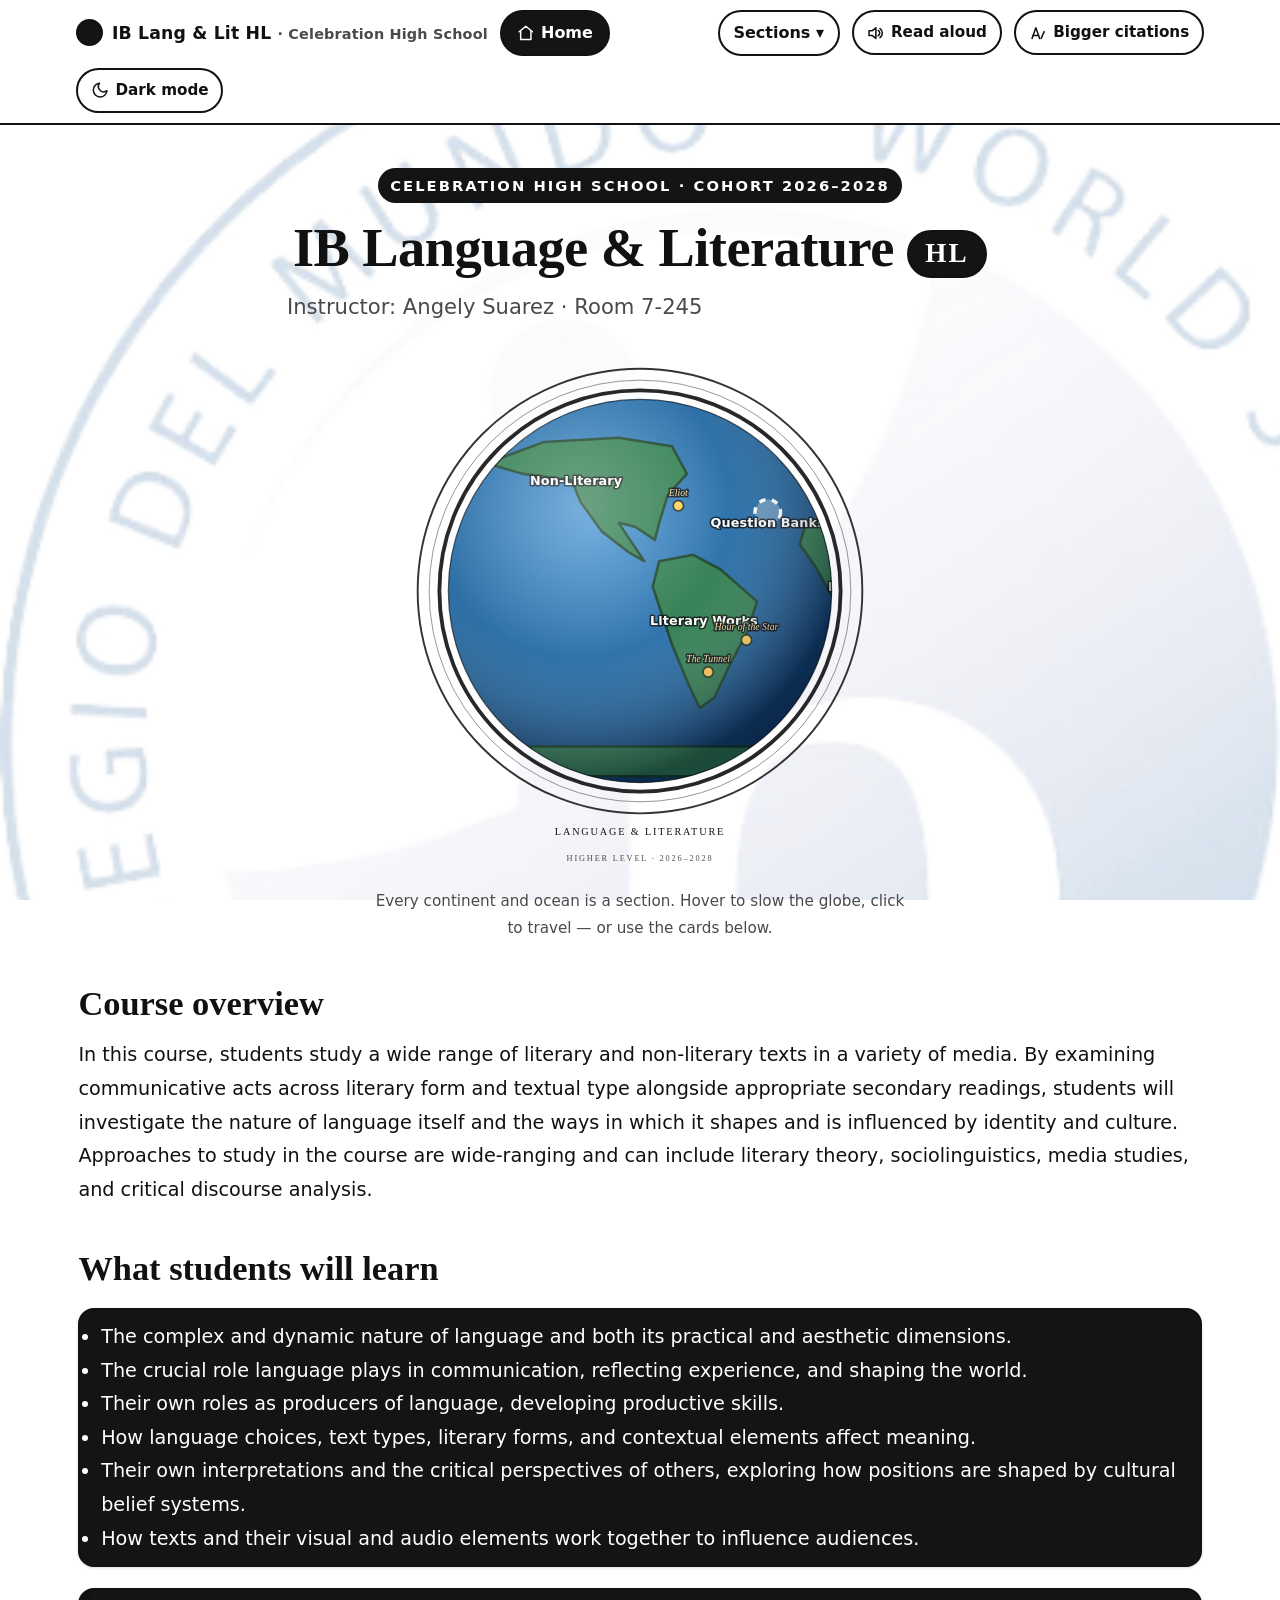
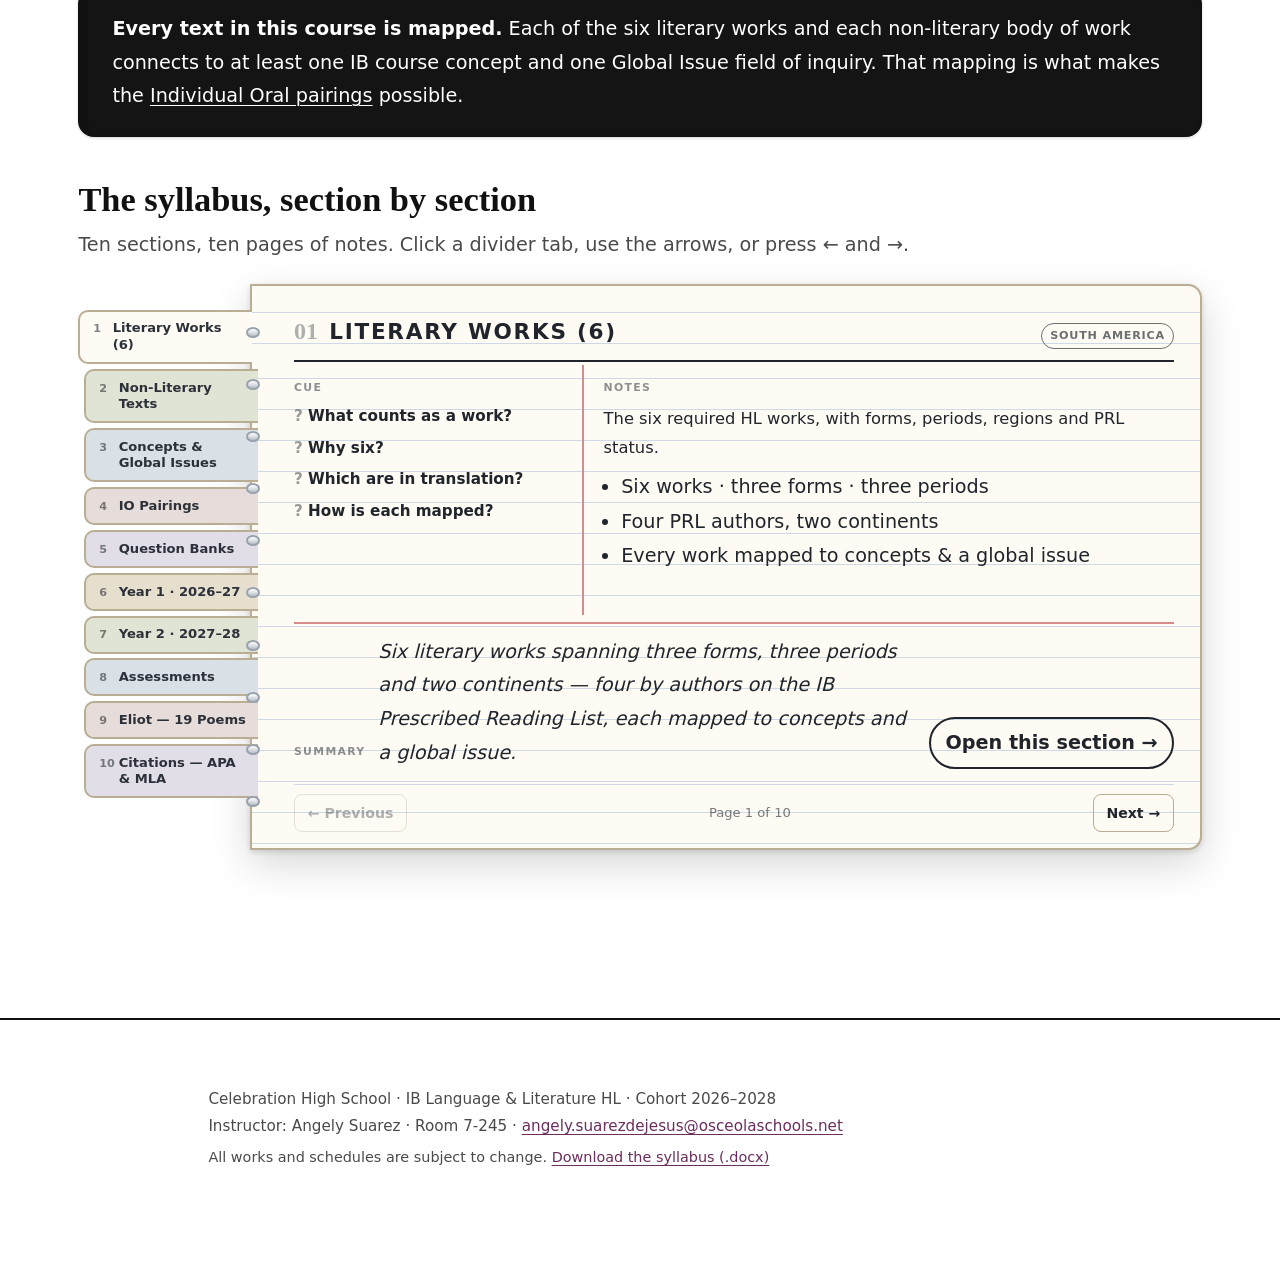
==== index.html @ c245348e "Turn the section cards into a Cornell-notes notebook The homepage card grid is now a spiral notebook" ====
<!DOCTYPE html>
<html lang="en" data-theme="">
<head>
<meta charset="utf-8">
<meta name="viewport" content="width=device-width, initial-scale=1">
<title>IB Language &amp; Literature HL &mdash; Celebration High School</title>
<meta name="description" content="Two-year IB Language and Literature HL course outline, cohort 2026-2028, Celebration High School.">
<link rel="stylesheet" href="assets/style.css?v=chs1">
<link rel="icon" href="data:image/svg+xml,%3Csvg xmlns='http://www.w3.org/2000/svg' viewBox='0 0 100 100'%3E%3Ccircle cx='50' cy='50' r='46' fill='%236b2d5c'/%3E%3Ctext x='50' y='68' font-size='46' text-anchor='middle' fill='%23fff' font-family='Georgia,serif'%3EIB%3C/text%3E%3C/svg%3E">
<script>
  // Set theme before paint to avoid a flash
  (function(){try{var t=localStorage.getItem('chs-ib-theme');if(t==='light'||t==='dark')document.documentElement.setAttribute('data-theme',t);}catch(e){}})();
</script>
</head>
<body>
<a class="skip-link" href="#main">Skip to main content</a>

<div class="bg-emblem" aria-hidden="true">
  <img src="assets/ib-logo.png" alt="" width="447" height="447" decoding="async">
</div>

<div class="sticky-stack">
<header class="topbar">
  <div class="topbar-inner">
    <a class="brand" href="index.html">
      <span class="dot" aria-hidden="true"></span>
      <span>IB Lang &amp; Lit HL <small>&middot; Celebration High School</small></span>
    </a>
    <a class="home-tab" href="index.html"><svg viewBox="0 0 24 24" fill="none" stroke="currentColor" stroke-width="2" stroke-linecap="round" stroke-linejoin="round" aria-hidden="true"><path d="M3 10.5 12 3l9 7.5"/><path d="M5 9.5V21h14V9.5"/></svg><span>Home</span></a>
    <span class="nav-spacer"></span>

    <details class="menu" id="sections-menu">
      <summary aria-label="Jump to a section">Sections &#9662;</summary>
      <div class="menu-panel" role="menu">
        <a href="index.html" aria-current="page"><span class="num">&#8962;</span><span>Syllabus home</span></a>
        <a href="works.html"><span class="num">1</span><span>Literary Works (6)</span></a>
        <a href="nonliterary.html"><span class="num">2</span><span>Non-Literary Texts</span></a>
        <a href="concepts.html"><span class="num">3</span><span>Concepts &amp; Global Issues</span></a>
        <a href="pairings.html"><span class="num">4</span><span>IO Pairings</span></a>
        <a href="questions.html"><span class="num">5</span><span>Question Banks</span></a>
        <a href="year1.html"><span class="num">6</span><span>Year 1 &middot; 2026&ndash;27</span></a>
        <a href="year2.html"><span class="num">7</span><span>Year 2 &middot; 2027&ndash;28</span></a>
        <a href="assessments.html"><span class="num">8</span><span>Assessments</span></a>
        <a href="eliot.html"><span class="num">9</span><span>Eliot &mdash; 19 Poems</span></a>
        <a href="citations.html"><span class="num">10</span><span>Citations &mdash; APA &amp; MLA</span></a>
      </div>
    </details>

    <button class="util-btn" id="read-aloud" type="button" aria-pressed="false"
            title="Read this page aloud">
      <svg viewBox="0 0 24 24" fill="none" stroke="currentColor" stroke-width="2" stroke-linecap="round" stroke-linejoin="round" aria-hidden="true"><path d="M4 9v6h4l5 4V5L8 9H4Z"/><path d="M16 8.5a4 4 0 0 1 0 7"/><path d="M18.5 6a7.5 7.5 0 0 1 0 12"/></svg><span class="label">Read aloud</span>
    </button>

    <button class="util-btn" id="cite-size" type="button" aria-pressed="false"
            title="Citations are set in 6px small print. Enlarge them to read.">
      <svg viewBox="0 0 24 24" fill="none" stroke="currentColor" stroke-width="2" stroke-linecap="round" stroke-linejoin="round" aria-hidden="true"><path d="M4 19 9 5l5 14"/><path d="M5.5 15h7"/><path d="M16 19l4-9 0 0"/></svg><span class="label">Bigger citations</span>
    </button>

    <button class="util-btn" id="theme-toggle" type="button" aria-pressed="false"
            title="Switch colour theme">
      <svg class="icon-sun" viewBox="0 0 24 24" fill="none" stroke="currentColor" stroke-width="2" stroke-linecap="round" stroke-linejoin="round" aria-hidden="true"><circle cx="12" cy="12" r="4"/><path d="M12 2v2M12 20v2M4.9 4.9l1.4 1.4M17.7 17.7l1.4 1.4M2 12h2M20 12h2M4.9 19.1l1.4-1.4M17.7 6.3l1.4-1.4"/></svg><svg class="icon-moon" viewBox="0 0 24 24" fill="none" stroke="currentColor" stroke-width="2" stroke-linecap="round" stroke-linejoin="round" aria-hidden="true"><path d="M21 12.8A9 9 0 1 1 11.2 3a7 7 0 0 0 9.8 9.8Z"/></svg><span class="label">Dark mode</span>
    </button>
  </div>
</header>

<div class="reader-bar" id="reader-bar" role="region" aria-label="Read aloud controls">
  <div class="reader-inner">
    <strong>&#128266; Reading aloud</strong>
    <button class="rbtn" id="reader-playpause" type="button">&#9208; Pause</button>
    <button class="rbtn" id="reader-restart" type="button">&#8635; Restart</button>
    <button class="rbtn" id="reader-stop" type="button">&#9632; Stop</button>
    <label>Voice
      <select id="reader-voice" aria-label="Choose a voice"></select>
    </label>
    <label>Speed
      <select id="reader-rate" aria-label="Reading speed">
        <option value="0.75">0.75&times;</option>
        <option value="0.9">0.9&times;</option>
        <option value="1" selected>1&times;</option>
        <option value="1.15">1.15&times;</option>
        <option value="1.35">1.35&times;</option>
      </select>
    </label>
    <span class="reader-status" id="reader-status" aria-live="polite"></span>
  </div>
</div>
</div>
<main id="main" tabindex="-1">
  <div class="wrap wide">
    <div class="page-head centered">
      <span class="eyebrow">Celebration High School &middot; Cohort 2026&ndash;2028</span>
      <h1>IB Language &amp; Literature <span class="hl-tag">HL</span></h1>
      <p class="lede">Instructor: Angely Suarez &middot; Room 7-245</p>
    </div>

    <div class="globe-stage">
      <svg class="globe-svg" viewBox="0 0 720 810" role="img"
           aria-labelledby="globe-title globe-desc">
        <title id="globe-title">IB Language and Literature HL &mdash; course navigator</title>
        <desc id="globe-desc">A rotating globe. Each continent and major ocean is labelled with a
        section of the syllabus, and the six literary works are pinned to the countries they come
        from. The same links are listed as cards below the globe.</desc>
        <defs>
          <clipPath id="sphere-clip"><circle cx="360" cy="360" r="300"/></clipPath>
          <radialGradient id="sea" cx="38%" cy="32%" r="78%">
            <stop offset="0" stop-color="#3f8fd0"/>
            <stop offset="0.65" stop-color="#1d5f96"/>
            <stop offset="1" stop-color="#0d3a5f"/>
          </radialGradient>
          <radialGradient id="sheen" cx="34%" cy="28%" r="72%">
            <stop offset="0" stop-color="#ffffff" stop-opacity="0.30"/>
            <stop offset="0.55" stop-color="#ffffff" stop-opacity="0.04"/>
            <stop offset="1" stop-color="#000018" stop-opacity="0.40"/>
          </radialGradient>
        </defs>

        <circle cx="360" cy="360" r="348" class="emblem-ring emblem-outer"/>
        <circle cx="360" cy="360" r="330" class="emblem-ring emblem-inner"/>
        <circle cx="360" cy="360" r="314" class="emblem-rim"/>

        <circle cx="360" cy="360" r="300" fill="url(#sea)"/>
        <g clip-path="url(#sphere-clip)">
          <g class="spin" transform="translate(60,60) scale(3.3333)">
            <g class="spin-inner">
      <g transform="translate(0,0)">
        <a href="nonliterary.html" class="region" aria-label="North America &mdash; Non-Literary Texts"><path d="M18,30 L45,20 L80,18 L105,22 L112,35 L103,45 L99,58 L97,66 L88,60 L80,58 L92,76 L85,72 L72,62 L62,48 L58,38 L35,35 Z" class="land land-north-america"/><text x="60" y="40" class="region-label">Non-Literary</text><title>North America &mdash; Non-Literary Texts</title></a>
        <a href="works.html" class="region" aria-label="South America &mdash; Literary Works"><path d="M99,76 L115,73 L128,80 L145,95 L140,110 L132,125 L125,140 L118,145 L112,132 L105,115 L100,100 L96,88 Z" class="land land-south-america"/><text x="120" y="106" class="region-label">Literary Works</text><title>South America &mdash; Literary Works</title></a>
        <a href="concepts.html" class="region" aria-label="Europe &mdash; Concepts &amp; Global Issues"><path d="M172,42 L180,30 L195,22 L215,20 L220,32 L210,42 L200,50 L188,52 L178,48 Z" class="land land-europe"/><text x="196" y="33" class="region-label">Concepts</text><title>Europe &mdash; Concepts &amp; Global Issues</title></a>
        <a href="pairings.html" class="region" aria-label="Africa &mdash; IO Pairings"><path d="M168,58 L190,55 L212,58 L222,62 L232,80 L222,95 L215,110 L205,122 L195,118 L188,105 L180,92 L172,78 L165,68 Z" class="land land-africa"/><text x="197" y="90" class="region-label">IO Pairings</text><title>Africa &mdash; IO Pairings</title></a>
        <a href="year1.html" class="region" aria-label="Asia &mdash; Year 1 &middot; 2026&ndash;27"><path d="M220,20 L260,12 L300,15 L330,22 L345,35 L335,48 L320,58 L300,70 L285,78 L270,72 L255,62 L240,52 L228,40 L222,28 Z" class="land land-asia"/><text x="283" y="38" class="region-label">Year 1</text><title>Asia &mdash; Year 1 &middot; 2026&ndash;27</title></a>
        <a href="year2.html" class="region" aria-label="Oceania &mdash; Year 2 &middot; 2027&ndash;28"><path d="M295,105 L315,101 L330,108 L332,120 L320,128 L305,124 L296,115 Z" class="land land-oceania"/><text x="313" y="113" class="region-label">Year 2</text><title>Oceania &mdash; Year 2 &middot; 2027&ndash;28</title></a>
        <a href="assessments.html" class="region" aria-label="Antarctica &mdash; Assessments"><path d="M12,163 L348,163 L348,177 L12,177 Z" class="land land-antarctica"/><text x="180" y="171" class="region-label">Assessments</text><title>Antarctica &mdash; Assessments</title></a>
        <a href="eliot.html" class="region" aria-label="Pacific Ocean &mdash; Eliot &mdash; 19 Poems"><circle cx="330" cy="88" r="6" class="ocean-dot"/><text x="330" y="95" class="region-label">Eliot Poems</text><title>Pacific Ocean &mdash; Eliot &mdash; 19 Poems</title></a>
        <a href="questions.html" class="region" aria-label="Atlantic Ocean &mdash; Question Banks"><circle cx="150" cy="53" r="6" class="ocean-dot"/><text x="150" y="60" class="region-label">Question Banks</text><title>Atlantic Ocean &mdash; Question Banks</title></a>
        <a href="citations.html" class="region" aria-label="Indian Ocean &mdash; Citations &mdash; APA &amp; MLA"><circle cx="256" cy="113" r="6" class="ocean-dot"/><text x="256" y="120" class="region-label">Citations</text><title>Indian Ocean &mdash; Citations &mdash; APA &amp; MLA</title></a>
        <a href="works.html" class="work-pin" aria-label="The Tunnel &mdash; Argentina"><circle cx="122" cy="128" r="2.4" class="pin-dot"/><text x="122" y="123.5" class="work-label">The Tunnel</text><title>The Tunnel &mdash; Argentina</title></a>
        <a href="works.html" class="work-pin" aria-label="Hour of the Star &mdash; Brazil"><circle cx="140" cy="113" r="2.4" class="pin-dot"/><text x="140" y="108.5" class="work-label">Hour of the Star</text><title>Hour of the Star &mdash; Brazil</title></a>
        <a href="works.html" class="work-pin" aria-label="Othello &mdash; England"><circle cx="181" cy="30" r="2.4" class="pin-dot"/><text x="181" y="25.5" class="work-label">Othello</text><title>Othello &mdash; England</title></a>
        <a href="works.html" class="work-pin" aria-label="Eliot &mdash; U.S. / U.K."><circle cx="108" cy="50" r="2.4" class="pin-dot"/><text x="108" y="45.5" class="work-label">Eliot</text><title>Eliot &mdash; U.S. / U.K.</title></a>
        <a href="works.html" class="work-pin" aria-label="Woman in the Dunes &mdash; Japan"><circle cx="320" cy="57" r="2.4" class="pin-dot"/><text x="320" y="52.5" class="work-label">Woman in the Dunes</text><title>Woman in the Dunes &mdash; Japan</title></a>
        <a href="works.html" class="work-pin" aria-label="Mansfield &mdash; New Zealand"><circle cx="350" cy="134" r="2.4" class="pin-dot"/><text x="350" y="129.5" class="work-label">Mansfield</text><title>Mansfield &mdash; New Zealand</title></a>
      </g>
      <g transform="translate(360,0)">
        <a href="nonliterary.html" class="region" aria-label="North America &mdash; Non-Literary Texts"><path d="M18,30 L45,20 L80,18 L105,22 L112,35 L103,45 L99,58 L97,66 L88,60 L80,58 L92,76 L85,72 L72,62 L62,48 L58,38 L35,35 Z" class="land land-north-america"/><text x="60" y="40" class="region-label">Non-Literary</text><title>North America &mdash; Non-Literary Texts</title></a>
        <a href="works.html" class="region" aria-label="South America &mdash; Literary Works"><path d="M99,76 L115,73 L128,80 L145,95 L140,110 L132,125 L125,140 L118,145 L112,132 L105,115 L100,100 L96,88 Z" class="land land-south-america"/><text x="120" y="106" class="region-label">Literary Works</text><title>South America &mdash; Literary Works</title></a>
        <a href="concepts.html" class="region" aria-label="Europe &mdash; Concepts &amp; Global Issues"><path d="M172,42 L180,30 L195,22 L215,20 L220,32 L210,42 L200,50 L188,52 L178,48 Z" class="land land-europe"/><text x="196" y="33" class="region-label">Concepts</text><title>Europe &mdash; Concepts &amp; Global Issues</title></a>
        <a href="pairings.html" class="region" aria-label="Africa &mdash; IO Pairings"><path d="M168,58 L190,55 L212,58 L222,62 L232,80 L222,95 L215,110 L205,122 L195,118 L188,105 L180,92 L172,78 L165,68 Z" class="land land-africa"/><text x="197" y="90" class="region-label">IO Pairings</text><title>Africa &mdash; IO Pairings</title></a>
        <a href="year1.html" class="region" aria-label="Asia &mdash; Year 1 &middot; 2026&ndash;27"><path d="M220,20 L260,12 L300,15 L330,22 L345,35 L335,48 L320,58 L300,70 L285,78 L270,72 L255,62 L240,52 L228,40 L222,28 Z" class="land land-asia"/><text x="283" y="38" class="region-label">Year 1</text><title>Asia &mdash; Year 1 &middot; 2026&ndash;27</title></a>
        <a href="year2.html" class="region" aria-label="Oceania &mdash; Year 2 &middot; 2027&ndash;28"><path d="M295,105 L315,101 L330,108 L332,120 L320,128 L305,124 L296,115 Z" class="land land-oceania"/><text x="313" y="113" class="region-label">Year 2</text><title>Oceania &mdash; Year 2 &middot; 2027&ndash;28</title></a>
        <a href="assessments.html" class="region" aria-label="Antarctica &mdash; Assessments"><path d="M12,163 L348,163 L348,177 L12,177 Z" class="land land-antarctica"/><text x="180" y="171" class="region-label">Assessments</text><title>Antarctica &mdash; Assessments</title></a>
        <a href="eliot.html" class="region" aria-label="Pacific Ocean &mdash; Eliot &mdash; 19 Poems"><circle cx="330" cy="88" r="6" class="ocean-dot"/><text x="330" y="95" class="region-label">Eliot Poems</text><title>Pacific Ocean &mdash; Eliot &mdash; 19 Poems</title></a>
        <a href="questions.html" class="region" aria-label="Atlantic Ocean &mdash; Question Banks"><circle cx="150" cy="53" r="6" class="ocean-dot"/><text x="150" y="60" class="region-label">Question Banks</text><title>Atlantic Ocean &mdash; Question Banks</title></a>
        <a href="citations.html" class="region" aria-label="Indian Ocean &mdash; Citations &mdash; APA &amp; MLA"><circle cx="256" cy="113" r="6" class="ocean-dot"/><text x="256" y="120" class="region-label">Citations</text><title>Indian Ocean &mdash; Citations &mdash; APA &amp; MLA</title></a>
        <a href="works.html" class="work-pin" aria-label="The Tunnel &mdash; Argentina"><circle cx="122" cy="128" r="2.4" class="pin-dot"/><text x="122" y="123.5" class="work-label">The Tunnel</text><title>The Tunnel &mdash; Argentina</title></a>
        <a href="works.html" class="work-pin" aria-label="Hour of the Star &mdash; Brazil"><circle cx="140" cy="113" r="2.4" class="pin-dot"/><text x="140" y="108.5" class="work-label">Hour of the Star</text><title>Hour of the Star &mdash; Brazil</title></a>
        <a href="works.html" class="work-pin" aria-label="Othello &mdash; England"><circle cx="181" cy="30" r="2.4" class="pin-dot"/><text x="181" y="25.5" class="work-label">Othello</text><title>Othello &mdash; England</title></a>
        <a href="works.html" class="work-pin" aria-label="Eliot &mdash; U.S. / U.K."><circle cx="108" cy="50" r="2.4" class="pin-dot"/><text x="108" y="45.5" class="work-label">Eliot</text><title>Eliot &mdash; U.S. / U.K.</title></a>
        <a href="works.html" class="work-pin" aria-label="Woman in the Dunes &mdash; Japan"><circle cx="320" cy="57" r="2.4" class="pin-dot"/><text x="320" y="52.5" class="work-label">Woman in the Dunes</text><title>Woman in the Dunes &mdash; Japan</title></a>
        <a href="works.html" class="work-pin" aria-label="Mansfield &mdash; New Zealand"><circle cx="350" cy="134" r="2.4" class="pin-dot"/><text x="350" y="129.5" class="work-label">Mansfield</text><title>Mansfield &mdash; New Zealand</title></a>
      </g>
            </g>
          </g>
        </g>
        <circle cx="360" cy="360" r="300" fill="url(#sheen)" class="sheen"/>
        <circle cx="360" cy="360" r="300" class="globe-edge"/>

        <text x="360" y="742" class="emblem-word">LANGUAGE &amp; LITERATURE</text>
        <text x="360" y="782" class="emblem-word emblem-sub">HIGHER LEVEL &middot; 2026&ndash;2028</text>
      </svg>
      <p class="globe-hint">Every continent and ocean is a section. Hover to slow the globe,
      click to travel &mdash; or use the cards below.</p>
    </div>

    <h2 id="overview">Course overview</h2>
    <p>In this course, students study a wide range of literary and non-literary texts in a
    variety of media. By examining communicative acts across literary form and textual type
    alongside appropriate secondary readings, students will investigate the nature of language
    itself and the ways in which it shapes and is influenced by identity and culture.
    Approaches to study in the course are wide-ranging and can include literary theory,
    sociolinguistics, media studies, and critical discourse analysis.</p>

    <h2 id="learn">What students will learn</h2>
    <ul class="info-list">
      <li>The complex and dynamic nature of language and both its practical and aesthetic dimensions.</li>
      <li>The crucial role language plays in communication, reflecting experience, and shaping the world.</li>
      <li>Their own roles as producers of language, developing productive skills.</li>
      <li>How language choices, text types, literary forms, and contextual elements affect meaning.</li>
      <li>Their own interpretations and the critical perspectives of others, exploring how positions
      are shaped by cultural belief systems.</li>
      <li>How texts and their visual and audio elements work together to influence audiences.</li>
    </ul>

    <div class="callout">
      <p><strong>Every text in this course is mapped.</strong> Each of the six literary works and
      each non-literary body of work connects to at least one IB course concept and one Global
      Issue field of inquiry. That mapping is what makes the
      <a href="pairings.html">Individual Oral pairings</a> possible.</p>
    </div>

    <h2 id="at-a-glance">The syllabus, section by section</h2>
    <p class="nb-intro">Ten sections, ten pages of notes. Click a divider tab, use the arrows,
    or press &larr; and &rarr;.</p>
    <div class="notebook">
      <div class="nb-spiral" aria-hidden="true">
        <span></span><span></span><span></span><span></span><span></span>
        <span></span><span></span><span></span><span></span><span></span>
      </div>
      <div class="nb-tabs" role="tablist" aria-label="Syllabus sections" aria-orientation="vertical">
        <button role="tab" id="tab-works" aria-controls="pg-works" aria-selected="true" tabindex="0" class="nb-tab is-active"><span class="nb-tab-num">1</span><span class="nb-tab-label">Literary Works (6)</span></button>
        <button role="tab" id="tab-nonliterary" aria-controls="pg-nonliterary" aria-selected="false" tabindex="-1" class="nb-tab"><span class="nb-tab-num">2</span><span class="nb-tab-label">Non-Literary Texts</span></button>
        <button role="tab" id="tab-concepts" aria-controls="pg-concepts" aria-selected="false" tabindex="-1" class="nb-tab"><span class="nb-tab-num">3</span><span class="nb-tab-label">Concepts &amp; Global Issues</span></button>
        <button role="tab" id="tab-pairings" aria-controls="pg-pairings" aria-selected="false" tabindex="-1" class="nb-tab"><span class="nb-tab-num">4</span><span class="nb-tab-label">IO Pairings</span></button>
        <button role="tab" id="tab-questions" aria-controls="pg-questions" aria-selected="false" tabindex="-1" class="nb-tab"><span class="nb-tab-num">5</span><span class="nb-tab-label">Question Banks</span></button>
        <button role="tab" id="tab-year1" aria-controls="pg-year1" aria-selected="false" tabindex="-1" class="nb-tab"><span class="nb-tab-num">6</span><span class="nb-tab-label">Year 1 &middot; 2026&ndash;27</span></button>
        <button role="tab" id="tab-year2" aria-controls="pg-year2" aria-selected="false" tabindex="-1" class="nb-tab"><span class="nb-tab-num">7</span><span class="nb-tab-label">Year 2 &middot; 2027&ndash;28</span></button>
        <button role="tab" id="tab-assessments" aria-controls="pg-assessments" aria-selected="false" tabindex="-1" class="nb-tab"><span class="nb-tab-num">8</span><span class="nb-tab-label">Assessments</span></button>
        <button role="tab" id="tab-eliot" aria-controls="pg-eliot" aria-selected="false" tabindex="-1" class="nb-tab"><span class="nb-tab-num">9</span><span class="nb-tab-label">Eliot &mdash; 19 Poems</span></button>
        <button role="tab" id="tab-citations" aria-controls="pg-citations" aria-selected="false" tabindex="-1" class="nb-tab"><span class="nb-tab-num">10</span><span class="nb-tab-label">Citations &mdash; APA &amp; MLA</span></button>
      </div>
      <div class="nb-book">
        <section role="tabpanel" id="pg-works" aria-labelledby="tab-works"
                 class="nb-page is-active">
          <header class="nb-head">
            <span class="nb-folio">01</span>
            <h3>Literary Works (6)</h3>
            <span class="nb-geo">South America</span>
          </header>
          <div class="nb-cornell">
            <div class="nb-cue">
              <h4>Cue</h4>
              <ul><li>What counts as a work?</li><li>Why six?</li><li>Which are in translation?</li><li>How is each mapped?</li></ul>
            </div>
            <div class="nb-notes">
              <h4>Notes</h4>
              <p class="nb-blurb">The six required HL works, with forms, periods, regions and PRL status.</p>
              <ul class="nb-points"><li>Six works &middot; three forms &middot; three periods</li><li>Four PRL authors, two continents</li><li>Every work mapped to concepts &amp; a global issue</li></ul>
            </div>
          </div>
          <div class="nb-summary">
            <h4>Summary</h4>
            <p>Six literary works spanning three forms, three periods and two continents &mdash; four by authors on the IB Prescribed Reading List, each mapped to concepts and a global issue.</p>
            <a class="nb-open" href="works.html">Open this section <span aria-hidden="true">&rarr;</span></a>
          </div>
        </section>
        <section role="tabpanel" id="pg-nonliterary" aria-labelledby="tab-nonliterary"
                 class="nb-page" hidden>
          <header class="nb-head">
            <span class="nb-folio">02</span>
            <h3>Non-Literary Texts</h3>
            <span class="nb-geo">North America</span>
          </header>
          <div class="nb-cornell">
            <div class="nb-cue">
              <h4>Cue</h4>
              <ul><li>What is a body of work?</li><li>Which are new?</li><li>What may I use for the IO?</li><li>Where are the images from?</li></ul>
            </div>
            <div class="nb-notes">
              <h4>Notes</h4>
              <p class="nb-blurb">Every body of work &mdash; music, photography, film, art, advertising, infographics, satire, speeches, cartoons and websites.</p>
              <ul class="nb-points"><li>Ten bodies of work</li><li>Music, photography, film, art, advertising, infographics</li><li>Satire, speeches, cartoons, websites</li><li>Public-domain images from the Library of Congress</li></ul>
            </div>
          </div>
          <div class="nb-summary">
            <h4>Summary</h4>
            <p>Ten bodies of work, from Depression photography to climate websites. Any of them can be the non-literary half of your Individual Oral.</p>
            <a class="nb-open" href="nonliterary.html">Open this section <span aria-hidden="true">&rarr;</span></a>
          </div>
        </section>
        <section role="tabpanel" id="pg-concepts" aria-labelledby="tab-concepts"
                 class="nb-page" hidden>
          <header class="nb-head">
            <span class="nb-folio">03</span>
            <h3>Concepts &amp; Global Issues</h3>
            <span class="nb-geo">Europe</span>
          </header>
          <div class="nb-cornell">
            <div class="nb-cue">
              <h4>Cue</h4>
              <ul><li>What are the 7 concepts?</li><li>What are the 5 fields?</li><li>Which works carry each?</li><li>How do they connect?</li></ul>
            </div>
            <div class="nb-notes">
              <h4>Notes</h4>
              <p class="nb-blurb">The seven course concepts and five fields of inquiry, with the works that carry each.</p>
              <ul class="nb-points"><li>The seven course concepts</li><li>The five fields of inquiry</li><li>Which works carry each, and how they connect</li></ul>
            </div>
          </div>
          <div class="nb-summary">
            <h4>Summary</h4>
            <p>The seven concepts and five fields are the vocabulary of the course. This page shows which texts carry each, and the through-lines that link them.</p>
            <a class="nb-open" href="concepts.html">Open this section <span aria-hidden="true">&rarr;</span></a>
          </div>
        </section>
        <section role="tabpanel" id="pg-pairings" aria-labelledby="tab-pairings"
                 class="nb-page" hidden>
          <header class="nb-head">
            <span class="nb-folio">04</span>
            <h3>IO Pairings</h3>
            <span class="nb-geo">Africa</span>
          </header>
          <div class="nb-cornell">
            <div class="nb-cue">
              <h4>Cue</h4>
              <ul><li>What does the IO need?</li><li>Which pairs are ready?</li><li>Can I invent my own?</li><li>Is every field covered?</li></ul>
            </div>
            <div class="nb-notes">
              <h4>Notes</h4>
              <p class="nb-blurb">Ready-made non-literary + literary pairings for the Individual Oral.</p>
              <ul class="nb-points"><li>25 Individual Oral pairings</li><li>Non-literary + literary, sharing a global issue</li><li>Filterable by field of inquiry</li></ul>
            </div>
          </div>
          <div class="nb-summary">
            <h4>Summary</h4>
            <p>Twenty-five worked pairings, each sharing a genuine global issue. Start here, then argue for a better pair if you find one.</p>
            <a class="nb-open" href="pairings.html">Open this section <span aria-hidden="true">&rarr;</span></a>
          </div>
        </section>
        <section role="tabpanel" id="pg-questions" aria-labelledby="tab-questions"
                 class="nb-page" hidden>
          <header class="nb-head">
            <span class="nb-folio">05</span>
            <h3>Question Banks</h3>
            <span class="nb-geo">Atlantic Ocean</span>
          </header>
          <div class="nb-cornell">
            <div class="nb-cue">
              <h4>Cue</h4>
              <ul><li>How do I find a global issue?</li><li>What is the ladder?</li><li>Which question fits my text?</li><li>What does each task reward?</li></ul>
            </div>
            <div class="nb-notes">
              <h4>Notes</h4>
              <p class="nb-blurb">Inquiry questions for every concept, global issue and body of work.</p>
              <ul class="nb-points"><li>92 inquiry questions</li><li>A ladder from text to global issue statement</li><li>Banks by concept, field, text type and assessment</li></ul>
            </div>
          </div>
          <div class="nb-summary">
            <h4>Summary</h4>
            <p>Ninety-two questions that teach the moves rather than the answers. Climb the ladder before you name your issue.</p>
            <a class="nb-open" href="questions.html">Open this section <span aria-hidden="true">&rarr;</span></a>
          </div>
        </section>
        <section role="tabpanel" id="pg-year1" aria-labelledby="tab-year1"
                 class="nb-page" hidden>
          <header class="nb-head">
            <span class="nb-folio">06</span>
            <h3>Year 1 &middot; 2026&ndash;27</h3>
            <span class="nb-geo">Asia</span>
          </header>
          <div class="nb-cornell">
            <div class="nb-cue">
              <h4>Cue</h4>
              <ul><li>What do I read first?</li><li>When is the IO?</li><li>How long per work?</li><li>When does the HL Essay start?</li></ul>
            </div>
            <div class="nb-notes">
              <h4>Notes</h4>
              <p class="nb-blurb">Junior year, quarter by quarter, ending in the Individual Oral.</p>
              <ul class="nb-points"><li>Four of the six works</li><li>The Tunnel &middot; Hour of the Star &middot; Dunes &middot; Mansfield</li><li>Individual Oral, spring 2027</li></ul>
            </div>
          </div>
          <div class="nb-summary">
            <h4>Summary</h4>
            <p>Junior year carries four of the six works and ends in the Individual Oral, so you meet most of the course before your first assessed task.</p>
            <a class="nb-open" href="year1.html">Open this section <span aria-hidden="true">&rarr;</span></a>
          </div>
        </section>
        <section role="tabpanel" id="pg-year2" aria-labelledby="tab-year2"
                 class="nb-page" hidden>
          <header class="nb-head">
            <span class="nb-folio">07</span>
            <h3>Year 2 &middot; 2027&ndash;28</h3>
            <span class="nb-geo">Oceania</span>
          </header>
          <div class="nb-cornell">
            <div class="nb-cue">
              <h4>Cue</h4>
              <ul><li>Why only two works?</li><li>When is the HL Essay due?</li><li>When are the exams?</li><li>What is left to revise?</li></ul>
            </div>
            <div class="nb-notes">
              <h4>Notes</h4>
              <p class="nb-blurb">Senior year, quarter by quarter, ending in Paper 1 and Paper 2.</p>
              <ul class="nb-points"><li>Othello and T. S. Eliot</li><li>HL Essay due before Winter Break 2027</li><li>Papers 1 &amp; 2, May 2028</li></ul>
            </div>
          </div>
          <div class="nb-summary">
            <h4>Summary</h4>
            <p>Senior year adds Othello and Eliot, then turns to the HL Essay and the May 2028 exams.</p>
            <a class="nb-open" href="year2.html">Open this section <span aria-hidden="true">&rarr;</span></a>
          </div>
        </section>
        <section role="tabpanel" id="pg-assessments" aria-labelledby="tab-assessments"
                 class="nb-page" hidden>
          <header class="nb-head">
            <span class="nb-folio">08</span>
            <h3>Assessments</h3>
            <span class="nb-geo">Antarctica</span>
          </header>
          <div class="nb-cornell">
            <div class="nb-cue">
              <h4>Cue</h4>
              <ul><li>What is Paper 1?</li><li>What is Paper 2?</li><li>What is the IO?</li><li>What is the HL Essay?</li></ul>
            </div>
            <div class="nb-notes">
              <h4>Notes</h4>
              <p class="nb-blurb">Paper 1, Paper 2, the Individual Oral and the HL Essay, with dates.</p>
              <ul class="nb-points"><li>Paper 1 &mdash; guided textual analysis</li><li>Paper 2 &mdash; comparative essay</li><li>Individual Oral &middot; HL Essay</li><li>All four with dates</li></ul>
            </div>
          </div>
          <div class="nb-summary">
            <h4>Summary</h4>
            <p>Two external papers, one internal oral, one essay. Three of the four are written under timed conditions; the HL Essay is the one you build slowly.</p>
            <a class="nb-open" href="assessments.html">Open this section <span aria-hidden="true">&rarr;</span></a>
          </div>
        </section>
        <section role="tabpanel" id="pg-eliot" aria-labelledby="tab-eliot"
                 class="nb-page" hidden>
          <header class="nb-head">
            <span class="nb-folio">09</span>
            <h3>Eliot &mdash; 19 Poems</h3>
            <span class="nb-geo">Pacific Ocean</span>
          </header>
          <div class="nb-cornell">
            <div class="nb-cue">
              <h4>Cue</h4>
              <ul><li>How many poems?</li><li>Where do I read them?</li><li>Which global issue?</li><li>When do we study them?</li></ul>
            </div>
            <div class="nb-notes">
              <h4>Notes</h4>
              <p class="nb-blurb">All nineteen poems with a working link to each.</p>
              <ul class="nb-points"><li>Nineteen poems, 1911&ndash;1930</li><li>Every one with a working link</li><li>Author background &amp; context</li></ul>
            </div>
          </div>
          <div class="nb-summary">
            <h4>Summary</h4>
            <p>Nineteen poems studied over roughly two weeks, all freely readable online, carrying beliefs, values and education.</p>
            <a class="nb-open" href="eliot.html">Open this section <span aria-hidden="true">&rarr;</span></a>
          </div>
        </section>
        <section role="tabpanel" id="pg-citations" aria-labelledby="tab-citations"
                 class="nb-page" hidden>
          <header class="nb-head">
            <span class="nb-folio">10</span>
            <h3>Citations &mdash; APA &amp; MLA</h3>
            <span class="nb-geo">Indian Ocean</span>
          </header>
          <div class="nb-cornell">
            <div class="nb-cue">
              <h4>Cue</h4>
              <ul><li>Which styles?</li><li>Where do I find one?</li><li>How do I copy it?</li><li>What about hanging indents?</li></ul>
            </div>
            <div class="nb-notes">
              <h4>Notes</h4>
              <p class="nb-blurb">Every source in APA 7th and MLA 9th, ready to copy.</p>
              <ul class="nb-points"><li>Thirty-eight sources</li><li>APA 7th and MLA 9th for each</li><li>One click to copy</li></ul>
            </div>
          </div>
          <div class="nb-summary">
            <h4>Summary</h4>
            <p>Thirty-eight sources in both required styles, each with a copy button. Cite as you go, not the night before.</p>
            <a class="nb-open" href="citations.html">Open this section <span aria-hidden="true">&rarr;</span></a>
          </div>
        </section>
        <div class="nb-nav">
          <button class="nb-arrow" id="nb-prev" type="button" aria-label="Previous page">&larr; Previous</button>
          <span class="nb-count" id="nb-count" aria-live="polite">Page 1 of 10</span>
          <button class="nb-arrow" id="nb-next" type="button" aria-label="Next page">Next &rarr;</button>
        </div>
      </div>
    </div>
  </div>
</main>

<footer class="site-foot">
  <div class="wrap">
    <p>Celebration High School &middot; IB Language &amp; Literature HL &middot; Cohort 2026&ndash;2028<br>
    Instructor: Angely Suarez &middot; Room 7-245 &middot;
    <a href="mailto:angely.suarezdejesus@osceolaschools.net">angely.suarezdejesus@osceolaschools.net</a></p>
    <p class="foot-note">All works and schedules are subject to change.
    <a href="IB-HL%20Lang%20and%20Lit%20Syllabus.docx">Download the syllabus (.docx)</a></p>
  </div>
</footer>
<script src="assets/app.js?v=chs1"></script>
</body>
</html>
---- assets/style.css ----
/* ================================================================
   ENG1237 — Intersectional Machines
   Interactive syllabus — shared stylesheet
   Monochrome, high-contrast, inverted-container design.
   Light mode : white page, black containers with white text.
   Dark  mode : dark page, white containers with black text.
   ================================================================ */

:root {
  --font-sans: "Segoe UI", system-ui, -apple-system, Roboto, Helvetica, Arial, sans-serif;
  --font-serif: "Iowan Old Style", "Palatino Linotype", Palatino, Georgia, "Times New Roman", serif;

  /* ---- Light theme (default): white page, black containers ---- */
  --bg: #ffffff;
  --text: #111111;          /* text directly on the page */
  --text-soft: #4a4a4a;
  --line: #111111;          /* hairlines on the page */

  --card: #141414;          /* container background */
  --card-text: #ffffff;     /* container text */
  --card-soft: #cfcfcf;     /* muted text on containers */
  --card-line: #3a3a3a;     /* dividers inside containers */
  --card-chip-bg: #ffffff;  /* inverted chip inside a container */
  --card-chip-text: #111111;

  --focus: #1a73e8;
  --shadow: 0 2px 6px rgba(0,0,0,.14), 0 14px 40px rgba(0,0,0,.16);
  --shadow-sm: 0 1px 3px rgba(0,0,0,.16);
  --ok-bg: #ffffff;
  --ok-text: #0b6b3a;
  --radius: 16px;
  --maxw: 900px;
  --link: #6b2d5c;        /* brand plum; 9.74:1 on the page */
  --card-link: #d9a6cc;   /* light plum; 9.02:1 inside a container */
}

:root[data-theme="dark"] {
  --bg: #0e0e11;
  --text: #f4f4f5;
  --text-soft: #b6b6ba;
  --line: #f4f4f5;

  --card: #ffffff;
  --card-text: #111111;
  --card-soft: #565660;
  --card-line: #d8d8de;
  --card-chip-bg: #111111;
  --card-chip-text: #ffffff;

  --focus: #7db1ff;
  --shadow: 0 2px 6px rgba(0,0,0,.5), 0 16px 44px rgba(0,0,0,.55);
  --shadow-sm: 0 1px 3px rgba(0,0,0,.5);
  --ok-bg: #ffffff;
  --ok-text: #0b6b3a;
  --link: #d9a6cc;        /* the pair swaps with the theme */
  --card-link: #6b2d5c;
}

@media (prefers-color-scheme: dark) {
  :root:not([data-theme="light"]) {
    --bg: #0e0e11;
    --text: #f4f4f5;
    --text-soft: #b6b6ba;
    --line: #f4f4f5;
    --card: #ffffff;
    --card-text: #111111;
    --card-soft: #565660;
    --card-line: #d8d8de;
    --card-chip-bg: #111111;
    --card-chip-text: #ffffff;
    --focus: #7db1ff;
    --shadow: 0 2px 6px rgba(0,0,0,.5), 0 16px 44px rgba(0,0,0,.55);
    --shadow-sm: 0 1px 3px rgba(0,0,0,.5);
    --link: #d9a6cc;        /* the pair swaps with the theme */
    --card-link: #6b2d5c;
  }
}

* { box-sizing: border-box; }

html { scroll-behavior: smooth; }
@media (prefers-reduced-motion: reduce) {
  html { scroll-behavior: auto; }
  * { animation-duration: .001ms !important; transition-duration: .001ms !important; }
}

body {
  margin: 0;
  background: var(--bg);
  color: var(--text);
  font-family: var(--font-sans);
  font-size: 1.2rem;           /* larger base type */
  line-height: 1.75;
  -webkit-font-smoothing: antialiased;
  text-rendering: optimizeLegibility;
}

/* ---- Skip link ---- */
.skip-link {
  position: absolute;
  left: -999px;
  top: 0;
  z-index: 200;
  background: var(--card);
  color: var(--card-text);
  padding: .7rem 1.1rem;
  border-radius: 0 0 var(--radius) 0;
  font-weight: 700;
}
.skip-link:focus { left: 0; }

/* ---- Focus visibility ---- */
a:focus-visible,
button:focus-visible,
summary:focus-visible,
[tabindex]:focus-visible {
  outline: 3px solid var(--focus);
  outline-offset: 2px;
  border-radius: 4px;
}

/* ================= Top navigation ================= */
.sticky-stack { position: sticky; top: 0; z-index: 100; }
.topbar {
  background: var(--bg);
  border-bottom: 2px solid var(--line);
}
.topbar-inner {
  max-width: 1160px;
  margin: 0 auto;
  padding: .6rem 1rem;
  display: flex;
  align-items: center;
  gap: .75rem;
  flex-wrap: wrap;
}
.brand {
  display: inline-flex;
  align-items: center;
  gap: .55rem;
  font-weight: 800;
  color: var(--text);
  text-decoration: none;
  letter-spacing: .01em;
  font-size: 1.08rem;
}
.brand .dot {
  width: 1.7rem; height: 1.7rem;
  border-radius: 50%;
  background: var(--card);
  border: 2px solid var(--line);
  display: inline-block;
  flex: none;
}
.brand small { color: var(--text-soft); font-weight: 600; }

.home-tab {
  display: inline-flex;
  align-items: center;
  gap: .4rem;
  text-decoration: none;
  font-weight: 800;
  color: var(--card-text);
  background: var(--card);
  padding: .45rem .95rem;
  border-radius: 999px;
  font-size: 1rem;
  border: 2px solid var(--line);
}
.home-tab:hover { filter: contrast(1.1); }
.home-tab:visited { color: var(--card-text); }
.home-tab svg { width: 1.1em; height: 1.1em; }

.nav-spacer { flex: 1 1 auto; }

/* Sections dropdown */
.menu { position: relative; }
.menu > summary {
  list-style: none;
  cursor: pointer;
  display: inline-flex;
  align-items: center;
  gap: .35rem;
  padding: .45rem .85rem;
  border: 2px solid var(--line);
  border-radius: 999px;
  background: var(--bg);
  color: var(--text);
  font-weight: 700;
  font-size: 1rem;
}
.menu > summary::-webkit-details-marker { display: none; }
.menu[open] > summary { background: var(--card); color: var(--card-text); }
.menu-panel {
  position: absolute;
  right: 0;
  margin-top: .5rem;
  width: min(360px, 88vw);
  background: var(--card);
  color: var(--card-text);
  border: 2px solid var(--line);
  border-radius: var(--radius);
  box-shadow: var(--shadow);
  padding: .4rem;
  z-index: 120;
}
.menu-panel a {
  display: flex;
  gap: .6rem;
  align-items: center;
  padding: .55rem .65rem;
  border-radius: 10px;
  text-decoration: none;
  color: var(--card-text);
}
.menu-panel a:visited { color: var(--card-text); }
.menu-panel a:hover { background: color-mix(in srgb, var(--card-text) 14%, transparent); }
.menu-panel a[aria-current="page"] { background: color-mix(in srgb, var(--card-text) 18%, transparent); font-weight: 800; }
.menu-panel .num {
  flex: none;
  width: 1.8rem; height: 1.8rem;
  display: inline-grid; place-items: center;
  background: var(--card-chip-bg);
  color: var(--card-chip-text);
  border-radius: 7px;
  font-weight: 800;
  font-size: .9rem;
}

/* Utility buttons (theme + read aloud) */
.util-btn {
  display: inline-flex;
  align-items: center;
  gap: .4rem;
  padding: .45rem .8rem;
  border: 2px solid var(--line);
  border-radius: 999px;
  background: var(--bg);
  color: var(--text);
  font: inherit;
  font-size: .95rem;
  font-weight: 700;
  cursor: pointer;
}
.util-btn:hover { background: var(--card); color: var(--card-text); }
.util-btn svg { width: 1.2em; height: 1.2em; flex: none; }
.util-btn .label { white-space: nowrap; }
@media (max-width: 620px) {
  .util-btn .label { display: none; }
}

/* ================= Read-aloud control bar ================= */
.reader-bar { display: none; background: var(--card); color: var(--card-text); border-bottom: 2px solid var(--line); }
.reader-bar.active { display: block; }
.reader-inner {
  max-width: 1160px;
  margin: 0 auto;
  padding: .55rem 1rem;
  display: flex;
  align-items: center;
  gap: .6rem;
  flex-wrap: wrap;
}
.reader-inner strong { font-size: 1rem; }
.reader-inner .rbtn {
  background: transparent;
  border: 2px solid var(--card-text);
  color: var(--card-text);
  border-radius: 999px;
  padding: .3rem .85rem;
  font: inherit;
  font-weight: 700;
  font-size: .95rem;
  cursor: pointer;
}
.reader-inner .rbtn:hover { background: var(--card-text); color: var(--card); }
.reader-inner label { font-size: .92rem; display: inline-flex; align-items: center; gap: .35rem; }
.reader-inner select {
  background: var(--card);
  color: var(--card-text);
  border: 2px solid var(--card-text);
  border-radius: 8px;
  padding: .2rem .4rem;
  font: inherit;
  font-size: .92rem;
}
.reader-status { margin-left: auto; font-size: .9rem; }

/* text-to-speech reading highlight */
.tts-reading {
  outline: 3px solid var(--focus);
  outline-offset: 3px;
  border-radius: 4px;
}

/* ================= Layout ================= */
.wrap { max-width: var(--maxw); margin: 0 auto; padding: 2.2rem 1.15rem 4.5rem; }
.wrap.wide { max-width: 1160px; }
main:focus { outline: none; }

/* keep anchored targets clear of the sticky header */
:target, [id] { scroll-margin-top: 96px; }

/* ---- Page header ---- */
.page-head { margin: .5rem 0 2.2rem; }
.eyebrow {
  display: inline-block;
  font-size: .92rem;
  letter-spacing: .14em;
  text-transform: uppercase;
  font-weight: 800;
  color: var(--card-text);
  background: var(--card);
  padding: .3rem .75rem;
  border-radius: 999px;
  margin-bottom: 1rem;
}
h1 {
  font-family: var(--font-serif);
  font-size: clamp(2.3rem, 5vw, 3.4rem);
  line-height: 1.1;
  margin: 0 0 .6rem;
  letter-spacing: -.01em;
}
.lede { font-size: 1.32rem; color: var(--text-soft); margin: .4rem 0 0; max-width: 62ch; }

h2 {
  font-family: var(--font-serif);
  font-size: clamp(1.7rem, 3.4vw, 2.15rem);
  margin: 2.6rem 0 .9rem;
  line-height: 1.2;
}
h3 {
  font-size: 1.18rem;
  text-transform: uppercase;
  letter-spacing: .08em;
  margin: 2rem 0 .7rem;
}
p { margin: 0 0 1.15rem; }

a { color: var(--link); text-underline-offset: 3px; text-decoration-thickness: 1px; }
a:visited { color: var(--link); }
/* Containers invert the page, so a page-coloured link inside one lands at
   1.02:1 -- black on black. Links in a container take the container's pair. */
table a, table a:visited, .card a, .card a:visited { color: var(--card-link); }

/* cross-reference "see section" links */
.xref {
  font-weight: 800;
  white-space: nowrap;
  background: var(--card);
  color: var(--card-text);
  padding: .05em .45em;
  border-radius: 6px;
  text-decoration: none;
}
.xref::after { content: " \2197"; font-size: .82em; }
.xref:hover { filter: contrast(1.15); }
.xref:visited { color: var(--card-text); }

/* ================= Lotus fold book (home hero) ================= */
/* A concentric, blooming lotus. The whole flower lives inside an 820px
   coordinate box that is scaled to fit any viewport, so radii and petal
   sizes never need media queries. Centre = 410,410. */
.lotus-intro { text-align: center; max-width: 66ch; margin: 0 auto 1.2rem; }

.lotus-stage { position: relative; width: 100%; margin: 1rem auto 1.5rem; }
/* --U is the flower's diameter; every radius, size and font scales from it,
   so the whole lotus stays proportional with no media queries. */
.lotus-fit {
  --U: min(1000px, calc(100vw - 8rem), calc(100vh - 15rem));
  position: relative;
  width: var(--U);
  aspect-ratio: 1 / 1;
  margin: 0 auto;
  overflow: visible;   /* let the vines + identity markers sit past the petals */
}
/* home page = just the big flower, centred */
.home-flower { display: grid; place-items: center; }
.home-flower .lotus-stage { margin: 0 auto; }
.lotus { position: absolute; inset: 0; }

/* Two layers of teardrop petals, each anchored by its base at the flower
   centre and radiating outward (2D). They overlap near the middle -> the
   lotus look -> but their tips fan apart, where the labels sit upright and
   legible. Inner petals are shorter; outer petals longer. */
.ring { display: contents; }
.ring0 { --ph: calc(.32 * var(--U)); --pw: calc(.225 * var(--U)); --z: 22; }
.ring1 { --ph: calc(.47 * var(--U)); --pw: calc(.205 * var(--U)); --z: 14; }
/* Section 10 petal: identical in size to the outer ring, seated just behind
   it (z below .ring1) so it sits cleanly in the notch between sections 9 and 4. */
.ring-back { --ph: calc(.47 * var(--U)); --pw: calc(.205 * var(--U)); --z: 13; }

/* central seed pod (the heart of the flower / the closed bud's cover) */
.lotus-center {
  position: absolute;
  left: 50%; top: 50%;
  transform: translate(-50%, -50%);
  width: calc(.17 * var(--U));
  height: calc(.17 * var(--U));
  border-radius: 50%;
  background: var(--card);
  color: var(--card-text);
  border: 3px solid var(--line);
  display: grid;
  place-items: center;
  text-align: center;
  padding: calc(.012 * var(--U));
  z-index: 60;
  box-shadow: var(--shadow);
  cursor: pointer;
  font: inherit;
}
.lotus-center .lc-course { font-size: calc(.012 * var(--U)); letter-spacing: .08em; text-transform: uppercase; font-weight: 800; }
.lotus-center .lc-title { font-family: var(--font-serif); font-size: calc(.018 * var(--U)); line-height: 1.0; margin: calc(.004 * var(--U)) 0; }
.lotus-center .lc-hint { font-size: calc(.011 * var(--U)); color: var(--card-soft); }
.lotus-center:hover { filter: contrast(1.08); }

/* petals — a teardrop whose base (bottom) sits at the flower centre and
   whose rounded tip points outward at angle --ang. */
.petal {
  position: absolute;
  left: 50%; top: 50%;
  width: var(--pw); height: var(--ph);
  margin-left: calc(var(--pw) / -2);
  margin-top: calc(var(--ph) * -1);
  transform-origin: 50% 100%;
  display: flex;
  align-items: flex-start;      /* label rides the outer bulb, clear of centre */
  justify-content: center;
  padding: calc(.055 * var(--U)) calc(.03 * var(--U)) 0;
  font-size: calc(.0185 * var(--U));
  text-align: center;
  text-decoration: none;
  background: var(--pc, var(--card));
  color: #23161f;               /* dark ink reads on every pastel + both themes */
  border: 2px solid rgba(20,10,16,.20);
  /* teardrop: wide rounded tip, tapering to the base at the centre */
  border-radius: 50% 50% 50% 50% / 40% 40% 62% 62%;
  box-shadow: var(--shadow-sm);
  /* closed bud: petals collapsed into the centre (a clenched fist) */
  transform: rotateZ(var(--ang)) scale(.05);
  opacity: 0;
  pointer-events: none;
  z-index: var(--z);
  transition: transform .85s cubic-bezier(.22,1,.36,1), opacity .5s ease, box-shadow .2s ease;
}
.petal:visited { color: #23161f; }
/* label counter-rotated so it stays upright, and width-capped so long
   titles wrap *inside* the petal instead of spilling past its edges */
.petal .p-inner {
  display: flex; flex-direction: column; align-items: center; gap: .3em;
  max-width: 84%;
  transform: rotateZ(calc(-1 * var(--ang)));
}
.petal .p-num {
  font-family: var(--font-serif); font-weight: 800; font-size: 1.2em; line-height: 1;
  width: 1.7em; height: 1.7em; display: grid; place-items: center;
  border-radius: 50%; background: rgba(255,255,255,.92); color: #23161f;
  box-shadow: 0 1px 2px rgba(0,0,0,.18);
}
.petal .p-title {
  font-weight: 800; font-size: .92em; line-height: 1.16;
  overflow-wrap: break-word; hyphens: auto;
  text-shadow: 0 1px 0 rgba(255,255,255,.45);
}

/* bloomed state — the flower opens; petals grow out from the centre to
   full size, like fingers unclenching from a fist */
.lotus-stage[data-open] .petal {
  opacity: 1;
  pointer-events: auto;
  transform: rotateZ(var(--ang)) scale(1);
}
.lotus-stage[data-open] .petal:hover {
  z-index: 45; box-shadow: var(--shadow);
  transform: rotateZ(var(--ang)) scale(1.04);
}
/* bloom petal by petal */
.petal:nth-of-type(2) { transition-delay: .05s; }
.petal:nth-of-type(3) { transition-delay: .10s; }
.petal:nth-of-type(4) { transition-delay: .15s; }
.petal:nth-of-type(5) { transition-delay: .20s; }
.petal:nth-of-type(6) { transition-delay: .25s; }

/* ---- decorative veined leaves (behind the petals, never covering titles) ---- */
.leaves { position: absolute; inset: 0; }
.leaf {
  position: absolute;
  left: 50%; top: 50%;
  --lw: calc(.115 * var(--U));
  --lh: calc(.5 * var(--U));
  width: var(--lw); height: var(--lh);
  margin-left: calc(var(--lw) / -2);
  margin-top: calc(var(--lh) * -1);
  transform-origin: 50% 100%;
  z-index: 3;                    /* below every petal (petals are z 14-22) */
  opacity: 0;
  pointer-events: none;
  transform: rotateZ(var(--ang)) scale(.05);
  transition: transform .95s cubic-bezier(.22,1,.36,1), opacity .55s ease;
  filter: drop-shadow(0 2px 3px rgba(0,0,0,.18));
}
.leaf-svg { width: 100%; height: 100%; display: block; }
.lotus-stage[data-open] .leaf {
  opacity: 1;
  transform: rotateZ(var(--ang)) scale(1);
}

/* ---- vines: identity markers that grow from the core into the gaps ---- */
.vines {
  position: absolute; inset: 0;
  width: 100%; height: 100%;
  overflow: visible;
  z-index: 5;                    /* above leaves, below petals */
  color: #4f9a5b;               /* leaflet fill via currentColor */
  opacity: 0;
  transform: scale(.15);
  transform-origin: 50% 50%;
  transition: transform 1s cubic-bezier(.22,1,.36,1), opacity .6s ease;
  pointer-events: none;
}
.vine-stem, .vine-curl {
  stroke: #4f9a5b; stroke-width: 1.1; fill: none;
  stroke-linecap: round;
}
.vine-curl { stroke-width: .9; }
.vine-leaflet { fill: #5da65f; }
.vine-bud { fill: #e6c3ef; stroke: #4f9a5b; stroke-width: .5; }
.lotus-stage[data-open] .vines { opacity: 1; transform: scale(1); }

/* identity-marker word tags, riding the tips of the vines just past the petals */
.id-markers { position: absolute; inset: 0; }
.id-marker {
  position: absolute;
  left: 50%; top: 50%;
  --imh: calc(.56 * var(--U));
  width: calc(.2 * var(--U)); height: var(--imh);
  margin-left: calc(.1 * var(--U) * -1);
  margin-top: calc(var(--imh) * -1);
  transform-origin: 50% 100%;
  display: flex; align-items: flex-start; justify-content: center;
  z-index: 40;                   /* above petals so the words stay readable */
  opacity: 0;
  pointer-events: none;
  transform: rotateZ(var(--ang)) scale(.05);
  transition: transform 1s cubic-bezier(.22,1,.36,1), opacity .6s ease;
}
.id-marker .idm-inner {
  transform: rotateZ(calc(-1 * var(--ang)));
  font-family: var(--font-sans);
  font-weight: 800;
  font-size: calc(.016 * var(--U));
  letter-spacing: .04em;
  text-transform: lowercase;
  color: var(--card-text);
  background: var(--card);
  border: 1.5px solid var(--line);
  border-radius: 999px;
  padding: calc(.006 * var(--U)) calc(.014 * var(--U));
  white-space: nowrap;
  box-shadow: var(--shadow-sm);
}
.lotus-stage[data-open] .id-marker {
  opacity: 1;
  transform: rotateZ(var(--ang)) scale(1);
}

/* ======= Home = just the flower, on the plain page background ======= */
.home-flower .lotus-fit { --U: min(880px, calc(100vw - 4rem), calc(100vh - 12rem)); }

/* ======= Concept leaves (veined, clickable; terms ride the tip) ======= */
.pads { position: absolute; inset: 0; z-index: 8; }  /* behind the petals */
.pad {
  position: absolute;
  left: 50%; top: 50%;
  --rad: calc(.52 * var(--U));
  height: var(--rad); width: calc(.26 * var(--U));
  margin-left: calc(.13 * var(--U) * -1);
  margin-top: calc(var(--rad) * -1);
  transform-origin: 50% 100%;
  transform: rotateZ(var(--ang));
  background: none; border: 0; padding: 0; cursor: pointer; font: inherit;
}
.pad-leaf { position: absolute; inset: 0; filter: drop-shadow(0 2px 3px rgba(0,0,0,.22)); }
.pad-leaf svg { width: 100%; height: 100%; display: block; }
/* the term sits just past the leaf tip, upright */
.pad-label {
  position: absolute; left: 50%; top: calc(-.03 * var(--U));
  transform: translateX(-50%);
}
.pad-label-in {
  display: inline-block;
  transform: rotateZ(calc(-1 * var(--ang)));
  font-family: var(--font-sans); font-weight: 800;
  font-size: calc(.0155 * var(--U));
  letter-spacing: .01em; text-transform: lowercase;
  white-space: nowrap;
  color: var(--card-text);
  background: var(--card);
  border: 1.5px solid var(--line);
  border-radius: 999px;
  padding: calc(.006 * var(--U)) calc(.014 * var(--U));
  box-shadow: var(--shadow-sm);
  transition: filter .15s ease, transform .15s ease;
}
.pad:hover .pad-label-in { transform: rotateZ(calc(-1 * var(--ang))) scale(1.06); }
.pad:focus-visible { outline: none; }
.pad:focus-visible .pad-label-in { outline: 3px solid var(--focus); outline-offset: 2px; }
.pad[aria-expanded="true"] .pad-label-in {
  background: var(--card-text); color: var(--card);
}

/* ======= Popup bubble (theories & authors) ======= */
.bubble-sources { display: none; }
.concept-bubble {
  position: fixed; z-index: 200;
  width: max-content;
  max-width: min(17rem, calc(100vw - 20px));
  background: var(--card);
  color: var(--card-text);
  border: 2px solid var(--line);
  border-radius: 12px;
  padding: .6rem .75rem .65rem;
  box-shadow: var(--shadow);
  animation: bubble-in .14s ease-out;
}
.concept-bubble[hidden] { display: none; }
@keyframes bubble-in { from { opacity: 0; transform: translateY(4px) scale(.98); } to { opacity: 1; transform: none; } }
.bubble-close {
  position: absolute; top: .35rem; right: .4rem;
  width: 1.4rem; height: 1.4rem; line-height: 1;
  border-radius: 50%; cursor: pointer;
  background: transparent; color: var(--card-text);
  border: 1.5px solid var(--card-text); font: inherit; font-size: .9rem; font-weight: 800;
}
.bubble-close:hover { background: var(--card-text); color: var(--card); }
.bubble-body h3 {
  margin: 0 1.3rem .25rem 0; font-size: .98rem; text-transform: capitalize;
  color: var(--card-text); letter-spacing: 0;
}
.bubble-body .take { margin: .2rem 0 .35rem; font-weight: 700; font-size: .86rem; line-height: 1.35; }
.bubble-body .fits { margin: 0; font-size: .82rem; line-height: 1.35; color: var(--card-soft); }
.bubble-body .fits-h { font-weight: 800; color: var(--card-text); }

/* ---- Drill-down panels (petals 4/5/9) ---- */
.drill-panel {
  max-width: 720px;
  margin: 1rem auto 0;
  background: var(--card);
  color: var(--card-text);
  border: 2px solid var(--line);
  border-radius: var(--radius);
  padding: 1.1rem 1.3rem 1.3rem;
  box-shadow: var(--shadow);
  scroll-margin-top: 96px;
}
.drill-panel[hidden] { display: none; }
.drill-head { display: flex; align-items: flex-start; gap: 1rem; }
.drill-head h3 { margin: 0; color: var(--card-text); text-transform: none; letter-spacing: 0; font-size: 1.15rem; }
.drill-close {
  margin-left: auto; flex: none;
  width: 2rem; height: 2rem; line-height: 1;
  border-radius: 50%; cursor: pointer;
  background: transparent; color: var(--card-text);
  border: 2px solid var(--card-text); font: inherit; font-size: 1.2rem; font-weight: 800;
}
.drill-close:hover { background: var(--card-text); color: var(--card); }
.drill-links {
  display: grid;
  grid-template-columns: repeat(auto-fill, minmax(180px, 1fr));
  gap: .5rem;
  margin: .9rem 0 1rem;
}
.drill-link {
  display: block;
  text-decoration: none;
  font-weight: 700;
  color: var(--card-text);
  border: 1.5px solid var(--card-line);
  border-radius: 10px;
  padding: .55rem .7rem;
  background: color-mix(in srgb, var(--card-text) 6%, transparent);
}
.drill-link:hover { border-color: var(--card-text); }
.drill-link:visited { color: var(--card-text); }
.drill-open {
  display: inline-block; font-weight: 800; text-decoration: underline;
  color: var(--card-text);
}
.drill-open:visited { color: var(--card-text); }

/* bloomed state — the ring's layer is open; petals settle on their ring */
.ring.open .petal {
  opacity: 1;
  pointer-events: auto;
  transform: translate(
      calc(-50% + (var(--R) * var(--cx))),
      calc(-50% + (var(--R) * var(--cy)))
    ) scale(1);
}
.ring.open .petal:hover {
  box-shadow: var(--shadow);
  z-index: 50;
  transform: translate(
      calc(-50% + (var(--R) * var(--cx))),
      calc(-50% + (var(--R) * var(--cy)))
    ) scale(1.06);
}
/* stagger petals within a ring so the layer unfurls petal by petal */
.petal:nth-of-type(2) { transition-delay: .06s; }
.petal:nth-of-type(3) { transition-delay: .12s; }
.petal:nth-of-type(4) { transition-delay: .18s; }

/* ---- unfold controls + layer stepper ---- */
.lotus-note { text-align: center; margin-top: .4rem; display: flex; gap: .6rem; justify-content: center; flex-wrap: wrap; }
.lotus-status { text-align: center; color: var(--text-soft); font-size: .95rem; margin: .5rem 0 .2rem; }
.btn[disabled] { opacity: .4; cursor: default; filter: none; }

.lotus-legend {
  list-style: none; padding: 0;
  display: flex; flex-wrap: wrap; gap: .5rem; justify-content: center;
  margin: .5rem auto 0; max-width: 70ch;
}
.lotus-step {
  display: inline-flex; align-items: center; gap: .5rem;
  border: 2px solid var(--line); border-radius: 999px;
  padding: .3rem .8rem; cursor: pointer;
  background: var(--bg); color: var(--text); font: inherit; font-size: .95rem;
}
.lotus-step .dot {
  width: 1.5rem; height: 1.5rem; flex: none; border-radius: 50%;
  display: inline-grid; place-items: center; font-weight: 800; font-size: .85rem;
  background: var(--bg); color: var(--text); border: 2px solid var(--line);
}
.lotus-step.reached { background: var(--card); color: var(--card-text); border-color: var(--line); }
.lotus-step.reached .dot { background: var(--card-chip-bg); color: var(--card-chip-text); border-color: transparent; }
.lotus-step[aria-current="step"] { outline: 3px solid var(--focus); outline-offset: 2px; }

/* Big call-to-action button */
.btn {
  display: inline-flex;
  align-items: center;
  gap: .5rem;
  font: inherit;
  font-weight: 800;
  font-size: 1.05rem;
  cursor: pointer;
  background: var(--card);
  color: var(--card-text);
  border: 2px solid var(--line);
  padding: .6rem 1.2rem;
  border-radius: 999px;
}
.btn:hover { filter: contrast(1.1); }

/* ---- Cards grid (used on home fallback + elsewhere) ---- */
.card-grid {
  display: grid;
  grid-template-columns: repeat(auto-fill, minmax(260px, 1fr));
  gap: 1rem;
  margin: 1.5rem 0;
}
.card {
  display: flex;
  flex-direction: column;
  gap: .5rem;
  padding: 1.3rem 1.35rem 1.4rem;
  background: var(--card);
  color: var(--card-text);
  border: 2px solid var(--line);
  border-radius: var(--radius);
  text-decoration: none;
  box-shadow: var(--shadow-sm);
  transition: transform .18s ease, box-shadow .18s ease;
}
.card:hover { transform: translateY(-3px); box-shadow: var(--shadow); }
.card:visited { color: var(--card-text); }
.card .num {
  width: 2.3rem; height: 2.3rem;
  display: grid; place-items: center;
  background: var(--card-chip-bg);
  color: var(--card-chip-text);
  font-weight: 800;
  border-radius: 10px;
  font-family: var(--font-serif);
}
.card h3 { color: var(--card-text); text-transform: none; letter-spacing: 0; font-size: 1.2rem; margin: .1rem 0 0; }
.card p { color: var(--card-soft); font-size: 1.02rem; margin: 0; }
.card .go { color: var(--card-text); font-weight: 800; font-size: .98rem; margin-top: auto; }

/* ---- Content blocks ---- */
.block, .callout {
  background: var(--card);
  color: var(--card-text);
  border: 2px solid var(--line);
  border-radius: var(--radius);
  padding: 1.4rem 1.5rem;
  margin: 1.3rem 0;
  box-shadow: var(--shadow-sm);
}
.callout { border-left-width: 10px; }
.callout p:last-child, .block p:last-child { margin-bottom: 0; }
.block a, .callout a { color: var(--card-text); }
.block a:visited, .callout a:visited { color: var(--card-text); }

ul.clean, ol.clean { padding-left: 1.4rem; margin: 0 0 1.2rem; }
ul.clean li, ol.clean li { margin-bottom: .6rem; }

/* ---- Info list (instructor details) ---- */
.info-list {
  display: block;
  margin: 1.2rem 0;
  background: var(--card);
  color: var(--card-text);
  border: 2px solid var(--line);
  border-radius: var(--radius);
  padding: .6rem 1.3rem;
  box-shadow: var(--shadow-sm);
}
.info-list .row {
  display: grid;
  grid-template-columns: 240px 1fr;
  gap: 1rem;
  padding: .95rem 0;
  border-bottom: 1px solid var(--card-line);
}
.info-list .row:last-child { border-bottom: none; }
.info-list dt { font-weight: 800; }
.info-list dd { margin: 0; }
.info-list a, .info-list a:visited { color: var(--card-text); }
@media (max-width: 560px) {
  .info-list .row { grid-template-columns: 1fr; gap: .2rem; }
}

/* ---- Reading list ---- */
.reading-group { margin: 1.8rem 0; }
.reading-group > h3 { margin-top: 0; }
.reading {
  display: block;
  padding: 1.15rem 1.25rem;
  border: 2px solid var(--line);
  border-radius: 14px;
  margin: .8rem 0;
  background: var(--card);
  color: var(--card-text);
  box-shadow: var(--shadow-sm);
}
.reading .cite { display: block; margin-bottom: .6rem; }
.reading .cite .title { font-weight: 800; }
.reading em { color: var(--card-text); }
.reading .actions { display: flex; flex-wrap: wrap; gap: .5rem; align-items: center; }
.reading .open {
  display: inline-flex;
  align-items: center;
  gap: .35rem;
  text-decoration: none;
  font-weight: 800;
  font-size: 1rem;
  color: var(--card);
  background: var(--card-text);
  border: 2px solid var(--card-text);
  padding: .35rem .85rem;
  border-radius: 999px;
}
.reading .open:hover { filter: contrast(1.1); }
.reading .open:visited { color: var(--card); }
.reading .note { font-size: .92rem; color: var(--card-soft); }

.badge {
  display: inline-block;
  font-size: .78rem;
  font-weight: 800;
  letter-spacing: .05em;
  text-transform: uppercase;
  padding: .22rem .55rem;
  border-radius: 999px;
  background: var(--card-chip-bg);
  color: var(--card-chip-text);
  margin-left: .4rem;
  vertical-align: middle;
}

/* ---- Tables ---- */
.table-scroll { overflow-x: auto; margin: 1.3rem 0; border-radius: var(--radius); border: 2px solid var(--line); }
table { width: 100%; border-collapse: collapse; min-width: 480px; background: var(--card); color: var(--card-text); }
caption { text-align: left; color: var(--text-soft); font-size: 1rem; padding: .7rem .9rem; }
th, td { padding: .8rem .95rem; text-align: left; border-bottom: 1px solid var(--card-line); vertical-align: top; }
thead th { background: var(--card-chip-bg); color: var(--card-chip-text); font-size: .92rem; text-transform: uppercase; letter-spacing: .04em; }
tbody tr:hover { background: color-mix(in srgb, var(--card-text) 8%, transparent); }
tr.subtotal { font-weight: 800; background: color-mix(in srgb, var(--card-text) 10%, transparent); }

/* ---- Section 10 examples table ---- */
.examples-table th[scope="row"] { font-weight: 800; white-space: nowrap; vertical-align: top; }
.examples-table td strong { font-weight: 800; }
.examples-table a { color: var(--card-text); font-weight: 700; text-decoration: underline; }
.examples-table a:visited { color: var(--card-text); }
.disclosure { margin-top: 1.3rem; color: var(--text-soft); }

/* ---- Class-by-class schedule chart (Section 9) ---- */
.sched-legend {
  list-style: none; padding: 0; margin: 1rem 0 .4rem;
  display: flex; flex-wrap: wrap; gap: .4rem 1.1rem;
  font-size: .92rem; color: var(--text-soft); font-weight: 600;
}
.sched-legend li { display: inline-flex; align-items: center; gap: .45rem; }
.sched-legend .sw { width: 1.05rem; height: 1.05rem; border-radius: 4px; border: 1px solid rgba(0,0,0,.25); }
.sw.red { background: #EE0000; } .sw.grey { background: #D9D9D9; }
.sw.green { background: #D9F2D0; } .sw.blue { background: #DAE9F7; }

table.schedule {
  table-layout: fixed;
  min-width: 940px;
  border-collapse: collapse;
  font-size: .86rem;
}
table.schedule col { }
table.schedule th, table.schedule td {
  border: 1px solid var(--card-line);   /* every cell is its own container */
  padding: .6rem .7rem;
  vertical-align: top;
  line-height: 1.4;
}
table.schedule thead th {
  text-transform: none; letter-spacing: 0;
  background: var(--card-chip-bg); color: var(--card-chip-text);
  position: sticky; top: 0; z-index: 2;
}
table.schedule .wk-col { width: 6.4rem; text-align: center; }
table.schedule thead th.wk-col { font-size: .82rem; }
table.schedule col.c-day { width: 24%; }
.schedule .col-t { display: block; font-size: 1rem; font-weight: 800; }
.schedule .col-s { display: block; font-size: .78rem; font-weight: 500; opacity: .85; margin-top: .15rem; text-transform: none; letter-spacing: 0; }
.schedule tbody tr:hover { background: transparent; }
.schedule .wk-badge {
  display: inline-grid; place-items: center;
  width: 2rem; height: 2rem; margin: .1rem auto;
  background: var(--card-chip-bg); color: var(--card-chip-text);
  border-radius: 8px; font-family: var(--font-serif); font-weight: 800; font-size: 1.05rem;
}
.schedule .dh { margin: 0 0 .35rem; font-weight: 800; color: var(--card-text); }
.schedule .rd {
  margin: 0 0 .45rem; font-family: var(--font-serif);
  font-weight: 700; color: var(--card-text);
}
.schedule .nr { margin: .5rem 0 0; font-size: .82rem; color: var(--card-soft); }
.schedule td > p { margin: 0 0 .4rem; }
.schedule td > p:last-child { margin-bottom: 0; }
.schedule ul.fq { margin: .2rem 0 0; padding-left: 1.05rem; }
.schedule ul.fq li { margin: .25rem 0; }
.schedule .clean.sm { margin: .2rem 0 .3rem; padding-left: 1.1rem; }
.schedule .clean.sm li { margin: .18rem 0; }
.schedule ol.clean.sm { list-style: decimal; }
.schedule ul.clean.sm { list-style: disc; }

/* "Examples to look at" boxes — the instructor's own demo projects */
.schedule .examples {
  margin: .55rem 0 .2rem;
  padding: .5rem .6rem .55rem;
  border: 1px dashed var(--card-line);
  border-radius: 10px;
  background: color-mix(in srgb, var(--card-text) 6%, transparent);
}
.schedule .examples .ex-h {
  margin: 0 0 .3rem; font-weight: 800; font-size: .82rem;
  text-transform: uppercase; letter-spacing: .04em; color: var(--card-soft);
}
.schedule .examples ul.clean.sm { margin: 0; padding-left: 1.05rem; }
.schedule .examples a { font-weight: 700; color: var(--card-text); text-decoration: underline; }
.schedule .examples a:visited { color: var(--card-text); }
/* keep the boxes readable inside coloured cells */
.schedule td.grey .examples, .schedule td.green .examples, .schedule td.blue .examples {
  border-color: rgba(0,0,0,.28); background: rgba(255,255,255,.45);
}
.schedule td.grey .examples a, .schedule td.green .examples a, .schedule td.blue .examples a,
.schedule td.grey .examples .ex-h, .schedule td.green .examples .ex-h, .schedule td.blue .examples .ex-h {
  color: #18120f;
}

/* the instructor's cell colours — fixed in both themes */
.schedule td.red  { background: #EE0000; color: #fff; }
.schedule td.red .dh, .schedule td.red strong { color: #fff; }
.schedule td.grey  { background: #D9D9D9; }
.schedule td.green { background: #D9F2D0; }
.schedule td.blue  { background: #DAE9F7; }
.schedule td.grey, .schedule td.grey .dh, .schedule td.grey strong,
.schedule td.green, .schedule td.green .dh, .schedule td.green strong,
.schedule td.blue, .schedule td.blue .dh, .schedule td.blue strong { color: #18120f; }
.schedule td.blue .due, .schedule td.green .due, .schedule td.grey .due {
  color: #18120f; border-color: #18120f;
}

/* ---- Schedule (weeks) ---- */
.week {
  border: 2px solid var(--line);
  border-radius: var(--radius);
  margin: 1.1rem 0;
  overflow: hidden;
  background: var(--card);
  color: var(--card-text);
  box-shadow: var(--shadow-sm);
}
.week > summary {
  list-style: none;
  cursor: pointer;
  display: flex;
  align-items: center;
  gap: .85rem;
  padding: 1.1rem 1.3rem;
  font-weight: 700;
}
.week > summary::-webkit-details-marker { display: none; }
.week > summary::after { content: "\25BE"; margin-left: auto; transition: transform .2s ease; }
.week[open] > summary::after { transform: rotate(180deg); }
.week > summary:hover { background: color-mix(in srgb, var(--card-text) 8%, transparent); }
.week .wk-num {
  flex: none;
  width: 2.7rem; height: 2.7rem;
  display: grid; place-items: center;
  background: var(--card-chip-bg);
  color: var(--card-chip-text);
  border-radius: 10px;
  font-family: var(--font-serif);
  font-weight: 800;
  font-size: 1.15rem;
}
.week .wk-title { display: flex; flex-direction: column; }
.week .wk-title .dates { font-size: .9rem; color: var(--card-soft); font-weight: 600; }
.week-body { padding: 0 1.3rem 1.3rem; display: grid; gap: 1rem; }
.day { border-top: 1px solid var(--card-line); padding-top: 1rem; }
.day h4 { margin: 0 0 .35rem; font-size: 1.05rem; }
.day .meta { font-size: .95rem; color: var(--card-soft); }
.due {
  display: inline-block;
  margin-top: .5rem;
  font-size: .98rem;
  font-weight: 800;
  color: var(--card-text);
  border: 2px solid var(--card-text);
  padding: .3rem .7rem;
  border-radius: 8px;
}
.unit-band {
  margin: 2rem 0 .5rem;
  padding: 1rem 1.3rem;
  background: var(--card);
  color: var(--card-text);
  border: 3px solid var(--line);
  border-radius: var(--radius);
}
.unit-band .u-label { font-size: .85rem; letter-spacing: .16em; text-transform: uppercase; font-weight: 800; color: var(--card-soft); }
.unit-band h2 { margin: .2rem 0 .3rem; color: var(--card-text); }
.unit-band p { margin: 0; color: var(--card-soft); }

/* ---- Prev / next ---- */
.pager { display: flex; gap: 1rem; margin-top: 3rem; border-top: 2px solid var(--line); padding-top: 1.6rem; }
.pager a {
  flex: 1;
  text-decoration: none;
  color: var(--card-text);
  background: var(--card);
  border: 2px solid var(--line);
  border-radius: var(--radius);
  padding: 1rem 1.2rem;
}
.pager a:visited { color: var(--card-text); }
.pager a:hover { filter: contrast(1.08); }
.pager a.next { text-align: right; }
.pager a span { display: block; }
.pager a .dir { font-size: .85rem; text-transform: uppercase; letter-spacing: .08em; font-weight: 800; }
.pager a .ttl { font-weight: 700; margin-top: .15rem; }
.pager a.disabled { opacity: .4; pointer-events: none; }

/* ---- Footer ---- */
footer.site { border-top: 2px solid var(--line); background: var(--bg); color: var(--text-soft); font-size: 1rem; }
footer.site .foot-inner {
  max-width: 1160px;
  margin: 0 auto;
  padding: 1.8rem 1.15rem;
  display: flex;
  flex-wrap: wrap;
  gap: 1rem;
  justify-content: space-between;
  align-items: center;
}
footer.site a, footer.site a:visited { color: var(--text); font-weight: 700; }

.visually-hidden {
  position: absolute !important;
  width: 1px; height: 1px;
  padding: 0; margin: -1px;
  overflow: hidden; clip: rect(0 0 0 0);
  white-space: nowrap; border: 0;
}

/* unit label, shown once at the week a unit begins. The week column is narrow,
   so this has to wrap inside it rather than spill across the schedule. */
/* Named wk-unit, not unit-band: the stylesheet already defines .unit-band as
   a bordered card component used on section 2, and reusing the name gave every
   schedule label a border and padding it should not have. */
.schedule .wk-unit { display: block; margin: .5rem auto 0; max-width: 5.6rem;
  font-family: var(--font-sans); font-size: .58rem; font-weight: 700;
  letter-spacing: .05em; text-transform: uppercase; line-height: 1.3;
  color: var(--card-soft); hyphens: none; }

/* ================================================================
   CHS IB Lang & Lit HL additions
   ================================================================ */

/* ---- Page furniture ------------------------------------------------ */
.hl-tag {
  display: inline-block;
  font-size: .5em;
  font-weight: 800;
  letter-spacing: .08em;
  vertical-align: middle;
  padding: .25em .6em;
  border-radius: 999px;
  background: var(--card);
  color: var(--card-text);
  border: 2px solid var(--line);
}
.site-foot {
  margin-top: 3.5rem;
  border-top: 2px solid var(--line);
  padding: 1.6rem 0 2.5rem;
  font-size: .95rem;
  color: var(--text-soft);
}
.site-foot p { margin: .35rem 0; }
.foot-note { font-size: .9rem; }

/* ---- Global-issue badges ------------------------------------------- */
.gi {
  display: inline-block;
  font-size: .8rem;
  font-weight: 800;
  letter-spacing: .02em;
  padding: .25rem .6rem;
  border-radius: 999px;
  border: 2px solid currentColor;
  margin: 0 .35rem .3rem 0;
  white-space: normal;
}
.gi-culture  { color: #7a2f6a; }
.gi-beliefs  { color: #1f5f3f; }
.gi-politics { color: #9a3b12; }
.gi-art      { color: #1d4f8b; }
.gi-science  { color: #4a4a12; }
:root[data-theme="dark"] .gi-culture  { color: #eaa8db; }
:root[data-theme="dark"] .gi-beliefs  { color: #86dcae; }
:root[data-theme="dark"] .gi-politics { color: #ffab7d; }
:root[data-theme="dark"] .gi-art      { color: #9dc6ff; }
:root[data-theme="dark"] .gi-science  { color: #dcdc72; }
/* Inside an inverted container the badge sits on --card, so re-light it. */
.card .gi, .callout .gi, .info-list .gi, .unit-band .gi, .field-card .gi { filter: none; }

/* ---- Tables --------------------------------------------------------- */
.works-table, .map-table, .pair-table, .assess-table, .poem-table {
  width: 100%;
  border-collapse: collapse;
  background: var(--card);
  color: var(--card-text);
  min-width: 640px;
}
.poem-table { min-width: 460px; }
.works-table th, .works-table td,
.map-table th, .map-table td,
.pair-table th, .pair-table td,
.assess-table th, .assess-table td,
.poem-table th, .poem-table td {
  border-bottom: 1px solid var(--card-line);
  padding: .85rem 1rem;
  text-align: left;
  vertical-align: top;
}
.works-table thead th, .map-table thead th, .pair-table thead th,
.assess-table thead th, .poem-table thead th {
  background: var(--card-chip-bg);
  color: var(--card-chip-text);
  font-size: .82rem;
  text-transform: uppercase;
  letter-spacing: .05em;
  position: sticky;
  top: 0;
}
.works-table tbody th, .map-table tbody th, .assess-table tbody th {
  font-weight: 800;
  width: 22%;
  min-width: 190px;
}
.byline, .meta, .also, .when {
  display: block;
  font-size: .92rem;
  font-weight: 400;
  color: var(--card-soft);
  margin-top: .2rem;
}
.also { margin-top: .5rem; font-style: italic; }
.prl {
  font-size: .78rem;
  font-weight: 800;
  padding: .1rem .45rem;
  border-radius: 999px;
  background: var(--card-chip-bg);
  color: var(--card-chip-text);
}
.concept-list { margin: 0; padding-left: 1.1rem; }
.concept-list li { margin-bottom: .45rem; }
.map-table td p, .assess-table td p { margin: .4rem 0 0; }
.map-table td p:first-of-type { margin-top: .3rem; }

/* ---- Concepts page -------------------------------------------------- */
.concept-grid {
  display: grid;
  grid-template-columns: repeat(auto-fill, minmax(230px, 1fr));
  gap: 1rem;
  margin: 1.4rem 0 2rem;
}
.concept-card {
  background: var(--card);
  color: var(--card-text);
  border: 2px solid var(--line);
  border-radius: var(--radius);
  padding: 1rem 1.2rem;
  box-shadow: var(--shadow-sm);
}
.concept-card h3 { margin: 0 0 .4rem; font-size: 1.1rem; }
.concept-card p { margin: 0; color: var(--card-soft); font-size: .98rem; }
.field-card {
  background: var(--card);
  color: var(--card-text);
  border: 2px solid var(--line);
  border-radius: var(--radius);
  padding: 1.1rem 1.3rem;
  margin: 1rem 0;
  box-shadow: var(--shadow-sm);
}
.field-card h3 { margin: 0 0 .5rem; }
.field-card p { color: var(--card-soft); }
.field-card .cover { color: var(--card-text); }
.field-card summary { cursor: pointer; font-weight: 700; padding: .3rem 0; }
.field-card .none { font-style: italic; color: var(--card-soft); }

/* ---- Pairings filter ------------------------------------------------ */
.filters { display: flex; flex-wrap: wrap; gap: .5rem; margin: 1.2rem 0 .6rem; }
.filter-btn {
  font: inherit;
  font-size: .92rem;
  font-weight: 700;
  padding: .45rem .9rem;
  border-radius: 999px;
  border: 2px solid var(--line);
  background: var(--bg);
  color: var(--text);
  cursor: pointer;
}
.filter-btn:hover { background: var(--card); color: var(--card-text); }
.filter-btn.is-active { background: var(--card); color: var(--card-text); }
.filter-status { font-size: .92rem; color: var(--text-soft); margin: 0 0 .4rem; }

/* ---- Year pages ----------------------------------------------------- */
.q-cols { display: grid; grid-template-columns: 1.6fr 1fr; gap: 1.2rem; }
.q-cols h3 {
  font-size: .82rem;
  text-transform: uppercase;
  letter-spacing: .05em;
  color: var(--card-soft);
  margin: 0 0 .5rem;
}
.unit-band .u-label {
  font-size: .8rem;
  font-weight: 800;
  letter-spacing: .08em;
  color: var(--card-soft);
}
@media (max-width: 620px) { .q-cols { grid-template-columns: 1fr; } }

/* ---- Bodies of work ------------------------------------------------- */
.bow {
  background: var(--card);
  color: var(--card-text);
  border: 2px solid var(--line);
  border-radius: var(--radius);
  padding: 1.3rem 1.5rem;
  margin: 1.4rem 0;
  box-shadow: var(--shadow-sm);
}
.bow h2 { margin: 0 0 .5rem; color: var(--card-text); }
.bow-meta { display: flex; flex-wrap: wrap; gap: .4rem 1rem; margin: 0 0 .6rem; }
.bow-meta .when, .bow-meta .concepts {
  display: inline-block;
  margin: 0;
  font-size: .88rem;
  font-weight: 700;
  color: var(--card-soft);
}
.bow-gi { margin: 0 0 .8rem; }
.bow-intro { color: var(--card-soft); }
.src-list { list-style: none; margin: 1rem 0 0; padding: 0; }
.src-list > li {
  border-top: 1px solid var(--card-line);
  padding: .9rem 0 .2rem;
}
.src-list > li.is-new { border-left: 4px solid var(--card-link); padding-left: .9rem; }
.src-head { margin: 0 0 .35rem; font-weight: 700; }
.src-list p { margin: 0 0 .5rem; color: var(--card-soft); }
.tag-new {
  display: inline-block;
  font-size: .7rem;
  font-weight: 800;
  letter-spacing: .06em;
  text-transform: uppercase;
  padding: .15rem .5rem;
  border-radius: 999px;
  background: var(--card-chip-bg);
  color: var(--card-chip-text);
  margin-left: .5rem;
  vertical-align: middle;
}
.legend { font-size: .95rem; color: var(--text-soft); }
.legend .tag-new { background: var(--card); color: var(--card-text); border: 1px solid var(--line); }
.callout.small { padding: .9rem 1.1rem; font-size: .96rem; margin: 1rem 0 0; }
.callout.small p { margin: 0; }
.bow .callout.small {
  background: var(--bg);
  color: var(--text);
  border: 2px solid var(--card-line);
}
.bow .callout.small a { color: var(--link); }

@media (max-width: 560px) {
  .bow { padding: 1.1rem 1rem; }
  .src-list > li.is-new { padding-left: .7rem; }
}

/* ---- Globe homepage ------------------------------------------------- */
.page-head.centered { text-align: center; }
.globe-stage { display: grid; place-items: center; margin: .5rem 0 2.5rem; }
.globe-svg { width: min(100%, 460px); height: auto; overflow: visible; }

@keyframes globe-spin {
  from { transform: translateX(0); }
  to   { transform: translateX(-360px); }
}
.spin-inner { animation: globe-spin 72s linear infinite; }
.globe-svg:hover .spin-inner,
.globe-svg:focus-within .spin-inner { animation-duration: 300s; }
@media (prefers-reduced-motion: reduce) { .spin-inner { animation: none; } }

/* Emblem rings — an original mark, not the IB roundel. */
.emblem-ring { fill: none; stroke: var(--text); }
.emblem-outer { stroke-width: 3; opacity: .85; }
.emblem-inner { stroke-width: 1.5; opacity: .45; }
.emblem-rim { fill: none; stroke: var(--text); stroke-width: 6; opacity: .9; }
.globe-edge { fill: none; stroke: rgba(0,0,0,.55); stroke-width: 2; }
.sheen { pointer-events: none; }

.land {
  fill: #2f7d4f;
  stroke: #17422a;
  stroke-width: 1.2;
  stroke-linejoin: round;
  transition: fill .18s ease;
}
.region:hover .land,
.region:focus .land { fill: #8ddc9f; }
.region:focus-visible .land { outline: none; stroke: #fff; stroke-width: 3; }
.ocean-dot {
  fill: rgba(255,255,255,.28);
  stroke: #ffffff;
  stroke-width: 1.6;
  stroke-dasharray: 3 3;
  transition: fill .18s ease;
}
.region:hover .ocean-dot,
.region:focus .ocean-dot { fill: rgba(255,255,255,.75); stroke-dasharray: none; }
.region { cursor: pointer; }

.emblem-word {
  text-anchor: middle;
  font-family: var(--font-serif);
  font-size: 16px;
  letter-spacing: .18em;
  fill: var(--text);
}
.globe-hint {
  margin: .6rem 0 0;
  font-size: .95rem;
  color: var(--text-soft);
  text-align: center;
  max-width: 34rem;
}
.card-geo {
  display: inline-block;
  font-size: .74rem;
  font-weight: 800;
  letter-spacing: .07em;
  text-transform: uppercase;
  padding: .15rem .5rem;
  border-radius: 999px;
  background: var(--card-chip-bg);
  color: var(--card-chip-text);
  margin: .1rem 0 .35rem;
}
@media (max-width: 480px) {
  .globe-svg { width: 100%; }
  .emblem-word { font-size: 19px; letter-spacing: .1em; }
}

/* ---- Source media --------------------------------------------------- */
.src-fig { margin: 0 0 .8rem; }
.src-fig img {
  display: block;
  width: 100%;
  max-width: 340px;
  height: auto;
  border: 2px solid var(--card-line);
  border-radius: 10px;
  background: #ddd;
}
.src-fig figcaption {
  font-size: .78rem;
  letter-spacing: .04em;
  text-transform: uppercase;
  color: var(--card-soft);
  margin-top: .35rem;
}
.src-tile {
  display: flex;
  flex-direction: column;
  gap: .2rem;
  max-width: 340px;
  padding: 1rem 1.1rem;
  margin-bottom: .8rem;
  border: 2px dashed var(--card-line);
  border-radius: 10px;
  text-decoration: none;
}
.src-tile:hover { border-style: solid; }
.tile-mark { font-size: 1.4rem; line-height: 1; opacity: .5; }
.tile-label { font-weight: 700; }
.tile-note { font-size: .8rem; color: var(--card-soft); }

/* ---- Concepts, expanded --------------------------------------------- */
.concept-stack { display: grid; gap: 1rem; margin: 1.3rem 0 2rem; }
.wide-card { padding: 1.3rem 1.5rem; }
.wide-card h4 {
  font-size: .8rem;
  text-transform: uppercase;
  letter-spacing: .06em;
  color: var(--card-soft);
  margin: 1rem 0 .4rem;
}
.concept-def { font-style: italic; }
.concept-works { margin: 0; }
.concept-works li { margin-bottom: .3rem; }
.nl-list { list-style: none; display: flex; flex-wrap: wrap; gap: .4rem; margin: 0; padding: 0; }
.nl-chip {
  display: inline-block;
  font-size: .85rem;
  padding: .2rem .6rem;
  border-radius: 999px;
  border: 1px solid var(--card-line);
  color: var(--card-text);
}
.concept-connect {
  margin-top: 1rem;
  padding-top: .8rem;
  border-top: 1px solid var(--card-line);
  color: var(--card-text);
}

/* ---- Question banks -------------------------------------------------- */
.qbank {
  background: var(--card);
  color: var(--card-text);
  border: 2px solid var(--line);
  border-radius: var(--radius);
  padding: 1.3rem 1.5rem;
  margin: 1.4rem 0;
  box-shadow: var(--shadow-sm);
}
.qbank h2 { margin: 0 0 .3rem; color: var(--card-text); }
.qnote { color: var(--card-soft); margin: 0 0 1rem; }
.qgroup { border-top: 1px solid var(--card-line); padding-top: .9rem; margin-top: .9rem; }
.qgroup h3 { margin: 0 0 .5rem; font-size: 1.08rem; display: flex; flex-wrap: wrap; gap: .5rem; align-items: center; }
.qlist { margin: 0; padding-left: 1.3rem; }
.qlist li { margin-bottom: .45rem; }
.qlevel {
  font-size: .68rem;
  font-weight: 800;
  letter-spacing: .07em;
  text-transform: uppercase;
  padding: .12rem .5rem;
  border-radius: 999px;
  border: 1px solid currentColor;
}
.qlevel-comprehend { color: #1d4f8b; }
.qlevel-analyse    { color: #7a2f6a; }
.qlevel-evaluate   { color: #9a3b12; }
.qlevel-create     { color: #1f5f3f; }
:root[data-theme="dark"] .qlevel-comprehend { color: #2a5f9e; }
:root[data-theme="dark"] .qlevel-analyse    { color: #8a3f7a; }
:root[data-theme="dark"] .qlevel-evaluate   { color: #a94b22; }
:root[data-theme="dark"] .qlevel-create     { color: #2f6f4f; }

/* ---- Citations ------------------------------------------------------- */
.cite-group { margin: 2rem 0; }
.cite {
  background: var(--card);
  color: var(--card-text);
  border: 2px solid var(--line);
  border-radius: var(--radius);
  padding: 1rem 1.2rem;
  margin: .9rem 0;
  box-shadow: var(--shadow-sm);
}
.cite h3 { margin: 0 0 .6rem; font-size: 1.05rem; }
.cite-row {
  display: grid;
  grid-template-columns: 4.2rem 1fr auto;
  gap: .7rem;
  align-items: start;
  padding: .55rem 0;
  border-top: 1px solid var(--card-line);
}
.cite-style {
  font-size: .72rem;
  font-weight: 800;
  letter-spacing: .06em;
  padding: .2rem .45rem;
  border-radius: 6px;
  background: var(--card-chip-bg);
  color: var(--card-chip-text);
  text-align: center;
}
.cite-text { margin: 0; font-size: .96rem; line-height: 1.5; word-break: break-word; }
.copy-btn {
  font: inherit;
  font-size: .8rem;
  font-weight: 700;
  padding: .3rem .7rem;
  border-radius: 8px;
  border: 1px solid var(--card-line);
  background: transparent;
  color: var(--card-text);
  cursor: pointer;
}
.copy-btn:hover { background: var(--card-chip-bg); color: var(--card-chip-text); }
.copy-btn.copied { background: var(--card-chip-bg); color: var(--card-chip-text); }
@media (max-width: 560px) {
  .cite-row { grid-template-columns: 1fr; }
  .cite-style { justify-self: start; }
}

/* ---- Background emblem watermark ------------------------------------ */
.bg-emblem {
  position: fixed;
  inset: 0;
  z-index: -1;
  display: grid;
  place-items: center;
  pointer-events: none;
  overflow: hidden;
}
/* The official IB World School mark, supplied by the school. */
.bg-emblem img {
  width: min(165vh, 165vw);
  height: auto;
  opacity: .17;
}
:root[data-theme="dark"] .bg-emblem img {
  opacity: .26;
  filter: brightness(1.7) saturate(1.25);
}

/* Keep content legible above the watermark. */
.wrap { position: relative; }

/* ---- Globe labels ---------------------------------------------------- */
.region-label {
  text-anchor: middle;
  font-family: var(--font-sans);
  font-size: 6px;
  font-weight: 800;
  letter-spacing: .06px;
  fill: #ffffff;
  paint-order: stroke fill;
  stroke: rgba(0,0,0,.72);
  stroke-width: 1.5px;
  stroke-linejoin: round;
  pointer-events: none;
}
.region:hover .region-label,
.region:focus .region-label { fill: #fff8c4; }
.work-label {
  text-anchor: middle;
  font-family: var(--font-serif);
  font-style: italic;
  font-size: 4.6px;
  fill: #ffe9a8;
  paint-order: stroke fill;
  stroke: rgba(0,0,0,.8);
  stroke-width: 1.3px;
  stroke-linejoin: round;
  pointer-events: none;
}
.pin-dot { fill: #ffd257; stroke: rgba(0,0,0,.7); stroke-width: .8; }
.work-pin:hover .work-label { fill: #fff; }
.work-pin:hover .pin-dot { fill: #fff; }
.emblem-sub { font-size: 13px; letter-spacing: .22em; opacity: .75; }

/* ---- Works-this-year strip ------------------------------------------- */
.wgrid {
  display: grid;
  grid-template-columns: repeat(auto-fit, minmax(255px, 1fr));
  gap: 1rem;
  margin: 1.2rem 0 2rem;
}
.wcard {
  background: var(--card);
  color: var(--card-text);
  border: 2px solid var(--line);
  border-radius: var(--radius);
  padding: 1rem 1.2rem;
  box-shadow: var(--shadow-sm);
}
.wq {
  display: inline-block;
  font-size: .72rem;
  font-weight: 800;
  letter-spacing: .08em;
  padding: .15rem .55rem;
  border-radius: 999px;
  background: var(--card-chip-bg);
  color: var(--card-chip-text);
}
.wcard h3 { margin: .5rem 0 .3rem; font-size: 1.12rem; }
.wmeta { margin: 0; color: var(--card-soft); font-size: .95rem; }
.wtime { margin: .25rem 0 0; color: var(--card-soft); font-size: .88rem; font-weight: 700; }

/* ---- Inline mini citations (small print, under each source) ---------- */
.mini-cites {
  margin: .55rem 0 .2rem;
  padding-top: .45rem;
  border-top: 1px dotted var(--card-line);
}
.mini-row {
  display: grid;
  grid-template-columns: 2.1em 1fr auto;
  gap: .5em;
  align-items: baseline;
  margin-bottom: .25em;
}
.mini-style {
  font-size: 6px;
  font-weight: 800;
  letter-spacing: .05em;
  color: var(--card-soft);
}
.mini-text {
  font-size: 6px;
  line-height: 1.55;
  color: var(--card-soft);
  word-break: break-word;
}
.mini-copy {
  font-size: 6px;
  padding: .25em .6em;
  border-radius: 5px;
  line-height: 1.3;
}
/* Readable-size override, toggled by the button in the top bar. */
:root[data-cites="large"] .mini-style,
:root[data-cites="large"] .mini-text,
:root[data-cites="large"] .mini-copy { font-size: .9rem; }
:root[data-cites="large"] .mini-row { grid-template-columns: 3em 1fr auto; }

/* ---- Cornell notebook ------------------------------------------------ */
:root {
  --nb-paper: #fdfbf4;
  --nb-ink: #21252b;
  --nb-rule: #cfd9e6;
  --nb-margin: #d98a8a;
  --nb-edge: #b9ae94;
}
:root[data-theme="dark"] {
  --nb-paper: #f7f4ea;   /* paper stays paper in dark mode */
  --nb-ink: #1b1e23;
  --nb-rule: #c3cede;
  --nb-margin: #cf7f7f;
  --nb-edge: #6d6552;
}

.nb-intro { color: var(--text-soft); margin-top: -.4rem; }

.notebook {
  display: grid;
  grid-template-columns: 172px minmax(0, 1fr);
  gap: 0;
  margin: 1.4rem 0 2.5rem;
  position: relative;
}

/* Divider tabs down the left edge */
.nb-tabs {
  display: flex;
  flex-direction: column;
  gap: .3rem;
  padding-top: 1.6rem;
  z-index: 2;
}
.nb-tab {
  font: inherit;
  font-size: .82rem;
  font-weight: 700;
  text-align: left;
  line-height: 1.25;
  padding: .55rem .7rem .55rem .8rem;
  border: 2px solid var(--nb-edge);
  border-right: none;
  border-radius: 10px 0 0 10px;
  background: #e8e2d2;
  color: #2c3038;
  cursor: pointer;
  display: flex;
  align-items: baseline;
  gap: .45rem;
  margin-right: -2px;
  transform: translateX(6px);
  transition: transform .16s ease, background .16s ease;
}
.nb-tab:nth-child(5n+1) { background: #e6dfcd; }
.nb-tab:nth-child(5n+2) { background: #dfe4d4; }
.nb-tab:nth-child(5n+3) { background: #d9e0e6; }
.nb-tab:nth-child(5n+4) { background: #e6dcd9; }
.nb-tab:nth-child(5n+5) { background: #e2dee8; }
.nb-tab:hover { transform: translateX(0); }
.nb-tab.is-active {
  transform: translateX(0);
  background: var(--nb-paper);
  box-shadow: -2px 0 0 var(--nb-paper);
  z-index: 3;
}
.nb-tab-num {
  font-size: .7rem;
  font-weight: 800;
  opacity: .6;
  min-width: 1.1em;
}
.nb-tab:focus-visible { outline: 3px solid var(--focus); outline-offset: 2px; }

/* The book block */
.nb-book {
  position: relative;
  background: var(--nb-paper);
  color: var(--nb-ink);
  border: 2px solid var(--nb-edge);
  border-radius: 0 14px 14px 0;
  box-shadow: var(--shadow);
  min-height: 430px;
  padding: 1.5rem 1.6rem 1rem 2.6rem;
  /* ruled paper */
  background-image: repeating-linear-gradient(
    to bottom, transparent 0 30px, var(--nb-rule) 30px 31px);
  background-position: 0 62px;
}
/* spiral binding */
.nb-spiral {
  position: absolute;
  left: 168px;
  top: 1.4rem;
  bottom: 1.4rem;
  width: 14px;
  display: flex;
  flex-direction: column;
  justify-content: space-around;
  z-index: 4;
  pointer-events: none;
}
.nb-spiral span {
  display: block;
  height: 11px;
  border: 2px solid #9aa2ad;
  border-radius: 50%;
  background: linear-gradient(180deg, #fff, #b9c0c9);
}

.nb-page { animation: nb-flip .28s ease; }
.nb-page[hidden] { display: none; }
@keyframes nb-flip {
  from { opacity: 0; transform: perspective(1200px) rotateY(-9deg); transform-origin: left center; }
  to   { opacity: 1; transform: none; }
}
@media (prefers-reduced-motion: reduce) { .nb-page { animation: none; } }

.nb-head {
  display: flex;
  align-items: baseline;
  gap: .7rem;
  flex-wrap: wrap;
  border-bottom: 2px solid var(--nb-ink);
  padding-bottom: .5rem;
  margin-bottom: .2rem;
}
.nb-head h3 { margin: 0; font-size: 1.35rem; color: var(--nb-ink); }
.nb-folio {
  font-family: var(--font-serif);
  font-size: 1.5rem;
  font-weight: 700;
  opacity: .35;
}
.nb-geo {
  font-size: .7rem;
  font-weight: 800;
  letter-spacing: .07em;
  text-transform: uppercase;
  padding: .15rem .5rem;
  border-radius: 999px;
  border: 1px solid var(--nb-ink);
  opacity: .65;
  margin-left: auto;
}

/* Cornell split: cue column | notes */
.nb-cornell {
  display: grid;
  grid-template-columns: 33% minmax(0, 1fr);
  gap: 0;
  min-height: 250px;
}
.nb-cue {
  border-right: 2px solid var(--nb-margin);
  padding: .8rem 1rem .8rem 0;
}
.nb-notes { padding: .8rem 0 .8rem 1.2rem; }
.nb-cue h4, .nb-notes h4, .nb-summary h4 {
  font-size: .68rem;
  font-weight: 800;
  letter-spacing: .12em;
  text-transform: uppercase;
  opacity: .5;
  margin: 0 0 .5rem;
  color: var(--nb-ink);
}
.nb-cue ul { list-style: none; margin: 0; padding: 0; }
.nb-cue li {
  font-weight: 700;
  font-size: .95rem;
  line-height: 1.45;
  margin-bottom: .6rem;
}
.nb-cue li::before { content: "? "; opacity: .45; }
.nb-blurb { margin: 0 0 .7rem; font-size: 1.02rem; }
.nb-points { margin: 0; padding-left: 1.1rem; }
.nb-points li { margin-bottom: .35rem; line-height: 1.5; }

.nb-summary {
  border-top: 2px solid var(--nb-margin);
  margin-top: .4rem;
  padding-top: .7rem;
  display: flex;
  flex-wrap: wrap;
  align-items: flex-end;
  gap: .8rem;
}
.nb-summary p { margin: 0; flex: 1 1 18rem; font-style: italic; }
.nb-open {
  font-weight: 800;
  text-decoration: none;
  padding: .45rem .9rem;
  border: 2px solid var(--nb-ink);
  border-radius: 999px;
  color: var(--nb-ink);
  white-space: nowrap;
}
.nb-open:hover, .nb-open:visited { color: var(--nb-ink); background: #ecebe2; }

.nb-nav {
  display: flex;
  align-items: center;
  justify-content: space-between;
  gap: 1rem;
  border-top: 1px solid var(--nb-rule);
  margin-top: .9rem;
  padding-top: .6rem;
}
.nb-arrow {
  font: inherit;
  font-size: .88rem;
  font-weight: 700;
  padding: .35rem .8rem;
  border: 1px solid var(--nb-edge);
  border-radius: 8px;
  background: transparent;
  color: var(--nb-ink);
  cursor: pointer;
}
.nb-arrow:hover:not(:disabled) { background: #ecebe2; }
.nb-arrow:disabled { opacity: .35; cursor: default; }
.nb-count { font-size: .82rem; opacity: .6; }

@media (max-width: 720px) {
  .notebook { grid-template-columns: 1fr; }
  .nb-tabs {
    flex-direction: row;
    flex-wrap: wrap;
    gap: .35rem;
    padding: 0 0 .6rem;
  }
  .nb-tab {
    transform: none;
    margin: 0;
    border-right: 2px solid var(--nb-edge);
    border-radius: 10px 10px 0 0;
    font-size: .76rem;
    padding: .4rem .6rem;
  }
  .nb-tab.is-active { box-shadow: none; }
  .nb-tab-label { display: none; }
  .nb-tab-num { opacity: 1; font-size: .85rem; }
  .nb-spiral { display: none; }
  .nb-book { border-radius: 0 0 14px 14px; padding: 1.2rem 1.1rem 1rem; }
  .nb-cornell { grid-template-columns: 1fr; }
  .nb-cue { border-right: none; border-bottom: 2px solid var(--nb-margin); padding: .6rem 0; }
  .nb-notes { padding: .8rem 0 0; }
}
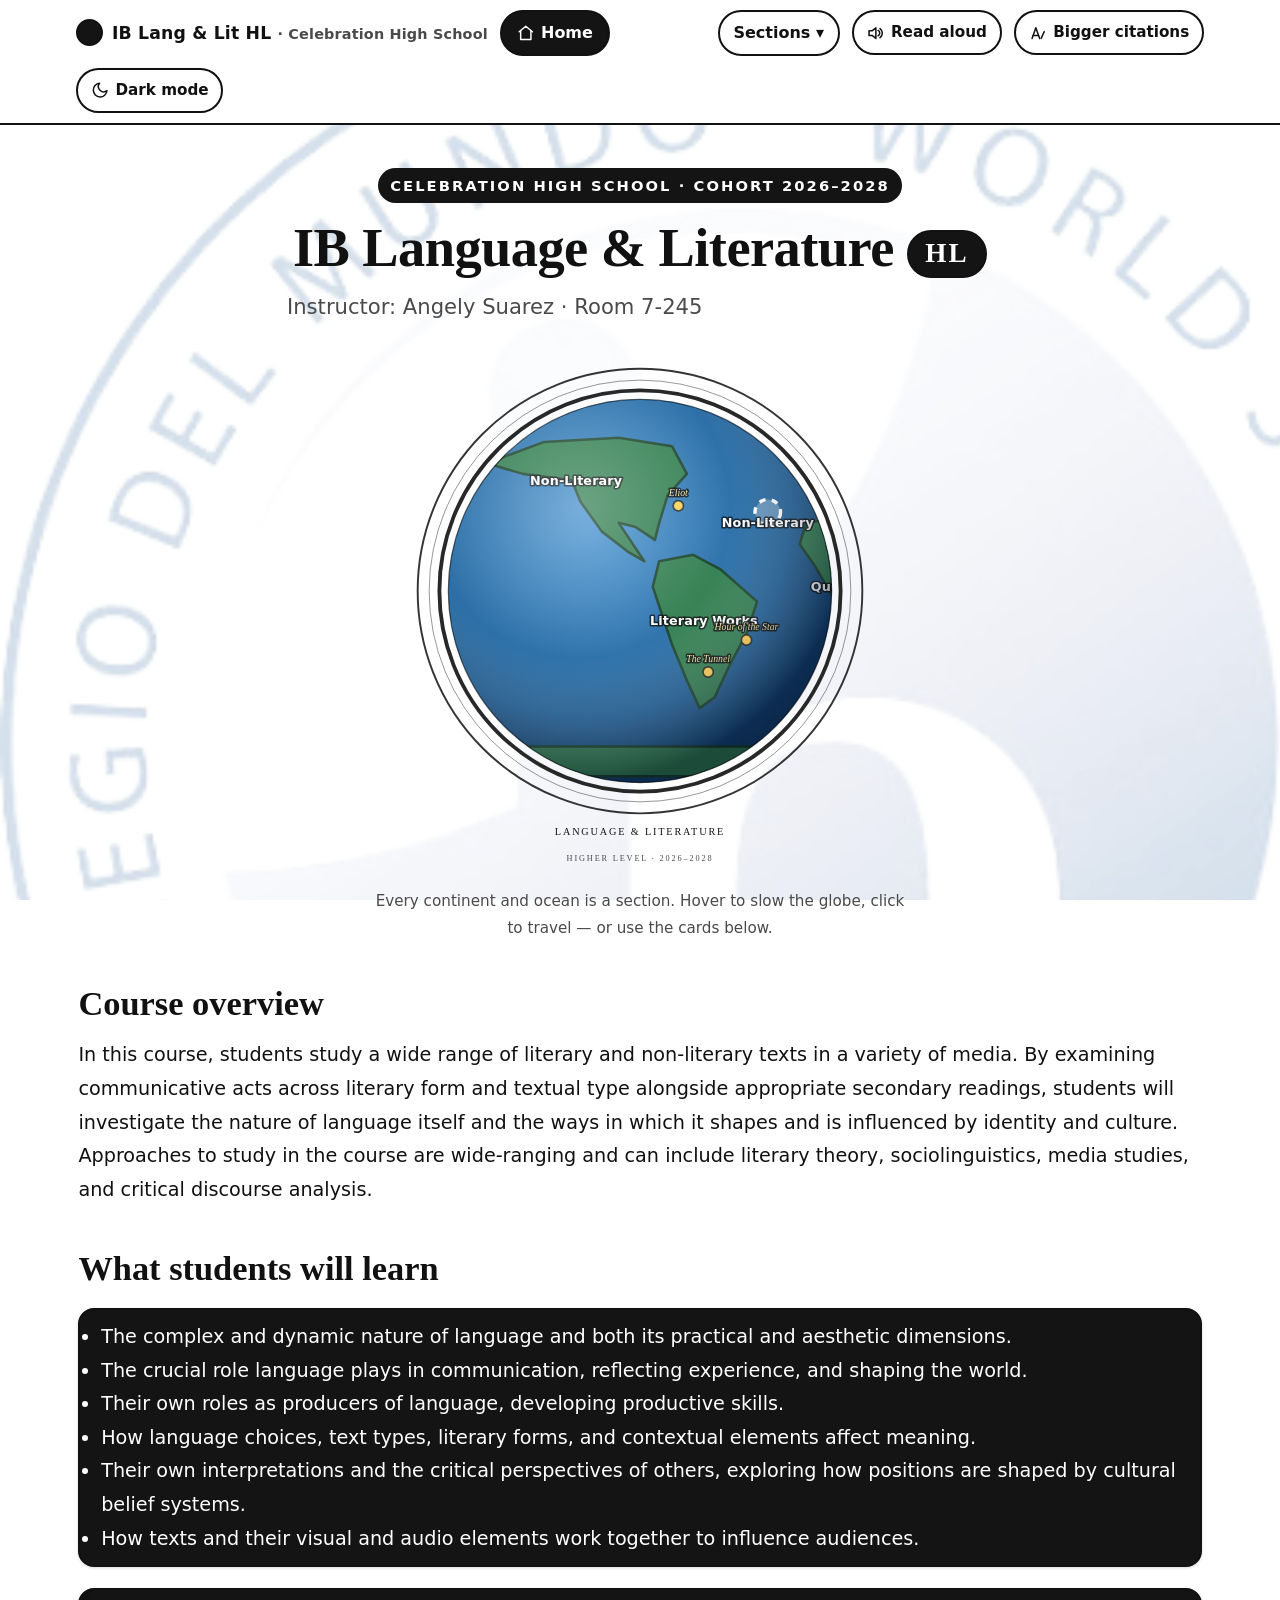
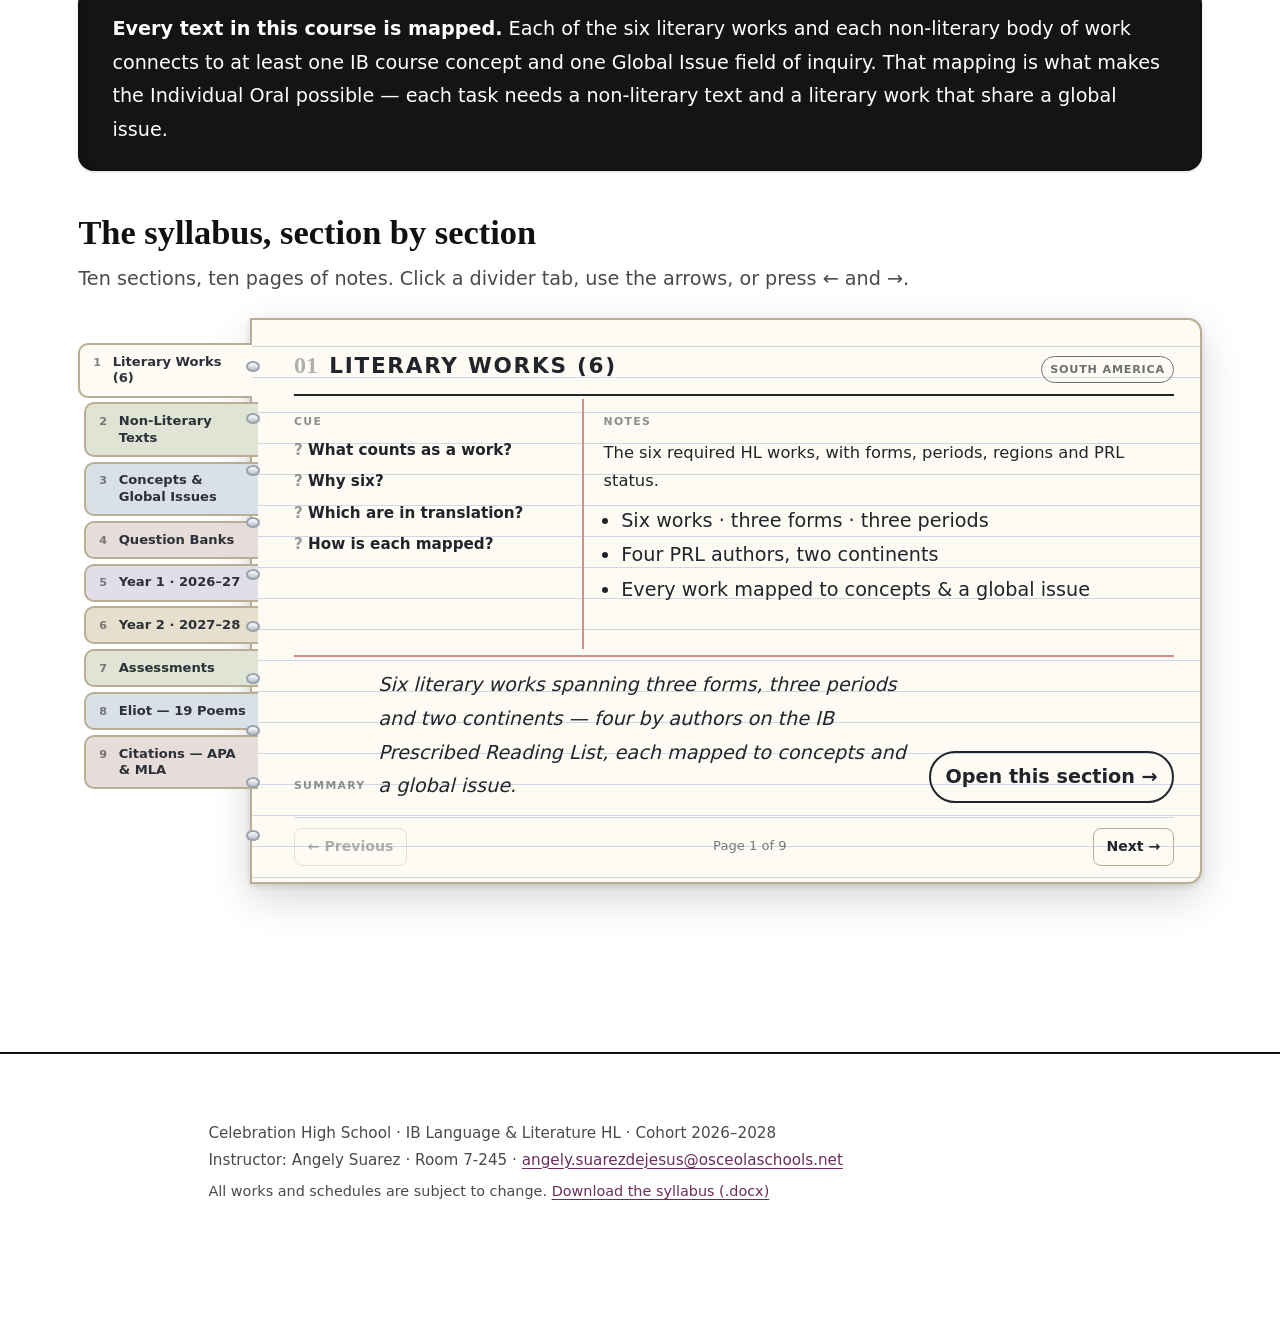
==== commit bff3364c: "Remove IO pairings, keep Interstellar only, add book covers Removed the Individual Oral pairings pag" ====
--- a/index.html
+++ b/index.html
@@ -36,13 +36,12 @@
         <a href="works.html"><span class="num">1</span><span>Literary Works (6)</span></a>
         <a href="nonliterary.html"><span class="num">2</span><span>Non-Literary Texts</span></a>
         <a href="concepts.html"><span class="num">3</span><span>Concepts &amp; Global Issues</span></a>
-        <a href="pairings.html"><span class="num">4</span><span>IO Pairings</span></a>
-        <a href="questions.html"><span class="num">5</span><span>Question Banks</span></a>
-        <a href="year1.html"><span class="num">6</span><span>Year 1 &middot; 2026&ndash;27</span></a>
-        <a href="year2.html"><span class="num">7</span><span>Year 2 &middot; 2027&ndash;28</span></a>
-        <a href="assessments.html"><span class="num">8</span><span>Assessments</span></a>
-        <a href="eliot.html"><span class="num">9</span><span>Eliot &mdash; 19 Poems</span></a>
-        <a href="citations.html"><span class="num">10</span><span>Citations &mdash; APA &amp; MLA</span></a>
+        <a href="questions.html"><span class="num">4</span><span>Question Banks</span></a>
+        <a href="year1.html"><span class="num">5</span><span>Year 1 &middot; 2026&ndash;27</span></a>
+        <a href="year2.html"><span class="num">6</span><span>Year 2 &middot; 2027&ndash;28</span></a>
+        <a href="assessments.html"><span class="num">7</span><span>Assessments</span></a>
+        <a href="eliot.html"><span class="num">8</span><span>Eliot &mdash; 19 Poems</span></a>
+        <a href="citations.html"><span class="num">9</span><span>Citations &mdash; APA &amp; MLA</span></a>
       </div>
     </details>
 
@@ -126,12 +125,12 @@
         <a href="nonliterary.html" class="region" aria-label="North America &mdash; Non-Literary Texts"><path d="M18,30 L45,20 L80,18 L105,22 L112,35 L103,45 L99,58 L97,66 L88,60 L80,58 L92,76 L85,72 L72,62 L62,48 L58,38 L35,35 Z" class="land land-north-america"/><text x="60" y="40" class="region-label">Non-Literary</text><title>North America &mdash; Non-Literary Texts</title></a>
         <a href="works.html" class="region" aria-label="South America &mdash; Literary Works"><path d="M99,76 L115,73 L128,80 L145,95 L140,110 L132,125 L125,140 L118,145 L112,132 L105,115 L100,100 L96,88 Z" class="land land-south-america"/><text x="120" y="106" class="region-label">Literary Works</text><title>South America &mdash; Literary Works</title></a>
         <a href="concepts.html" class="region" aria-label="Europe &mdash; Concepts &amp; Global Issues"><path d="M172,42 L180,30 L195,22 L215,20 L220,32 L210,42 L200,50 L188,52 L178,48 Z" class="land land-europe"/><text x="196" y="33" class="region-label">Concepts</text><title>Europe &mdash; Concepts &amp; Global Issues</title></a>
-        <a href="pairings.html" class="region" aria-label="Africa &mdash; IO Pairings"><path d="M168,58 L190,55 L212,58 L222,62 L232,80 L222,95 L215,110 L205,122 L195,118 L188,105 L180,92 L172,78 L165,68 Z" class="land land-africa"/><text x="197" y="90" class="region-label">IO Pairings</text><title>Africa &mdash; IO Pairings</title></a>
+        <a href="questions.html" class="region" aria-label="Africa &mdash; Question Banks"><path d="M168,58 L190,55 L212,58 L222,62 L232,80 L222,95 L215,110 L205,122 L195,118 L188,105 L180,92 L172,78 L165,68 Z" class="land land-africa"/><text x="197" y="90" class="region-label">Question Banks</text><title>Africa &mdash; Question Banks</title></a>
         <a href="year1.html" class="region" aria-label="Asia &mdash; Year 1 &middot; 2026&ndash;27"><path d="M220,20 L260,12 L300,15 L330,22 L345,35 L335,48 L320,58 L300,70 L285,78 L270,72 L255,62 L240,52 L228,40 L222,28 Z" class="land land-asia"/><text x="283" y="38" class="region-label">Year 1</text><title>Asia &mdash; Year 1 &middot; 2026&ndash;27</title></a>
         <a href="year2.html" class="region" aria-label="Oceania &mdash; Year 2 &middot; 2027&ndash;28"><path d="M295,105 L315,101 L330,108 L332,120 L320,128 L305,124 L296,115 Z" class="land land-oceania"/><text x="313" y="113" class="region-label">Year 2</text><title>Oceania &mdash; Year 2 &middot; 2027&ndash;28</title></a>
         <a href="assessments.html" class="region" aria-label="Antarctica &mdash; Assessments"><path d="M12,163 L348,163 L348,177 L12,177 Z" class="land land-antarctica"/><text x="180" y="171" class="region-label">Assessments</text><title>Antarctica &mdash; Assessments</title></a>
         <a href="eliot.html" class="region" aria-label="Pacific Ocean &mdash; Eliot &mdash; 19 Poems"><circle cx="330" cy="88" r="6" class="ocean-dot"/><text x="330" y="95" class="region-label">Eliot Poems</text><title>Pacific Ocean &mdash; Eliot &mdash; 19 Poems</title></a>
-        <a href="questions.html" class="region" aria-label="Atlantic Ocean &mdash; Question Banks"><circle cx="150" cy="53" r="6" class="ocean-dot"/><text x="150" y="60" class="region-label">Question Banks</text><title>Atlantic Ocean &mdash; Question Banks</title></a>
+        <a href="nonliterary.html" class="region" aria-label="Atlantic Ocean &mdash; Non-Literary Texts"><circle cx="150" cy="53" r="6" class="ocean-dot"/><text x="150" y="60" class="region-label">Non-Literary</text><title>Atlantic Ocean &mdash; Non-Literary Texts</title></a>
         <a href="citations.html" class="region" aria-label="Indian Ocean &mdash; Citations &mdash; APA &amp; MLA"><circle cx="256" cy="113" r="6" class="ocean-dot"/><text x="256" y="120" class="region-label">Citations</text><title>Indian Ocean &mdash; Citations &mdash; APA &amp; MLA</title></a>
         <a href="works.html" class="work-pin" aria-label="The Tunnel &mdash; Argentina"><circle cx="122" cy="128" r="2.4" class="pin-dot"/><text x="122" y="123.5" class="work-label">The Tunnel</text><title>The Tunnel &mdash; Argentina</title></a>
         <a href="works.html" class="work-pin" aria-label="Hour of the Star &mdash; Brazil"><circle cx="140" cy="113" r="2.4" class="pin-dot"/><text x="140" y="108.5" class="work-label">Hour of the Star</text><title>Hour of the Star &mdash; Brazil</title></a>
@@ -144,12 +143,12 @@
         <a href="nonliterary.html" class="region" aria-label="North America &mdash; Non-Literary Texts"><path d="M18,30 L45,20 L80,18 L105,22 L112,35 L103,45 L99,58 L97,66 L88,60 L80,58 L92,76 L85,72 L72,62 L62,48 L58,38 L35,35 Z" class="land land-north-america"/><text x="60" y="40" class="region-label">Non-Literary</text><title>North America &mdash; Non-Literary Texts</title></a>
         <a href="works.html" class="region" aria-label="South America &mdash; Literary Works"><path d="M99,76 L115,73 L128,80 L145,95 L140,110 L132,125 L125,140 L118,145 L112,132 L105,115 L100,100 L96,88 Z" class="land land-south-america"/><text x="120" y="106" class="region-label">Literary Works</text><title>South America &mdash; Literary Works</title></a>
         <a href="concepts.html" class="region" aria-label="Europe &mdash; Concepts &amp; Global Issues"><path d="M172,42 L180,30 L195,22 L215,20 L220,32 L210,42 L200,50 L188,52 L178,48 Z" class="land land-europe"/><text x="196" y="33" class="region-label">Concepts</text><title>Europe &mdash; Concepts &amp; Global Issues</title></a>
-        <a href="pairings.html" class="region" aria-label="Africa &mdash; IO Pairings"><path d="M168,58 L190,55 L212,58 L222,62 L232,80 L222,95 L215,110 L205,122 L195,118 L188,105 L180,92 L172,78 L165,68 Z" class="land land-africa"/><text x="197" y="90" class="region-label">IO Pairings</text><title>Africa &mdash; IO Pairings</title></a>
+        <a href="questions.html" class="region" aria-label="Africa &mdash; Question Banks"><path d="M168,58 L190,55 L212,58 L222,62 L232,80 L222,95 L215,110 L205,122 L195,118 L188,105 L180,92 L172,78 L165,68 Z" class="land land-africa"/><text x="197" y="90" class="region-label">Question Banks</text><title>Africa &mdash; Question Banks</title></a>
         <a href="year1.html" class="region" aria-label="Asia &mdash; Year 1 &middot; 2026&ndash;27"><path d="M220,20 L260,12 L300,15 L330,22 L345,35 L335,48 L320,58 L300,70 L285,78 L270,72 L255,62 L240,52 L228,40 L222,28 Z" class="land land-asia"/><text x="283" y="38" class="region-label">Year 1</text><title>Asia &mdash; Year 1 &middot; 2026&ndash;27</title></a>
         <a href="year2.html" class="region" aria-label="Oceania &mdash; Year 2 &middot; 2027&ndash;28"><path d="M295,105 L315,101 L330,108 L332,120 L320,128 L305,124 L296,115 Z" class="land land-oceania"/><text x="313" y="113" class="region-label">Year 2</text><title>Oceania &mdash; Year 2 &middot; 2027&ndash;28</title></a>
         <a href="assessments.html" class="region" aria-label="Antarctica &mdash; Assessments"><path d="M12,163 L348,163 L348,177 L12,177 Z" class="land land-antarctica"/><text x="180" y="171" class="region-label">Assessments</text><title>Antarctica &mdash; Assessments</title></a>
         <a href="eliot.html" class="region" aria-label="Pacific Ocean &mdash; Eliot &mdash; 19 Poems"><circle cx="330" cy="88" r="6" class="ocean-dot"/><text x="330" y="95" class="region-label">Eliot Poems</text><title>Pacific Ocean &mdash; Eliot &mdash; 19 Poems</title></a>
-        <a href="questions.html" class="region" aria-label="Atlantic Ocean &mdash; Question Banks"><circle cx="150" cy="53" r="6" class="ocean-dot"/><text x="150" y="60" class="region-label">Question Banks</text><title>Atlantic Ocean &mdash; Question Banks</title></a>
+        <a href="nonliterary.html" class="region" aria-label="Atlantic Ocean &mdash; Non-Literary Texts"><circle cx="150" cy="53" r="6" class="ocean-dot"/><text x="150" y="60" class="region-label">Non-Literary</text><title>Atlantic Ocean &mdash; Non-Literary Texts</title></a>
         <a href="citations.html" class="region" aria-label="Indian Ocean &mdash; Citations &mdash; APA &amp; MLA"><circle cx="256" cy="113" r="6" class="ocean-dot"/><text x="256" y="120" class="region-label">Citations</text><title>Indian Ocean &mdash; Citations &mdash; APA &amp; MLA</title></a>
         <a href="works.html" class="work-pin" aria-label="The Tunnel &mdash; Argentina"><circle cx="122" cy="128" r="2.4" class="pin-dot"/><text x="122" y="123.5" class="work-label">The Tunnel</text><title>The Tunnel &mdash; Argentina</title></a>
         <a href="works.html" class="work-pin" aria-label="Hour of the Star &mdash; Brazil"><circle cx="140" cy="113" r="2.4" class="pin-dot"/><text x="140" y="108.5" class="work-label">Hour of the Star</text><title>Hour of the Star &mdash; Brazil</title></a>
@@ -194,7 +193,8 @@
       <p><strong>Every text in this course is mapped.</strong> Each of the six literary works and
       each non-literary body of work connects to at least one IB course concept and one Global
       Issue field of inquiry. That mapping is what makes the
-      <a href="pairings.html">Individual Oral pairings</a> possible.</p>
+      Individual Oral possible &mdash; each task needs a non-literary text and a literary
+      work that share a global issue.</p>
     </div>
 
     <h2 id="at-a-glance">The syllabus, section by section</h2>
@@ -209,13 +209,12 @@
         <button role="tab" id="tab-works" aria-controls="pg-works" aria-selected="true" tabindex="0" class="nb-tab is-active"><span class="nb-tab-num">1</span><span class="nb-tab-label">Literary Works (6)</span></button>
         <button role="tab" id="tab-nonliterary" aria-controls="pg-nonliterary" aria-selected="false" tabindex="-1" class="nb-tab"><span class="nb-tab-num">2</span><span class="nb-tab-label">Non-Literary Texts</span></button>
         <button role="tab" id="tab-concepts" aria-controls="pg-concepts" aria-selected="false" tabindex="-1" class="nb-tab"><span class="nb-tab-num">3</span><span class="nb-tab-label">Concepts &amp; Global Issues</span></button>
-        <button role="tab" id="tab-pairings" aria-controls="pg-pairings" aria-selected="false" tabindex="-1" class="nb-tab"><span class="nb-tab-num">4</span><span class="nb-tab-label">IO Pairings</span></button>
-        <button role="tab" id="tab-questions" aria-controls="pg-questions" aria-selected="false" tabindex="-1" class="nb-tab"><span class="nb-tab-num">5</span><span class="nb-tab-label">Question Banks</span></button>
-        <button role="tab" id="tab-year1" aria-controls="pg-year1" aria-selected="false" tabindex="-1" class="nb-tab"><span class="nb-tab-num">6</span><span class="nb-tab-label">Year 1 &middot; 2026&ndash;27</span></button>
-        <button role="tab" id="tab-year2" aria-controls="pg-year2" aria-selected="false" tabindex="-1" class="nb-tab"><span class="nb-tab-num">7</span><span class="nb-tab-label">Year 2 &middot; 2027&ndash;28</span></button>
-        <button role="tab" id="tab-assessments" aria-controls="pg-assessments" aria-selected="false" tabindex="-1" class="nb-tab"><span class="nb-tab-num">8</span><span class="nb-tab-label">Assessments</span></button>
-        <button role="tab" id="tab-eliot" aria-controls="pg-eliot" aria-selected="false" tabindex="-1" class="nb-tab"><span class="nb-tab-num">9</span><span class="nb-tab-label">Eliot &mdash; 19 Poems</span></button>
-        <button role="tab" id="tab-citations" aria-controls="pg-citations" aria-selected="false" tabindex="-1" class="nb-tab"><span class="nb-tab-num">10</span><span class="nb-tab-label">Citations &mdash; APA &amp; MLA</span></button>
+        <button role="tab" id="tab-questions" aria-controls="pg-questions" aria-selected="false" tabindex="-1" class="nb-tab"><span class="nb-tab-num">4</span><span class="nb-tab-label">Question Banks</span></button>
+        <button role="tab" id="tab-year1" aria-controls="pg-year1" aria-selected="false" tabindex="-1" class="nb-tab"><span class="nb-tab-num">5</span><span class="nb-tab-label">Year 1 &middot; 2026&ndash;27</span></button>
+        <button role="tab" id="tab-year2" aria-controls="pg-year2" aria-selected="false" tabindex="-1" class="nb-tab"><span class="nb-tab-num">6</span><span class="nb-tab-label">Year 2 &middot; 2027&ndash;28</span></button>
+        <button role="tab" id="tab-assessments" aria-controls="pg-assessments" aria-selected="false" tabindex="-1" class="nb-tab"><span class="nb-tab-num">7</span><span class="nb-tab-label">Assessments</span></button>
+        <button role="tab" id="tab-eliot" aria-controls="pg-eliot" aria-selected="false" tabindex="-1" class="nb-tab"><span class="nb-tab-num">8</span><span class="nb-tab-label">Eliot &mdash; 19 Poems</span></button>
+        <button role="tab" id="tab-citations" aria-controls="pg-citations" aria-selected="false" tabindex="-1" class="nb-tab"><span class="nb-tab-num">9</span><span class="nb-tab-label">Citations &mdash; APA &amp; MLA</span></button>
       </div>
       <div class="nb-book">
         <section role="tabpanel" id="pg-works" aria-labelledby="tab-works"
@@ -290,36 +289,12 @@
             <a class="nb-open" href="concepts.html">Open this section <span aria-hidden="true">&rarr;</span></a>
           </div>
         </section>
-        <section role="tabpanel" id="pg-pairings" aria-labelledby="tab-pairings"
+        <section role="tabpanel" id="pg-questions" aria-labelledby="tab-questions"
                  class="nb-page" hidden>
           <header class="nb-head">
             <span class="nb-folio">04</span>
-            <h3>IO Pairings</h3>
+            <h3>Question Banks</h3>
             <span class="nb-geo">Africa</span>
-          </header>
-          <div class="nb-cornell">
-            <div class="nb-cue">
-              <h4>Cue</h4>
-              <ul><li>What does the IO need?</li><li>Which pairs are ready?</li><li>Can I invent my own?</li><li>Is every field covered?</li></ul>
-            </div>
-            <div class="nb-notes">
-              <h4>Notes</h4>
-              <p class="nb-blurb">Ready-made non-literary + literary pairings for the Individual Oral.</p>
-              <ul class="nb-points"><li>25 Individual Oral pairings</li><li>Non-literary + literary, sharing a global issue</li><li>Filterable by field of inquiry</li></ul>
-            </div>
-          </div>
-          <div class="nb-summary">
-            <h4>Summary</h4>
-            <p>Twenty-five worked pairings, each sharing a genuine global issue. Start here, then argue for a better pair if you find one.</p>
-            <a class="nb-open" href="pairings.html">Open this section <span aria-hidden="true">&rarr;</span></a>
-          </div>
-        </section>
-        <section role="tabpanel" id="pg-questions" aria-labelledby="tab-questions"
-                 class="nb-page" hidden>
-          <header class="nb-head">
-            <span class="nb-folio">05</span>
-            <h3>Question Banks</h3>
-            <span class="nb-geo">Atlantic Ocean</span>
           </header>
           <div class="nb-cornell">
             <div class="nb-cue">
@@ -341,7 +316,7 @@
         <section role="tabpanel" id="pg-year1" aria-labelledby="tab-year1"
                  class="nb-page" hidden>
           <header class="nb-head">
-            <span class="nb-folio">06</span>
+            <span class="nb-folio">05</span>
             <h3>Year 1 &middot; 2026&ndash;27</h3>
             <span class="nb-geo">Asia</span>
           </header>
@@ -365,7 +340,7 @@
         <section role="tabpanel" id="pg-year2" aria-labelledby="tab-year2"
                  class="nb-page" hidden>
           <header class="nb-head">
-            <span class="nb-folio">07</span>
+            <span class="nb-folio">06</span>
             <h3>Year 2 &middot; 2027&ndash;28</h3>
             <span class="nb-geo">Oceania</span>
           </header>
@@ -389,7 +364,7 @@
         <section role="tabpanel" id="pg-assessments" aria-labelledby="tab-assessments"
                  class="nb-page" hidden>
           <header class="nb-head">
-            <span class="nb-folio">08</span>
+            <span class="nb-folio">07</span>
             <h3>Assessments</h3>
             <span class="nb-geo">Antarctica</span>
           </header>
@@ -413,7 +388,7 @@
         <section role="tabpanel" id="pg-eliot" aria-labelledby="tab-eliot"
                  class="nb-page" hidden>
           <header class="nb-head">
-            <span class="nb-folio">09</span>
+            <span class="nb-folio">08</span>
             <h3>Eliot &mdash; 19 Poems</h3>
             <span class="nb-geo">Pacific Ocean</span>
           </header>
@@ -437,7 +412,7 @@
         <section role="tabpanel" id="pg-citations" aria-labelledby="tab-citations"
                  class="nb-page" hidden>
           <header class="nb-head">
-            <span class="nb-folio">10</span>
+            <span class="nb-folio">09</span>
             <h3>Citations &mdash; APA &amp; MLA</h3>
             <span class="nb-geo">Indian Ocean</span>
           </header>
@@ -460,7 +435,7 @@
         </section>
         <div class="nb-nav">
           <button class="nb-arrow" id="nb-prev" type="button" aria-label="Previous page">&larr; Previous</button>
-          <span class="nb-count" id="nb-count" aria-live="polite">Page 1 of 10</span>
+          <span class="nb-count" id="nb-count" aria-live="polite">Page 1 of 9</span>
           <button class="nb-arrow" id="nb-next" type="button" aria-label="Next page">Next &rarr;</button>
         </div>
       </div>
--- a/assets/style.css
+++ b/assets/style.css
@@ -1926,3 +1926,36 @@
   .nb-cue { border-right: none; border-bottom: 2px solid var(--nb-margin); padding: .6rem 0; }
   .nb-notes { padding: .8rem 0 0; }
 }
+
+/* ---- Book covers ----------------------------------------------------- */
+.cover-link {
+  display: block;
+  width: 132px;
+  margin: 0 0 .7rem;
+  text-decoration: none;
+}
+.cover {
+  display: block;
+  width: 132px;
+  height: auto;
+  border-radius: 4px;
+  border: 1px solid rgba(0,0,0,.25);
+  box-shadow: 0 2px 5px rgba(0,0,0,.3), 0 10px 22px rgba(0,0,0,.22);
+  background: #eee;
+  transition: transform .16s ease, box-shadow .16s ease;
+}
+.cover-link:hover .cover {
+  transform: translateY(-3px) rotate(-1deg);
+  box-shadow: 0 4px 9px rgba(0,0,0,.34), 0 16px 34px rgba(0,0,0,.28);
+}
+.cover-ed {
+  display: block;
+  font-size: .72rem;
+  line-height: 1.35;
+  color: var(--card-soft);
+  margin-top: .35rem;
+}
+.wcard .cover-link { margin: .6rem 0 .5rem; }
+@media (max-width: 560px) {
+  .cover-link, .cover { width: 104px; }
+}
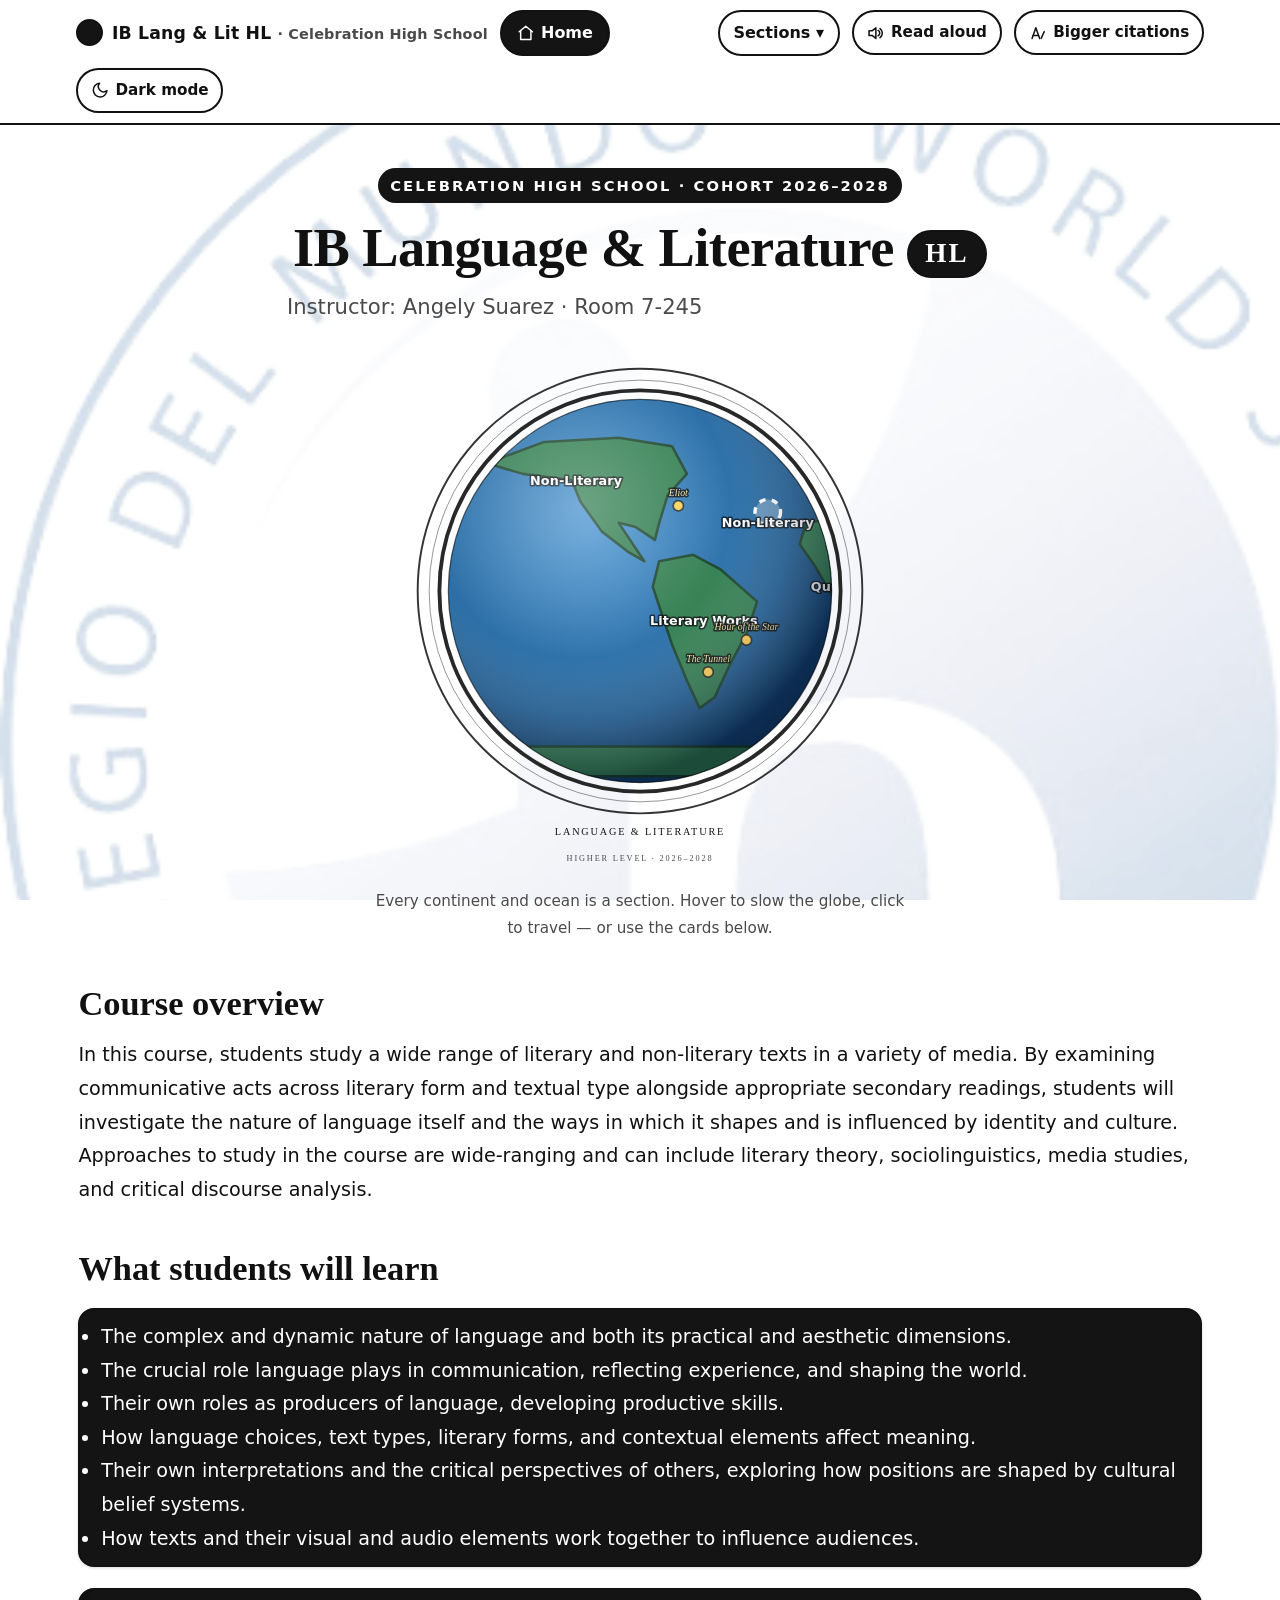
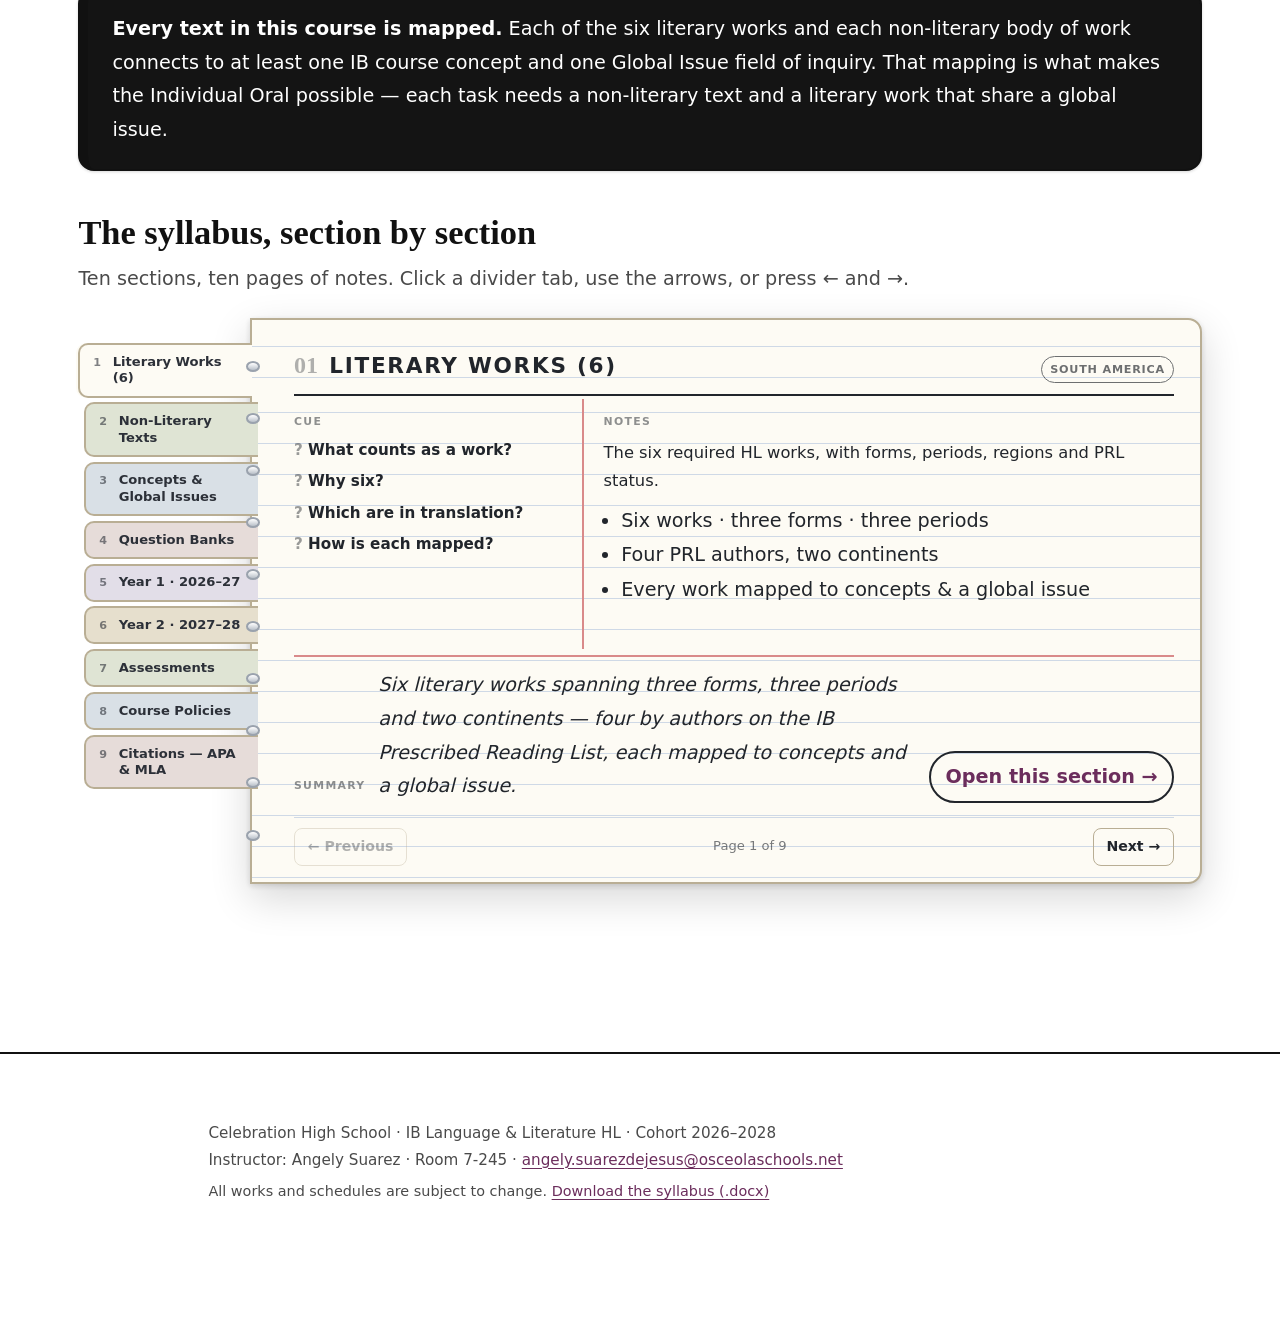
==== commit e95cff84: "Add course policies, and fold the Eliot poems into the works page New Course Policies section, built" ====
--- a/index.html
+++ b/index.html
@@ -40,7 +40,7 @@
         <a href="year1.html"><span class="num">5</span><span>Year 1 &middot; 2026&ndash;27</span></a>
         <a href="year2.html"><span class="num">6</span><span>Year 2 &middot; 2027&ndash;28</span></a>
         <a href="assessments.html"><span class="num">7</span><span>Assessments</span></a>
-        <a href="eliot.html"><span class="num">8</span><span>Eliot &mdash; 19 Poems</span></a>
+        <a href="policy.html"><span class="num">8</span><span>Course Policies</span></a>
         <a href="citations.html"><span class="num">9</span><span>Citations &mdash; APA &amp; MLA</span></a>
       </div>
     </details>
@@ -129,7 +129,7 @@
         <a href="year1.html" class="region" aria-label="Asia &mdash; Year 1 &middot; 2026&ndash;27"><path d="M220,20 L260,12 L300,15 L330,22 L345,35 L335,48 L320,58 L300,70 L285,78 L270,72 L255,62 L240,52 L228,40 L222,28 Z" class="land land-asia"/><text x="283" y="38" class="region-label">Year 1</text><title>Asia &mdash; Year 1 &middot; 2026&ndash;27</title></a>
         <a href="year2.html" class="region" aria-label="Oceania &mdash; Year 2 &middot; 2027&ndash;28"><path d="M295,105 L315,101 L330,108 L332,120 L320,128 L305,124 L296,115 Z" class="land land-oceania"/><text x="313" y="113" class="region-label">Year 2</text><title>Oceania &mdash; Year 2 &middot; 2027&ndash;28</title></a>
         <a href="assessments.html" class="region" aria-label="Antarctica &mdash; Assessments"><path d="M12,163 L348,163 L348,177 L12,177 Z" class="land land-antarctica"/><text x="180" y="171" class="region-label">Assessments</text><title>Antarctica &mdash; Assessments</title></a>
-        <a href="eliot.html" class="region" aria-label="Pacific Ocean &mdash; Eliot &mdash; 19 Poems"><circle cx="330" cy="88" r="6" class="ocean-dot"/><text x="330" y="95" class="region-label">Eliot Poems</text><title>Pacific Ocean &mdash; Eliot &mdash; 19 Poems</title></a>
+        <a href="policy.html" class="region" aria-label="Pacific Ocean &mdash; Course Policies"><circle cx="330" cy="88" r="6" class="ocean-dot"/><text x="330" y="95" class="region-label">Policies</text><title>Pacific Ocean &mdash; Course Policies</title></a>
         <a href="nonliterary.html" class="region" aria-label="Atlantic Ocean &mdash; Non-Literary Texts"><circle cx="150" cy="53" r="6" class="ocean-dot"/><text x="150" y="60" class="region-label">Non-Literary</text><title>Atlantic Ocean &mdash; Non-Literary Texts</title></a>
         <a href="citations.html" class="region" aria-label="Indian Ocean &mdash; Citations &mdash; APA &amp; MLA"><circle cx="256" cy="113" r="6" class="ocean-dot"/><text x="256" y="120" class="region-label">Citations</text><title>Indian Ocean &mdash; Citations &mdash; APA &amp; MLA</title></a>
         <a href="works.html" class="work-pin" aria-label="The Tunnel &mdash; Argentina"><circle cx="122" cy="128" r="2.4" class="pin-dot"/><text x="122" y="123.5" class="work-label">The Tunnel</text><title>The Tunnel &mdash; Argentina</title></a>
@@ -147,7 +147,7 @@
         <a href="year1.html" class="region" aria-label="Asia &mdash; Year 1 &middot; 2026&ndash;27"><path d="M220,20 L260,12 L300,15 L330,22 L345,35 L335,48 L320,58 L300,70 L285,78 L270,72 L255,62 L240,52 L228,40 L222,28 Z" class="land land-asia"/><text x="283" y="38" class="region-label">Year 1</text><title>Asia &mdash; Year 1 &middot; 2026&ndash;27</title></a>
         <a href="year2.html" class="region" aria-label="Oceania &mdash; Year 2 &middot; 2027&ndash;28"><path d="M295,105 L315,101 L330,108 L332,120 L320,128 L305,124 L296,115 Z" class="land land-oceania"/><text x="313" y="113" class="region-label">Year 2</text><title>Oceania &mdash; Year 2 &middot; 2027&ndash;28</title></a>
         <a href="assessments.html" class="region" aria-label="Antarctica &mdash; Assessments"><path d="M12,163 L348,163 L348,177 L12,177 Z" class="land land-antarctica"/><text x="180" y="171" class="region-label">Assessments</text><title>Antarctica &mdash; Assessments</title></a>
-        <a href="eliot.html" class="region" aria-label="Pacific Ocean &mdash; Eliot &mdash; 19 Poems"><circle cx="330" cy="88" r="6" class="ocean-dot"/><text x="330" y="95" class="region-label">Eliot Poems</text><title>Pacific Ocean &mdash; Eliot &mdash; 19 Poems</title></a>
+        <a href="policy.html" class="region" aria-label="Pacific Ocean &mdash; Course Policies"><circle cx="330" cy="88" r="6" class="ocean-dot"/><text x="330" y="95" class="region-label">Policies</text><title>Pacific Ocean &mdash; Course Policies</title></a>
         <a href="nonliterary.html" class="region" aria-label="Atlantic Ocean &mdash; Non-Literary Texts"><circle cx="150" cy="53" r="6" class="ocean-dot"/><text x="150" y="60" class="region-label">Non-Literary</text><title>Atlantic Ocean &mdash; Non-Literary Texts</title></a>
         <a href="citations.html" class="region" aria-label="Indian Ocean &mdash; Citations &mdash; APA &amp; MLA"><circle cx="256" cy="113" r="6" class="ocean-dot"/><text x="256" y="120" class="region-label">Citations</text><title>Indian Ocean &mdash; Citations &mdash; APA &amp; MLA</title></a>
         <a href="works.html" class="work-pin" aria-label="The Tunnel &mdash; Argentina"><circle cx="122" cy="128" r="2.4" class="pin-dot"/><text x="122" y="123.5" class="work-label">The Tunnel</text><title>The Tunnel &mdash; Argentina</title></a>
@@ -213,7 +213,7 @@
         <button role="tab" id="tab-year1" aria-controls="pg-year1" aria-selected="false" tabindex="-1" class="nb-tab"><span class="nb-tab-num">5</span><span class="nb-tab-label">Year 1 &middot; 2026&ndash;27</span></button>
         <button role="tab" id="tab-year2" aria-controls="pg-year2" aria-selected="false" tabindex="-1" class="nb-tab"><span class="nb-tab-num">6</span><span class="nb-tab-label">Year 2 &middot; 2027&ndash;28</span></button>
         <button role="tab" id="tab-assessments" aria-controls="pg-assessments" aria-selected="false" tabindex="-1" class="nb-tab"><span class="nb-tab-num">7</span><span class="nb-tab-label">Assessments</span></button>
-        <button role="tab" id="tab-eliot" aria-controls="pg-eliot" aria-selected="false" tabindex="-1" class="nb-tab"><span class="nb-tab-num">8</span><span class="nb-tab-label">Eliot &mdash; 19 Poems</span></button>
+        <button role="tab" id="tab-policy" aria-controls="pg-policy" aria-selected="false" tabindex="-1" class="nb-tab"><span class="nb-tab-num">8</span><span class="nb-tab-label">Course Policies</span></button>
         <button role="tab" id="tab-citations" aria-controls="pg-citations" aria-selected="false" tabindex="-1" class="nb-tab"><span class="nb-tab-num">9</span><span class="nb-tab-label">Citations &mdash; APA &amp; MLA</span></button>
       </div>
       <div class="nb-book">
@@ -328,7 +328,7 @@
             <div class="nb-notes">
               <h4>Notes</h4>
               <p class="nb-blurb">Junior year, quarter by quarter, ending in the Individual Oral.</p>
-              <ul class="nb-points"><li>Four of the six works</li><li>The Tunnel &middot; Hour of the Star &middot; Dunes &middot; Mansfield</li><li>Individual Oral, spring 2027</li></ul>
+              <ul class="nb-points"><li>Four of the six works</li><li>The Tunnel &middot; Eliot &middot; Dunes &middot; Mansfield</li><li>Individual Oral, spring 2027</li></ul>
             </div>
           </div>
           <div class="nb-summary">
@@ -352,12 +352,12 @@
             <div class="nb-notes">
               <h4>Notes</h4>
               <p class="nb-blurb">Senior year, quarter by quarter, ending in Paper 1 and Paper 2.</p>
-              <ul class="nb-points"><li>Othello and T. S. Eliot</li><li>HL Essay due before Winter Break 2027</li><li>Papers 1 &amp; 2, May 2028</li></ul>
-            </div>
-          </div>
-          <div class="nb-summary">
-            <h4>Summary</h4>
-            <p>Senior year adds Othello and Eliot, then turns to the HL Essay and the May 2028 exams.</p>
+              <ul class="nb-points"><li>Othello and The Hour of the Star</li><li>HL Essay due before Winter Break 2027</li><li>Papers 1 &amp; 2, May 2028</li></ul>
+            </div>
+          </div>
+          <div class="nb-summary">
+            <h4>Summary</h4>
+            <p>Senior year adds Othello and The Hour of the Star, then turns to the HL Essay and the May 2028 exams.</p>
             <a class="nb-open" href="year2.html">Open this section <span aria-hidden="true">&rarr;</span></a>
           </div>
         </section>
@@ -385,28 +385,28 @@
             <a class="nb-open" href="assessments.html">Open this section <span aria-hidden="true">&rarr;</span></a>
           </div>
         </section>
-        <section role="tabpanel" id="pg-eliot" aria-labelledby="tab-eliot"
+        <section role="tabpanel" id="pg-policy" aria-labelledby="tab-policy"
                  class="nb-page" hidden>
           <header class="nb-head">
             <span class="nb-folio">08</span>
-            <h3>Eliot &mdash; 19 Poems</h3>
+            <h3>Course Policies</h3>
             <span class="nb-geo">Pacific Ocean</span>
           </header>
           <div class="nb-cornell">
             <div class="nb-cue">
               <h4>Cue</h4>
-              <ul><li>How many poems?</li><li>Where do I read them?</li><li>Which global issue?</li><li>When do we study them?</li></ul>
-            </div>
-            <div class="nb-notes">
-              <h4>Notes</h4>
-              <p class="nb-blurb">All nineteen poems with a working link to each.</p>
-              <ul class="nb-points"><li>Nineteen poems, 1911&ndash;1930</li><li>Every one with a working link</li><li>Author background &amp; context</li></ul>
-            </div>
-          </div>
-          <div class="nb-summary">
-            <h4>Summary</h4>
-            <p>Nineteen poems studied over roughly two weeks, all freely readable online, carrying beliefs, values and education.</p>
-            <a class="nb-open" href="eliot.html">Open this section <span aria-hidden="true">&rarr;</span></a>
+              <ul><li>What are the rules?</li><li>What about phones?</li><li>What counts as cheating?</li><li>Can I use AI?</li></ul>
+            </div>
+            <div class="nb-notes">
+              <h4>Notes</h4>
+              <p class="nb-blurb">Attendance, expectations, non-negotiables, academic integrity and the AI policy.</p>
+              <ul class="nb-points"><li>Attendance &amp; course expectations</li><li>Non-negotiable rules</li><li>Cheating &amp; plagiarism</li><li>Turnitin and the AI policy</li></ul>
+            </div>
+          </div>
+          <div class="nb-summary">
+            <h4>Summary</h4>
+            <p>How this classroom runs &mdash; attendance, behaviour, the non-negotiables, and what is and is not allowed with AI.</p>
+            <a class="nb-open" href="policy.html">Open this section <span aria-hidden="true">&rarr;</span></a>
           </div>
         </section>
         <section role="tabpanel" id="pg-citations" aria-labelledby="tab-citations"
--- a/assets/style.css
+++ b/assets/style.css
@@ -1959,3 +1959,433 @@
 @media (max-width: 560px) {
   .cover-link, .cover { width: 104px; }
 }
+
+/* ---- Quarter Cornell cards (year pages) ------------------------------ */
+.cnote-intro { color: var(--text-soft); max-width: 46rem; }
+.cnote {
+  position: relative;
+  background: var(--nb-paper);
+  color: var(--nb-ink);
+  border: 2px solid var(--nb-edge);
+  border-radius: 14px;
+  box-shadow: var(--shadow);
+  margin: 1.4rem 0 1.8rem;
+  padding: 1.2rem 1.5rem 1.1rem 2.4rem;
+  background-image: repeating-linear-gradient(
+    to bottom, transparent 0 30px, var(--nb-rule) 30px 31px);
+  background-position: 0 74px;
+}
+/* punched-hole margin, echoing the home-page notebook */
+.cnote::before {
+  content: "";
+  position: absolute;
+  left: 1.1rem; top: 1.2rem; bottom: 1.2rem;
+  width: 0;
+  border-left: 2px solid var(--nb-margin);
+  opacity: .8;
+}
+.cnote-head {
+  display: flex;
+  align-items: baseline;
+  gap: .8rem;
+  border-bottom: 2px solid var(--nb-ink);
+  padding-bottom: .5rem;
+  margin-bottom: .3rem;
+}
+.cnote-q {
+  font-family: var(--font-serif);
+  font-size: 1.5rem;
+  font-weight: 700;
+  opacity: .4;
+}
+.cnote-head h3 { margin: 0; font-size: 1.25rem; color: var(--nb-ink); }
+.cnote h4 {
+  font-size: .68rem;
+  font-weight: 800;
+  letter-spacing: .12em;
+  text-transform: uppercase;
+  opacity: .5;
+  margin: .9rem 0 .4rem;
+  color: var(--nb-ink);
+}
+.cnote-body {
+  display: grid;
+  grid-template-columns: 31% minmax(0, 1fr);
+  gap: 0;
+}
+.cnote-cue {
+  border-right: 2px solid var(--nb-margin);
+  padding: 0 1.1rem .6rem 0;
+}
+.cnote-cue h4:first-child { margin-top: .6rem; }
+.cnote-notes { padding: 0 0 .6rem 1.3rem; }
+.cue-texts { list-style: none; margin: 0; padding: 0; }
+.cue-texts li {
+  font-weight: 700;
+  font-size: .95rem;
+  line-height: 1.4;
+  margin-bottom: .4rem;
+  padding-left: .9rem;
+  text-indent: -.9rem;
+}
+.cue-texts li::before { content: "\25B8  "; opacity: .5; }
+.cue-terms { list-style: none; margin: 0; padding: 0; display: flex; flex-wrap: wrap; gap: .3rem; }
+.term {
+  display: inline-block;
+  font-size: .78rem;
+  font-weight: 700;
+  padding: .16rem .5rem;
+  border: 1px solid var(--nb-ink);
+  border-radius: 999px;
+  opacity: .78;
+}
+.genre-list { margin: 0 0 .3rem; padding-left: 1.1rem; }
+.genre-list li { margin-bottom: .3rem; line-height: 1.5; }
+.cnote-notes p { margin: 0 0 .7rem; line-height: 1.6; }
+.cnote-notes p:last-child { margin-bottom: 0; }
+.cnote-sum {
+  border-top: 2px solid var(--nb-margin);
+  margin-top: .5rem;
+  padding-top: .5rem;
+}
+.read-qs, .toward-qs {
+  margin: 0;
+  padding-left: 1.3rem;
+}
+.read-qs li, .toward-qs li {
+  margin-bottom: .55rem;
+  line-height: 1.55;
+}
+.read-qs li::marker, .toward-qs li::marker {
+  font-weight: 800;
+  opacity: .45;
+}
+.toward-qs { counter-reset: none; }
+.toward-qs li { font-weight: 600; }
+.cnote-sum h4 { margin-top: .2rem; }
+/* global-issue badges sit on paper here, so give them paper-safe colours */
+.cnote .gi { border-width: 1.5px; }
+.cnote .gi-culture  { color: #7a2f6a; }
+.cnote .gi-beliefs  { color: #1f5f3f; }
+.cnote .gi-politics { color: #9a3b12; }
+.cnote .gi-art      { color: #1d4f8b; }
+.cnote .gi-science  { color: #55550f; }
+
+@media (max-width: 720px) {
+  .cnote { padding: 1.1rem 1rem 1rem 1.6rem; }
+  .cnote::before { left: .7rem; }
+  .cnote-body, .cnote-sum { grid-template-columns: 1fr; gap: 0; }
+  .cnote-cue {
+    border-right: none;
+    border-bottom: 2px solid var(--nb-margin);
+    padding: 0 0 .7rem;
+  }
+  .cnote-notes { padding: .3rem 0 .6rem; }
+  .sum-unique { margin-top: .7rem; }
+}
+
+/* ---- Focus terms with definitions ------------------------------------ */
+.tgroup { margin-bottom: .8rem; }
+.tgroup h5 {
+  font-size: .64rem;
+  font-weight: 800;
+  letter-spacing: .11em;
+  text-transform: uppercase;
+  margin: .5rem 0 .35rem;
+  padding-bottom: .18rem;
+  border-bottom: 1px solid var(--nb-margin);
+  opacity: .75;
+  color: var(--nb-ink);
+}
+.tlist { margin: 0; }
+.tdef { margin-bottom: .42rem; }
+.tdef dt {
+  font-weight: 800;
+  font-size: .88rem;
+  line-height: 1.3;
+}
+.tdef dd {
+  margin: 0;
+  font-size: .82rem;
+  line-height: 1.42;
+  opacity: .82;
+}
+
+/* ---- "What is a field of inquiry?" box -------------------------------- */
+.defbox {
+  background: var(--card);
+  color: var(--card-text);
+  border: 2px solid var(--line);
+  border-radius: var(--radius);
+  padding: 1.2rem 1.4rem;
+  margin: 1.3rem 0 1.8rem;
+  box-shadow: var(--shadow-sm);
+}
+.defbox h3 { margin: 0 0 .6rem; font-size: 1.15rem; color: var(--card-text); }
+.defbox p { margin: 0 0 .7rem; }
+.fieldlist { list-style: none; margin: .2rem 0 .9rem; padding: 0; }
+.fieldlist li {
+  margin-bottom: .4rem;
+  line-height: 1.5;
+  color: var(--card-soft);
+}
+.defbox-eg {
+  background: var(--bg);
+  color: var(--text);
+  border-radius: 10px;
+  padding: .75rem .9rem;
+  font-size: .95rem;
+  line-height: 1.6;
+}
+.defbox-foot { font-size: .93rem; color: var(--card-soft); margin-bottom: 0; }
+
+/* ---- Cornell cards inside a notebook ---------------------------------- */
+.cnote.in-book {
+  background: none;
+  border: none;
+  border-radius: 0;
+  box-shadow: none;
+  margin: 0;
+  padding: 0;
+}
+.cnote.in-book::before { display: none; }   /* the book supplies the margin rule */
+.notebook-quarters .nb-book { min-height: 520px; }
+.notebook-quarters .nb-tab { align-items: flex-start; }
+.notebook-quarters .nb-tab-num { font-size: .82rem; opacity: .75; }
+.notebook-quarters .nb-tab-label { font-size: .74rem; line-height: 1.2; opacity: .85; }
+.notebook-quarters .cnote-head { margin-top: 0; }
+@media (max-width: 720px) {
+  .notebook-quarters .nb-tab-label { display: none; }
+  .notebook-quarters .nb-tab-num { font-size: .9rem; opacity: 1; }
+}
+
+/* ---- Notebook cover label -------------------------------------------- */
+.nb-cover {
+  display: grid;
+  grid-template-columns: minmax(0, 20rem) minmax(0, 1fr);
+  gap: 1.4rem;
+  align-items: center;
+  margin: 1.4rem 0 .9rem;
+}
+.nb-label {
+  position: relative;
+  background: var(--nb-paper);
+  color: var(--nb-ink);
+  border: 2px solid var(--nb-ink);
+  border-radius: 3px;
+  padding: 1rem 1.2rem 1.1rem;
+  box-shadow: var(--shadow-sm);
+  text-align: center;
+  transform: rotate(-.7deg);
+}
+/* strips of tape at the top corners */
+.nb-label::before, .nb-label::after {
+  content: "";
+  position: absolute;
+  top: -9px;
+  width: 54px;
+  height: 18px;
+  background: rgba(214, 199, 148, .55);
+  border: 1px solid rgba(140, 125, 80, .38);
+}
+.nb-label::before { left: 12px; transform: rotate(-6deg); }
+.nb-label::after  { right: 12px; transform: rotate(5deg); }
+.nb-label-top {
+  display: block;
+  font-size: .62rem;
+  font-weight: 800;
+  letter-spacing: .16em;
+  text-transform: uppercase;
+  opacity: .6;
+}
+.nb-label h3 {
+  margin: .3rem 0 .15rem;
+  font-family: var(--font-serif);
+  font-size: 1.4rem;
+  line-height: 1.15;
+  color: var(--nb-ink);
+}
+.nb-label-sub {
+  display: block;
+  font-size: .84rem;
+  font-weight: 700;
+  opacity: .65;
+}
+.nb-label-rules {
+  display: grid;
+  grid-template-columns: 1.7fr 1fr;
+  gap: .8rem;
+  margin-top: 1rem;
+}
+.nb-label-rules span {
+  border-bottom: 1.5px solid var(--nb-ink);
+  padding-bottom: .1rem;
+  min-height: 1.5rem;
+  display: flex;
+  align-items: flex-end;
+  opacity: .8;
+}
+.nb-label-rules i {
+  font-style: normal;
+  font-size: .6rem;
+  font-weight: 800;
+  letter-spacing: .1em;
+  text-transform: uppercase;
+  opacity: .55;
+}
+.nb-cover-meta {
+  margin: 0;
+  color: var(--text-soft);
+  line-height: 1.6;
+  max-width: 34rem;
+}
+@media (max-width: 720px) {
+  .nb-cover { grid-template-columns: 1fr; gap: 1rem; }
+  .nb-label { transform: none; max-width: 22rem; }
+}
+
+/* ---- Field of inquiry, deepened -------------------------------------- */
+.field-plain { font-size: 1.03rem; line-height: 1.6; color: var(--card-text); }
+.field-card h4 {
+  font-size: .68rem;
+  font-weight: 800;
+  letter-spacing: .11em;
+  text-transform: uppercase;
+  opacity: .55;
+  margin: 1.1rem 0 .45rem;
+  color: var(--card-text);
+}
+.field-asks { margin: 0; padding-left: 1.2rem; }
+.field-asks li { margin-bottom: .4rem; line-height: 1.5; color: var(--card-soft); }
+.loi-ladder { display: grid; gap: .5rem; }
+.loi-row {
+  display: grid;
+  grid-template-columns: 8.4rem minmax(0, 1fr);
+  gap: .8rem;
+  align-items: start;
+  padding: .55rem .7rem;
+  border-radius: 9px;
+  background: var(--bg);
+  color: var(--text);
+}
+.loi-tag {
+  font-size: .7rem;
+  font-weight: 800;
+  letter-spacing: .05em;
+  text-transform: uppercase;
+  padding: .2rem .5rem;
+  border-radius: 999px;
+  border: 1.5px solid currentColor;
+  text-align: center;
+}
+.loi-0 { color: #9a3b12; }
+.loi-1 { color: #8a6a12; }
+.loi-2 { color: #1f5f3f; }
+:root[data-theme="dark"] .loi-0 { color: #ffab7d; }
+:root[data-theme="dark"] .loi-1 { color: #e8c766; }
+:root[data-theme="dark"] .loi-2 { color: #86dcae; }
+.loi-text { line-height: 1.55; }
+.field-ib {
+  font-size: .92rem;
+  color: var(--card-soft);
+  border-top: 1px solid var(--card-line);
+  padding-top: .7rem;
+  margin-top: 1rem;
+}
+.ib-label {
+  display: inline-block;
+  font-size: .62rem;
+  font-weight: 800;
+  letter-spacing: .1em;
+  text-transform: uppercase;
+  padding: .12rem .45rem;
+  border-radius: 4px;
+  background: var(--card-chip-bg);
+  color: var(--card-chip-text);
+  margin-right: .4rem;
+}
+@media (max-width: 560px) {
+  .loi-row { grid-template-columns: 1fr; gap: .3rem; }
+  .loi-tag { justify-self: start; }
+}
+
+/* ---- PDF badge on a cover -------------------------------------------- */
+.cover-pdf {
+  display: inline-block;
+  margin-top: .3rem;
+  font-size: .68rem;
+  font-weight: 800;
+  letter-spacing: .06em;
+  text-transform: uppercase;
+  padding: .18rem .5rem;
+  border-radius: 999px;
+  background: var(--card-chip-bg);
+  color: var(--card-chip-text);
+}
+
+/* Cards sitting inside a notebook page shed their own frame */
+.nb-page > .qbank,
+.nb-page > .field-card,
+.nb-page > .bow,
+.nb-page > .cite-group > .cite:first-child { margin-top: 0; }
+.nb-page > .qbank,
+.nb-page > .field-card,
+.nb-page > .bow {
+  background: none;
+  border: none;
+  box-shadow: none;
+  padding: 0;
+  color: var(--nb-ink);
+}
+.nb-page > .bow h2, .nb-page > .qbank h2, .nb-page .field-card h3 { color: var(--nb-ink); }
+.nb-page .bow-intro, .nb-page .qnote, .nb-page .bow-meta .when,
+.nb-page .bow-meta .concepts, .nb-page .src-list p, .nb-page .field-asks li { opacity: .82; }
+.nb-page .src-list > li { border-top-color: rgba(0,0,0,.14); }
+.nb-page .cite-group { margin-top: 0; }
+.nb-page .cite {
+  background: none;
+  border: none;
+  box-shadow: none;
+  padding: .4rem 0;
+  color: var(--nb-ink);
+  border-bottom: 1px solid rgba(0,0,0,.13);
+}
+.nb-page .cite-row { border-top-color: rgba(0,0,0,.1); }
+.nb-page .cite-style, .nb-page .tag-new, .nb-page .mini-style {
+  background: rgba(0,0,0,.08);
+  color: var(--nb-ink);
+}
+.nb-page .copy-btn { border-color: rgba(0,0,0,.28); color: var(--nb-ink); }
+.nb-page .copy-btn:hover, .nb-page .copy-btn.copied { background: rgba(0,0,0,.1); color: var(--nb-ink); }
+.nb-page .concept-card, .nb-page .loi-row, .nb-page .callout.small {
+  background: rgba(255,255,255,.55);
+  color: var(--nb-ink);
+  border: 1px solid rgba(0,0,0,.16);
+}
+.nb-page .concept-card p, .nb-page .nl-chip, .nb-page .field-ib { color: rgba(0,0,0,.66); }
+.nb-page .nl-chip { border-color: rgba(0,0,0,.28); }
+.nb-page .src-tile { border-color: rgba(0,0,0,.3); }
+.nb-page .tile-note, .nb-page .cover-ed, .nb-page .src-fig figcaption { color: rgba(0,0,0,.6); }
+.nb-page a { color: #6b2d5c; }
+
+/* ---- Author / artist context ----------------------------------------- */
+.author-note {
+  margin: .3rem 0 .5rem;
+  font-size: .92rem;
+}
+.au-label, .au-inline .au-label {
+  display: inline-block;
+  font-size: .6rem;
+  font-weight: 800;
+  letter-spacing: .1em;
+  text-transform: uppercase;
+  padding: .12rem .45rem;
+  border-radius: 4px;
+  background: var(--card-chip-bg);
+  color: var(--card-chip-text);
+  margin-right: .4rem;
+  vertical-align: middle;
+}
+.au-host { font-size: .82rem; opacity: .7; }
+.au-inline { display: inline; }
+.nb-page .au-label { background: rgba(0,0,0,.1); color: var(--nb-ink); }
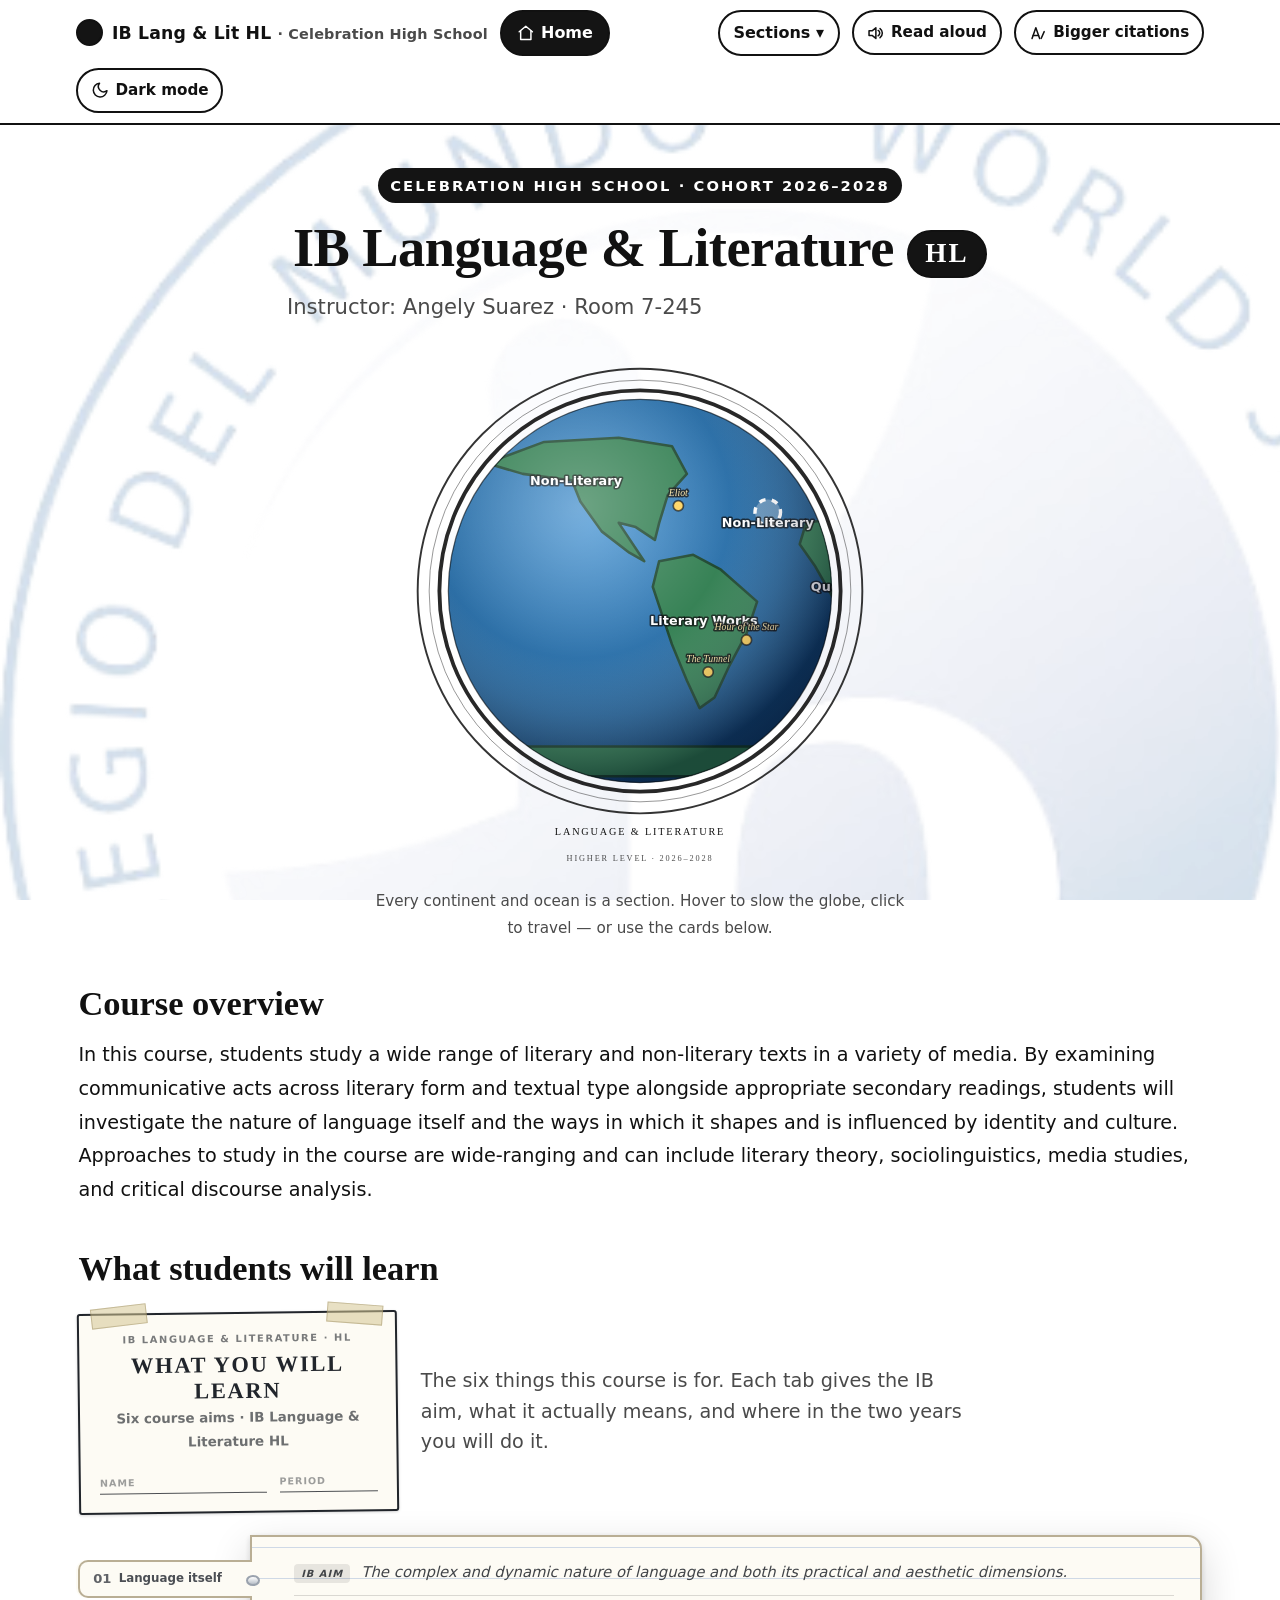
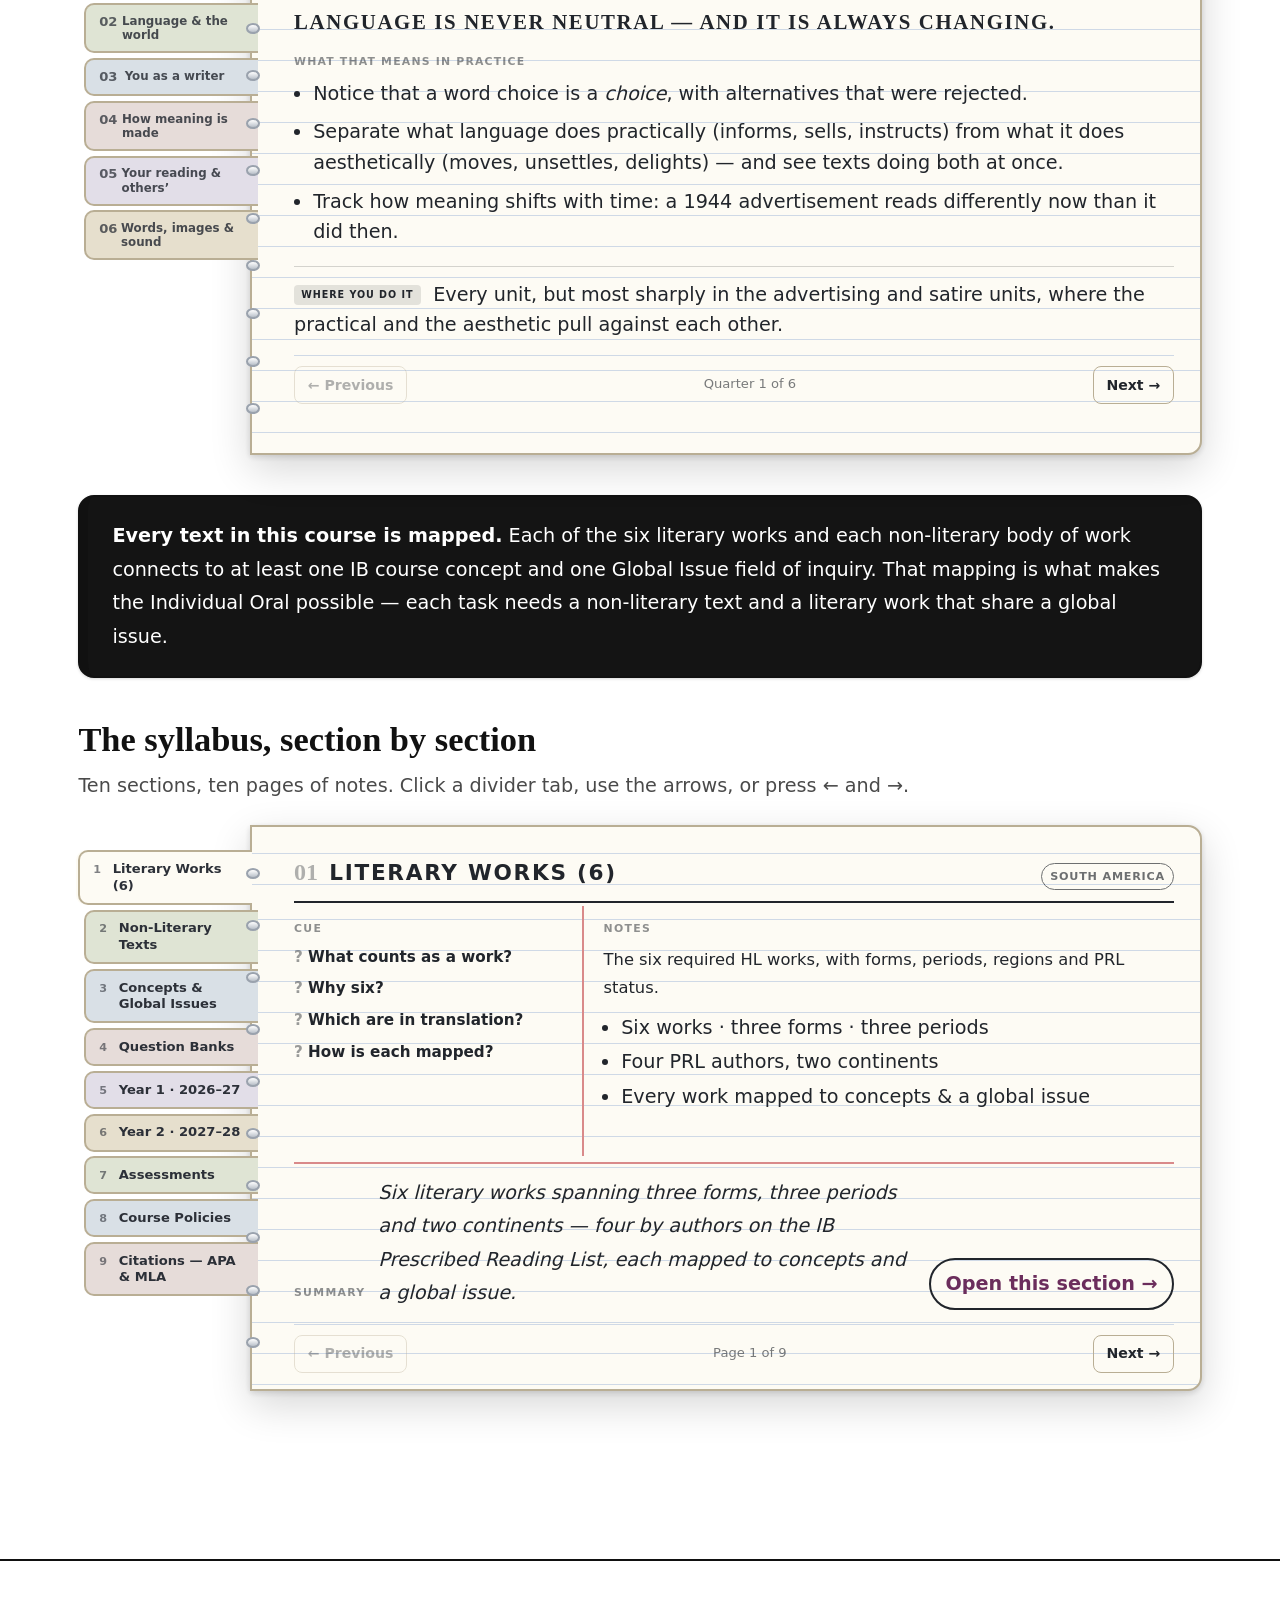
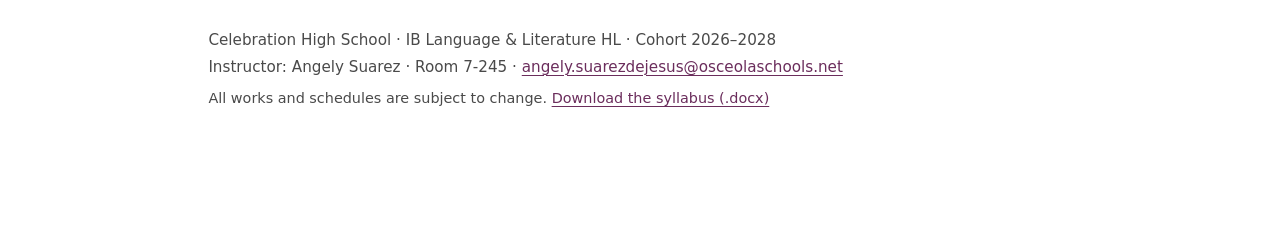
==== commit 26451366: "Turn the course aims into notebook pages "What students will learn" was a six-item bulleted list ins" ====
--- a/index.html
+++ b/index.html
@@ -179,15 +179,93 @@
     sociolinguistics, media studies, and critical discourse analysis.</p>
 
     <h2 id="learn">What students will learn</h2>
-    <ul class="info-list">
-      <li>The complex and dynamic nature of language and both its practical and aesthetic dimensions.</li>
-      <li>The crucial role language plays in communication, reflecting experience, and shaping the world.</li>
-      <li>Their own roles as producers of language, developing productive skills.</li>
-      <li>How language choices, text types, literary forms, and contextual elements affect meaning.</li>
-      <li>Their own interpretations and the critical perspectives of others, exploring how positions
-      are shaped by cultural belief systems.</li>
-      <li>How texts and their visual and audio elements work together to influence audiences.</li>
-    </ul>
+    <div class="nb-cover">
+      <div class="nb-label">
+        <span class="nb-label-top">IB Language &amp; Literature &middot; HL</span>
+        <h3>What You Will Learn</h3>
+        <span class="nb-label-sub">Six course aims &middot; IB Language &amp; Literature HL</span>
+        <div class="nb-label-rules">
+          <span><i>Name</i></span>
+          <span><i>Period</i></span>
+        </div>
+      </div>
+      <p class="nb-cover-meta">The six things this course is for. Each tab gives the IB aim, what it actually means, and where in the two years you will do it.</p>
+    </div>
+    <div class="notebook notebook-quarters">
+      <div class="nb-spiral" aria-hidden="true">
+        <span></span><span></span><span></span><span></span><span></span>
+        <span></span><span></span><span></span><span></span><span></span>
+      </div>
+      <div class="nb-tabs" role="tablist" aria-label="What You Will Learn" aria-orientation="vertical">
+        <button role="tab" id="tab-lo-1" aria-controls="pg-lo-1" aria-selected="true" tabindex="0" class="nb-tab is-active"><span class="nb-tab-num">01</span><span class="nb-tab-label">Language itself</span></button>
+        <button role="tab" id="tab-lo-2" aria-controls="pg-lo-2" aria-selected="false" tabindex="-1" class="nb-tab"><span class="nb-tab-num">02</span><span class="nb-tab-label">Language &amp; the world</span></button>
+        <button role="tab" id="tab-lo-3" aria-controls="pg-lo-3" aria-selected="false" tabindex="-1" class="nb-tab"><span class="nb-tab-num">03</span><span class="nb-tab-label">You as a writer</span></button>
+        <button role="tab" id="tab-lo-4" aria-controls="pg-lo-4" aria-selected="false" tabindex="-1" class="nb-tab"><span class="nb-tab-num">04</span><span class="nb-tab-label">How meaning is made</span></button>
+        <button role="tab" id="tab-lo-5" aria-controls="pg-lo-5" aria-selected="false" tabindex="-1" class="nb-tab"><span class="nb-tab-num">05</span><span class="nb-tab-label">Your reading &amp; others&rsquo;</span></button>
+        <button role="tab" id="tab-lo-6" aria-controls="pg-lo-6" aria-selected="false" tabindex="-1" class="nb-tab"><span class="nb-tab-num">06</span><span class="nb-tab-label">Words, images &amp; sound</span></button>
+      </div>
+      <div class="nb-book">
+        <div role="tabpanel" id="pg-lo-1" aria-labelledby="tab-lo-1" class="nb-page is-active">
+  <section class="aim">
+    <p class="aim-ib"><span class="ib-label">IB aim</span> The complex and dynamic nature of language and both its practical and aesthetic dimensions.</p>
+    <h3>Language is never neutral &mdash; and it is always changing.</h3>
+    <h4>What that means in practice</h4>
+    <ul class="aim-list"><li>Notice that a word choice is a <em>choice</em>, with alternatives that were rejected.</li><li>Separate what language does practically (informs, sells, instructs) from what it does aesthetically (moves, unsettles, delights) &mdash; and see texts doing both at once.</li><li>Track how meaning shifts with time: a 1944 advertisement reads differently now than it did then.</li></ul>
+    <p class="aim-where"><span class="au-label">Where you do it</span> Every unit, but most sharply in the advertising and satire units, where the practical and the aesthetic pull against each other.</p>
+  </section>
+        </div>
+        <div role="tabpanel" id="pg-lo-2" aria-labelledby="tab-lo-2" class="nb-page" hidden>
+  <section class="aim">
+    <p class="aim-ib"><span class="ib-label">IB aim</span> The crucial role language plays in communication, reflecting experience, and shaping the world.</p>
+    <h3>Language does not just describe the world. It builds it.</h3>
+    <h4>What that means in practice</h4>
+    <ul class="aim-list"><li>See how naming something changes how it is treated &mdash; in law, in advertising, in a play.</li><li>Watch a speech move a room, and analyse the machinery that let it.</li><li>Recognise when a text is reflecting an experience and when it is manufacturing one.</li></ul>
+    <p class="aim-where"><span class="au-label">Where you do it</span> Year 2 Q1, where <em>Othello</em>, five speeches and the political cartoons sit together and the same rhetorical moves serve opposite ends.</p>
+  </section>
+        </div>
+        <div role="tabpanel" id="pg-lo-3" aria-labelledby="tab-lo-3" class="nb-page" hidden>
+  <section class="aim">
+    <p class="aim-ib"><span class="ib-label">IB aim</span> Their own roles as producers of language, developing productive skills.</p>
+    <h3>You are not only reading these texts. You are making your own.</h3>
+    <h4>What that means in practice</h4>
+    <ul class="aim-list"><li>Write analytically under time (Paper 1, Paper 2) and at length with revision (HL Essay).</li><li>Speak analytically for ten minutes and defend it under questioning (Individual Oral).</li><li>Build a line of inquiry that is genuinely yours &mdash; open enough to argue, narrow enough to finish.</li></ul>
+    <p class="aim-where"><span class="au-label">Where you do it</span> Continuously. The Learner Portfolio runs all year; the HL Essay is drafted across the summer and first half of senior year.</p>
+  </section>
+        </div>
+        <div role="tabpanel" id="pg-lo-4" aria-labelledby="tab-lo-4" class="nb-page" hidden>
+  <section class="aim">
+    <p class="aim-ib"><span class="ib-label">IB aim</span> How language choices, text types, literary forms, and contextual elements affect meaning.</p>
+    <h3>Form is not decoration. It is part of the argument.</h3>
+    <h4>What that means in practice</h4>
+    <ul class="aim-list"><li>Name what you are looking at &mdash; a soliloquy, an infographic, a documentary photograph &mdash; and know what that form conventionally does.</li><li>Explain how a choice within the form (a cropped edge, a moved baseline, an enjambed line) changes what the text can mean.</li><li>Use the right vocabulary precisely: the focus terms on each quarter card.</li></ul>
+    <p class="aim-where"><span class="au-label">Where you do it</span> Every quarter card carries the genre elements for that quarter&rsquo;s text types &mdash; 102 defined terms across the two years.</p>
+  </section>
+        </div>
+        <div role="tabpanel" id="pg-lo-5" aria-labelledby="tab-lo-5" class="nb-page" hidden>
+  <section class="aim">
+    <p class="aim-ib"><span class="ib-label">IB aim</span> Their own interpretations and the critical perspectives of others, exploring how positions are shaped by cultural belief systems.</p>
+    <h3>Your reading has a standpoint. So does everyone else&rsquo;s.</h3>
+    <h4>What that means in practice</h4>
+    <ul class="aim-list"><li>Defend an interpretation with evidence, and change it when the evidence says so.</li><li>Take seriously a reading you disagree with, and say precisely where it parts from yours.</li><li>Ask what a text assumes its reader already believes &mdash; and whether you do.</li></ul>
+    <p class="aim-where"><span class="au-label">Where you do it</span> Class discussion throughout, and formally in Paper 2, where two works must be held in view at once.</p>
+  </section>
+        </div>
+        <div role="tabpanel" id="pg-lo-6" aria-labelledby="tab-lo-6" class="nb-page" hidden>
+  <section class="aim">
+    <p class="aim-ib"><span class="ib-label">IB aim</span> How texts and their visual and audio elements work together to influence audiences.</p>
+    <h3>Most texts you will meet are not words alone.</h3>
+    <h4>What that means in practice</h4>
+    <ul class="aim-list"><li>Read an image as carefully as a sentence: framing, cropping, light, what sits outside the frame.</li><li>Notice when sound and image disagree in a film, and ask what the disagreement argues.</li><li>Analyse how a website&rsquo;s navigation and design build authority before you read a word of it.</li></ul>
+    <p class="aim-where"><span class="au-label">Where you do it</span> Year 1 Q2 (Lange and <em>Interstellar</em>), Q3 (Hopper), and Year 2 Q3 (websites and blogs).</p>
+  </section>
+        </div>
+        <div class="nb-nav">
+          <button class="nb-arrow nb-prev" type="button" aria-label="Previous">&larr; Previous</button>
+          <span class="nb-count" aria-live="polite">Aim 1 of 6</span>
+          <button class="nb-arrow nb-next" type="button" aria-label="Next">Next &rarr;</button>
+        </div>
+      </div>
+    </div>
 
     <div class="callout">
       <p><strong>Every text in this course is mapped.</strong> Each of the six literary works and
--- a/assets/style.css
+++ b/assets/style.css
@@ -2389,3 +2389,39 @@
 .au-host { font-size: .82rem; opacity: .7; }
 .au-inline { display: inline; }
 .nb-page .au-label { background: rgba(0,0,0,.1); color: var(--nb-ink); }
+
+/* ---- Learning aims --------------------------------------------------- */
+.aim { color: var(--nb-ink); }
+.aim-ib {
+  margin: 0 0 .8rem;
+  padding-bottom: .7rem;
+  border-bottom: 1px solid rgba(0,0,0,.16);
+  font-size: .93rem;
+  line-height: 1.55;
+  font-style: italic;
+  opacity: .85;
+}
+.aim h3 {
+  margin: 0 0 .2rem;
+  font-family: var(--font-serif);
+  font-size: 1.3rem;
+  line-height: 1.25;
+  color: var(--nb-ink);
+}
+.aim h4 {
+  font-size: .68rem;
+  font-weight: 800;
+  letter-spacing: .11em;
+  text-transform: uppercase;
+  opacity: .5;
+  margin: 1.1rem 0 .45rem;
+}
+.aim-list { margin: 0; padding-left: 1.2rem; }
+.aim-list li { margin-bottom: .5rem; line-height: 1.6; }
+.aim-where {
+  margin: 1.1rem 0 0;
+  padding-top: .8rem;
+  border-top: 1px solid rgba(0,0,0,.16);
+  line-height: 1.6;
+}
+.nb-page .aim-ib .ib-label { background: rgba(0,0,0,.1); color: var(--nb-ink); }
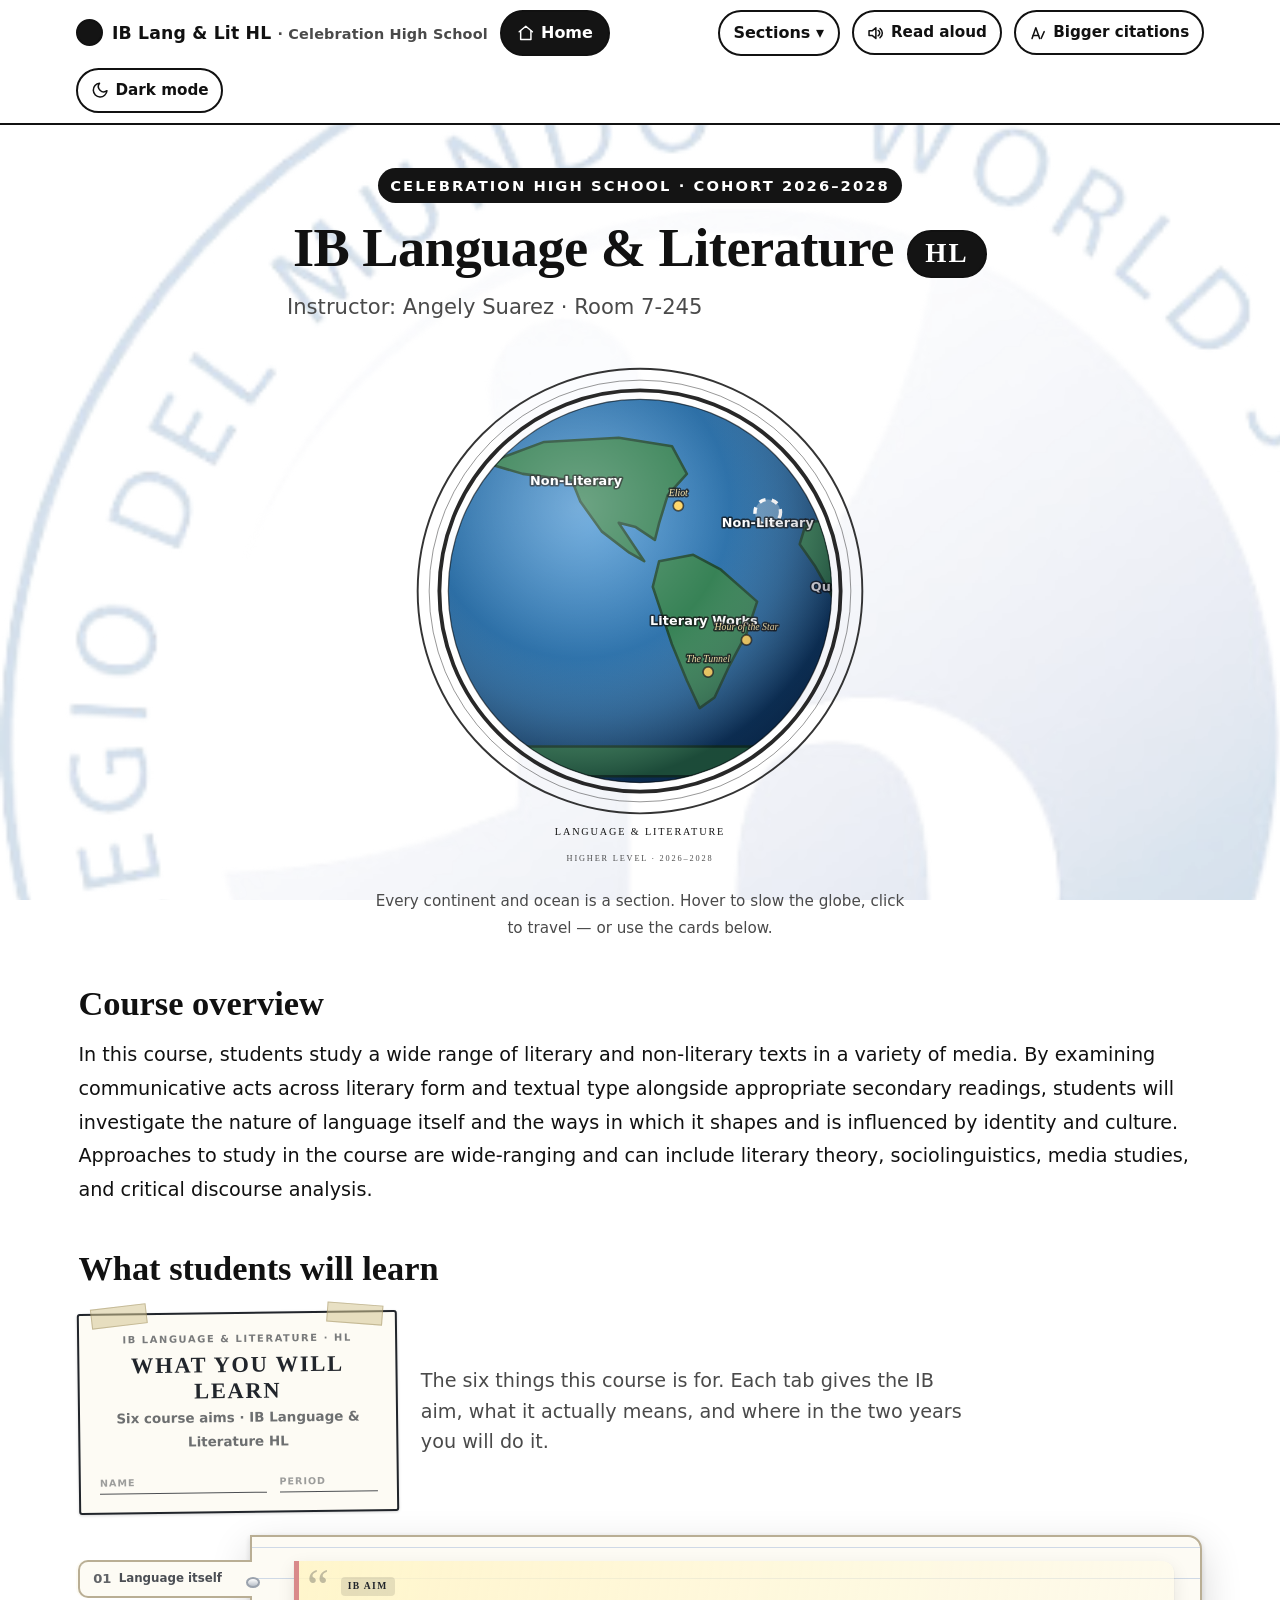
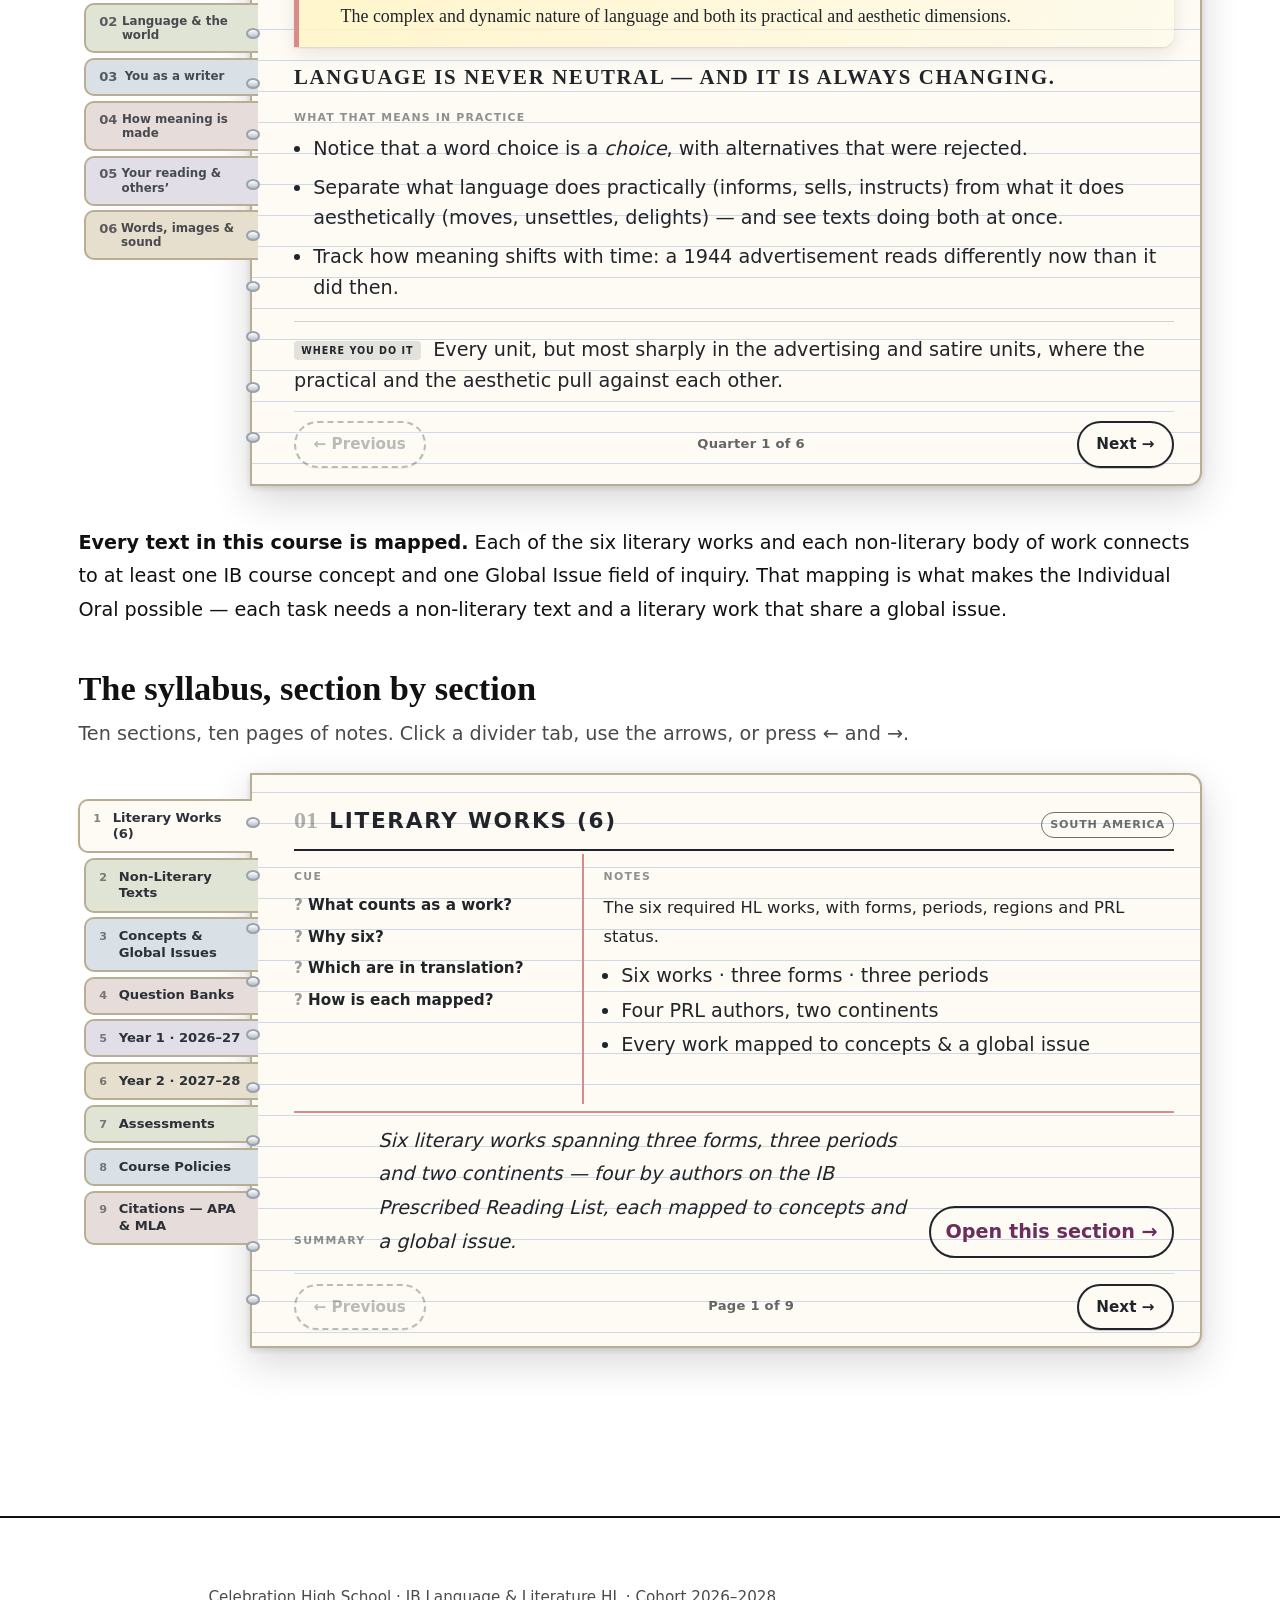
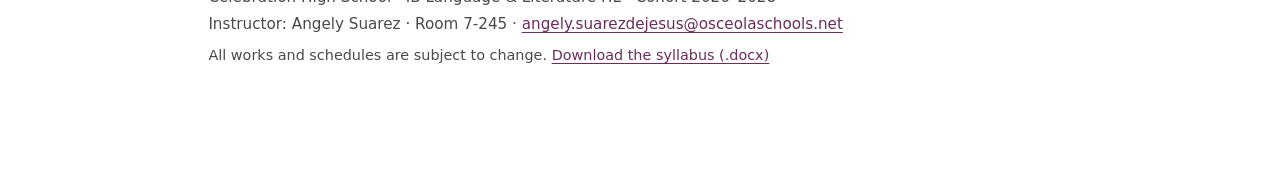
==== commit 0094b2e9: "Drop the container around the mapping note on the home page The "Every text in this course is mapped" ====
--- a/index.html
+++ b/index.html
@@ -267,13 +267,10 @@
       </div>
     </div>
 
-    <div class="callout">
-      <p><strong>Every text in this course is mapped.</strong> Each of the six literary works and
-      each non-literary body of work connects to at least one IB course concept and one Global
-      Issue field of inquiry. That mapping is what makes the
-      Individual Oral possible &mdash; each task needs a non-literary text and a literary
-      work that share a global issue.</p>
-    </div>
+    <p><strong>Every text in this course is mapped.</strong> Each of the six literary works and
+    each non-literary body of work connects to at least one IB course concept and one Global
+    Issue field of inquiry. That mapping is what makes the Individual Oral possible &mdash; each
+    task needs a non-literary text and a literary work that share a global issue.</p>
 
     <h2 id="at-a-glance">The syllabus, section by section</h2>
     <p class="nb-intro">Ten sections, ten pages of notes. Click a divider tab, use the arrows,
--- a/assets/style.css
+++ b/assets/style.css
@@ -2393,13 +2393,35 @@
 /* ---- Learning aims --------------------------------------------------- */
 .aim { color: var(--nb-ink); }
 .aim-ib {
-  margin: 0 0 .8rem;
-  padding-bottom: .7rem;
-  border-bottom: 1px solid rgba(0,0,0,.16);
-  font-size: .93rem;
+  position: relative;
+  margin: 0 0 1.1rem;
+  padding: 1rem 1.2rem 1rem 2.6rem;
+  border-left: 5px solid var(--nb-margin);
+  border-radius: 0 12px 12px 0;
+  background: linear-gradient(100deg, rgba(255,244,196,.85), rgba(255,250,228,.5));
+  font-family: var(--font-serif);
+  font-size: 1.12rem;
   line-height: 1.55;
-  font-style: italic;
-  opacity: .85;
+  color: var(--nb-ink);
+  box-shadow: 0 1px 2px rgba(0,0,0,.1), 0 6px 18px rgba(0,0,0,.09);
+}
+/* opening quotation mark */
+.aim-ib::before {
+  content: "\201C";
+  position: absolute;
+  left: .5rem;
+  top: .1rem;
+  font-family: var(--font-serif);
+  font-size: 3.1rem;
+  line-height: 1;
+  opacity: .28;
+}
+.aim-ib .ib-label {
+  display: block;
+  width: max-content;
+  margin-bottom: .45rem;
+  font-size: .6rem;
+  letter-spacing: .14em;
 }
 .aim h3 {
   margin: 0 0 .2rem;
@@ -2425,3 +2447,87 @@
   line-height: 1.6;
 }
 .nb-page .aim-ib .ib-label { background: rgba(0,0,0,.1); color: var(--nb-ink); }
+
+
+/* ---- Page-turn ------------------------------------------------------- */
+.nb-book { perspective: 2200px; perspective-origin: left center; }
+.nb-page { transform-style: preserve-3d; backface-visibility: hidden; }
+
+@keyframes turn-fwd {
+  0%   { transform: rotateY(-96deg); opacity: 0; }
+  55%  { opacity: 1; }
+  100% { transform: rotateY(0deg); opacity: 1; }
+}
+@keyframes turn-back {
+  0%   { transform: rotateY(96deg); opacity: 0; }
+  55%  { opacity: 1; }
+  100% { transform: rotateY(0deg); opacity: 1; }
+}
+/* the sheet that lifts away as the new page settles */
+@keyframes sheet-fwd {
+  0%   { transform: rotateY(0deg);   opacity: .9; }
+  100% { transform: rotateY(-104deg); opacity: 0; }
+}
+@keyframes sheet-back {
+  0%   { transform: rotateY(0deg);  opacity: .9; }
+  100% { transform: rotateY(104deg); opacity: 0; }
+}
+
+.nb-page.is-active {
+  animation: turn-fwd .62s cubic-bezier(.22,.68,.3,1) both;
+  transform-origin: left center;
+}
+.notebook[data-dir="back"] .nb-page.is-active {
+  animation-name: turn-back;
+  transform-origin: right center;
+}
+
+/* a ghost sheet, injected by the script, that peels off the spine */
+.nb-sheet {
+  position: absolute;
+  inset: 0;
+  z-index: 5;
+  pointer-events: none;
+  border-radius: 0 14px 14px 0;
+  background:
+    linear-gradient(90deg, rgba(0,0,0,.16), rgba(0,0,0,0) 22%),
+    var(--nb-paper);
+  background-image:
+    linear-gradient(90deg, rgba(0,0,0,.16), rgba(0,0,0,0) 22%),
+    repeating-linear-gradient(to bottom, transparent 0 30px, var(--nb-rule) 30px 31px);
+  background-color: var(--nb-paper);
+  box-shadow: 6px 0 22px rgba(0,0,0,.28);
+  transform-origin: left center;
+  animation: sheet-fwd .62s cubic-bezier(.22,.68,.3,1) both;
+}
+.notebook[data-dir="back"] .nb-sheet {
+  transform-origin: right center;
+  animation-name: sheet-back;
+  box-shadow: -6px 0 22px rgba(0,0,0,.28);
+}
+
+@media (prefers-reduced-motion: reduce) {
+  .nb-page.is-active,
+  .notebook[data-dir="back"] .nb-page.is-active { animation: none; }
+  .nb-sheet { display: none; }
+}
+
+/* ---- Page-turn controls, promoted ------------------------------------ */
+.nb-nav {
+  position: relative;
+  z-index: 6;              /* stays above the peeling sheet */
+}
+.nb-arrow {
+  font-size: .95rem;
+  font-weight: 800;
+  padding: .5rem 1.1rem;
+  border: 2px solid var(--nb-ink);
+  border-radius: 999px;
+  background: var(--nb-paper);
+  box-shadow: 0 1px 0 rgba(0,0,0,.18);
+  transition: transform .12s ease, background .12s ease;
+}
+.nb-arrow:hover:not(:disabled) { background: #efeadb; transform: translateY(-1px); }
+.nb-arrow:active:not(:disabled) { transform: translateY(1px); box-shadow: none; }
+.nb-arrow:disabled { opacity: .3; border-style: dashed; }
+.nb-count { font-weight: 700; letter-spacing: .02em; opacity: .7; }
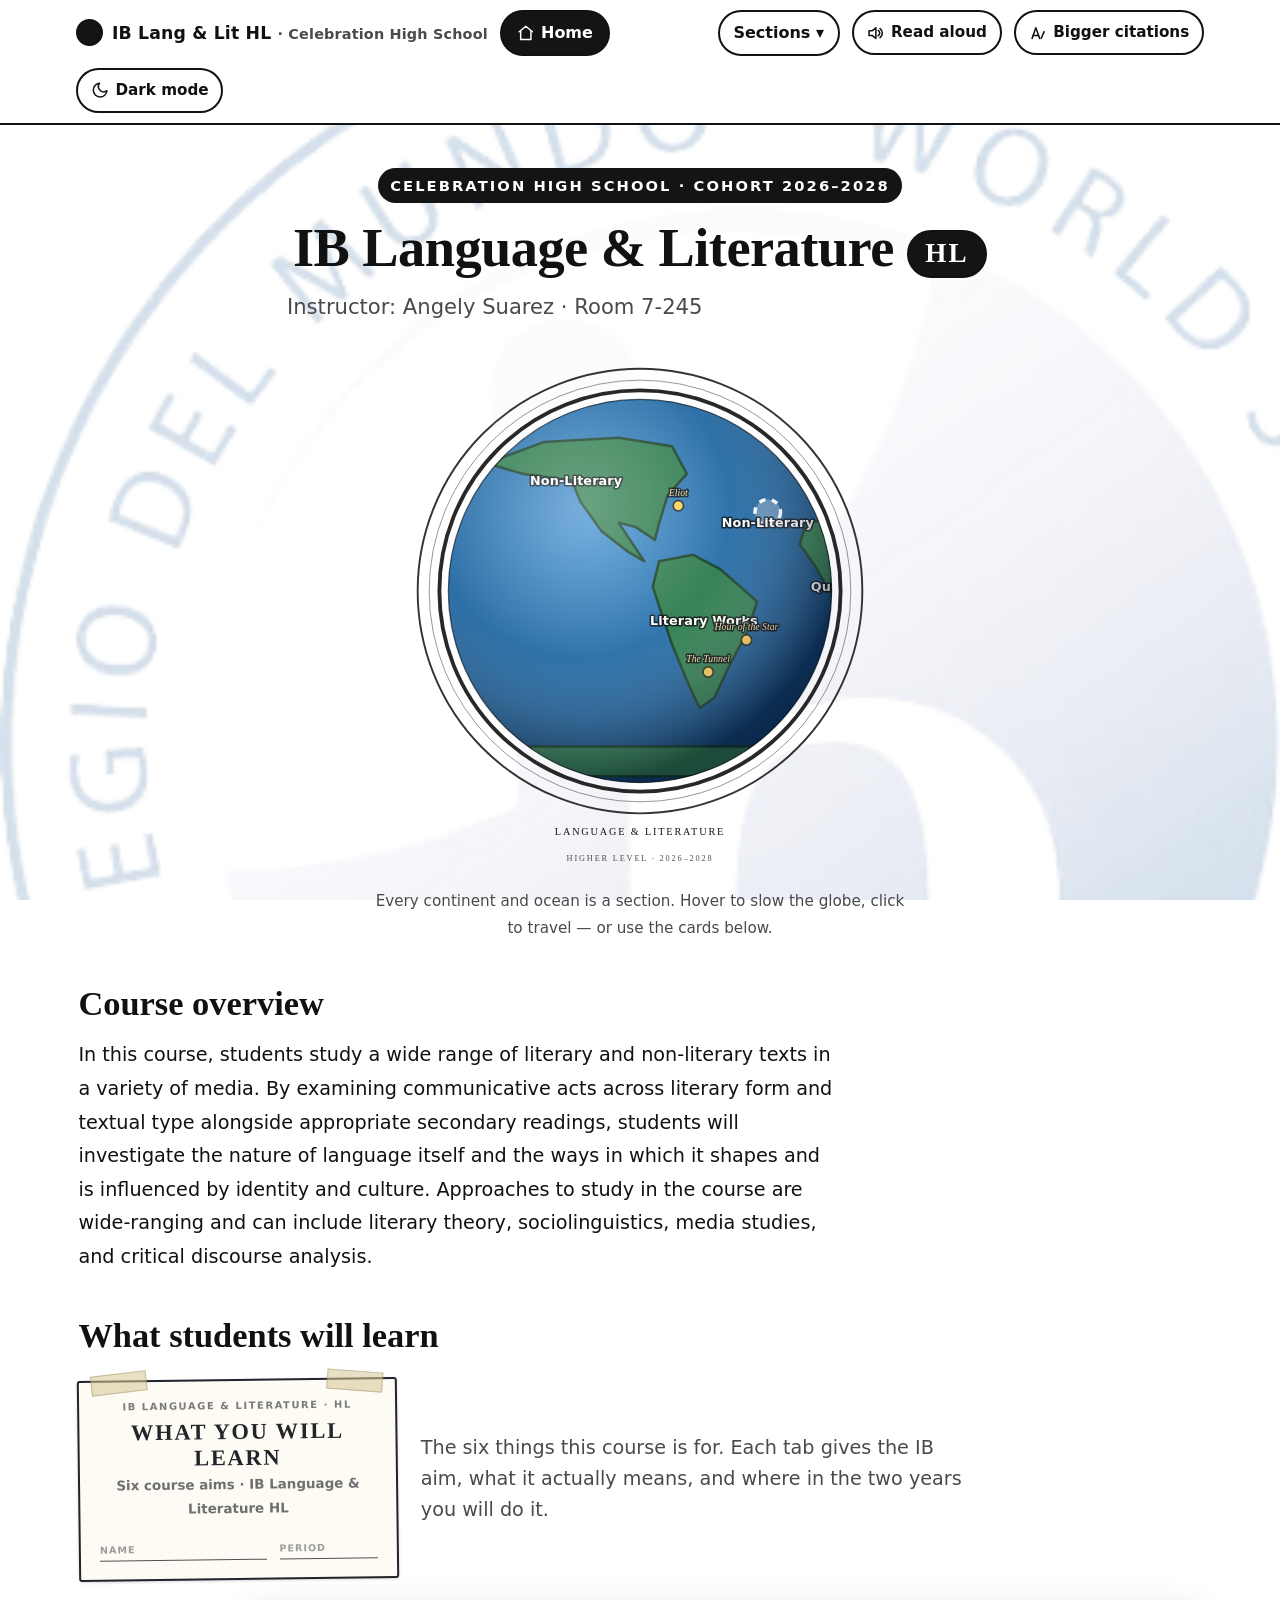
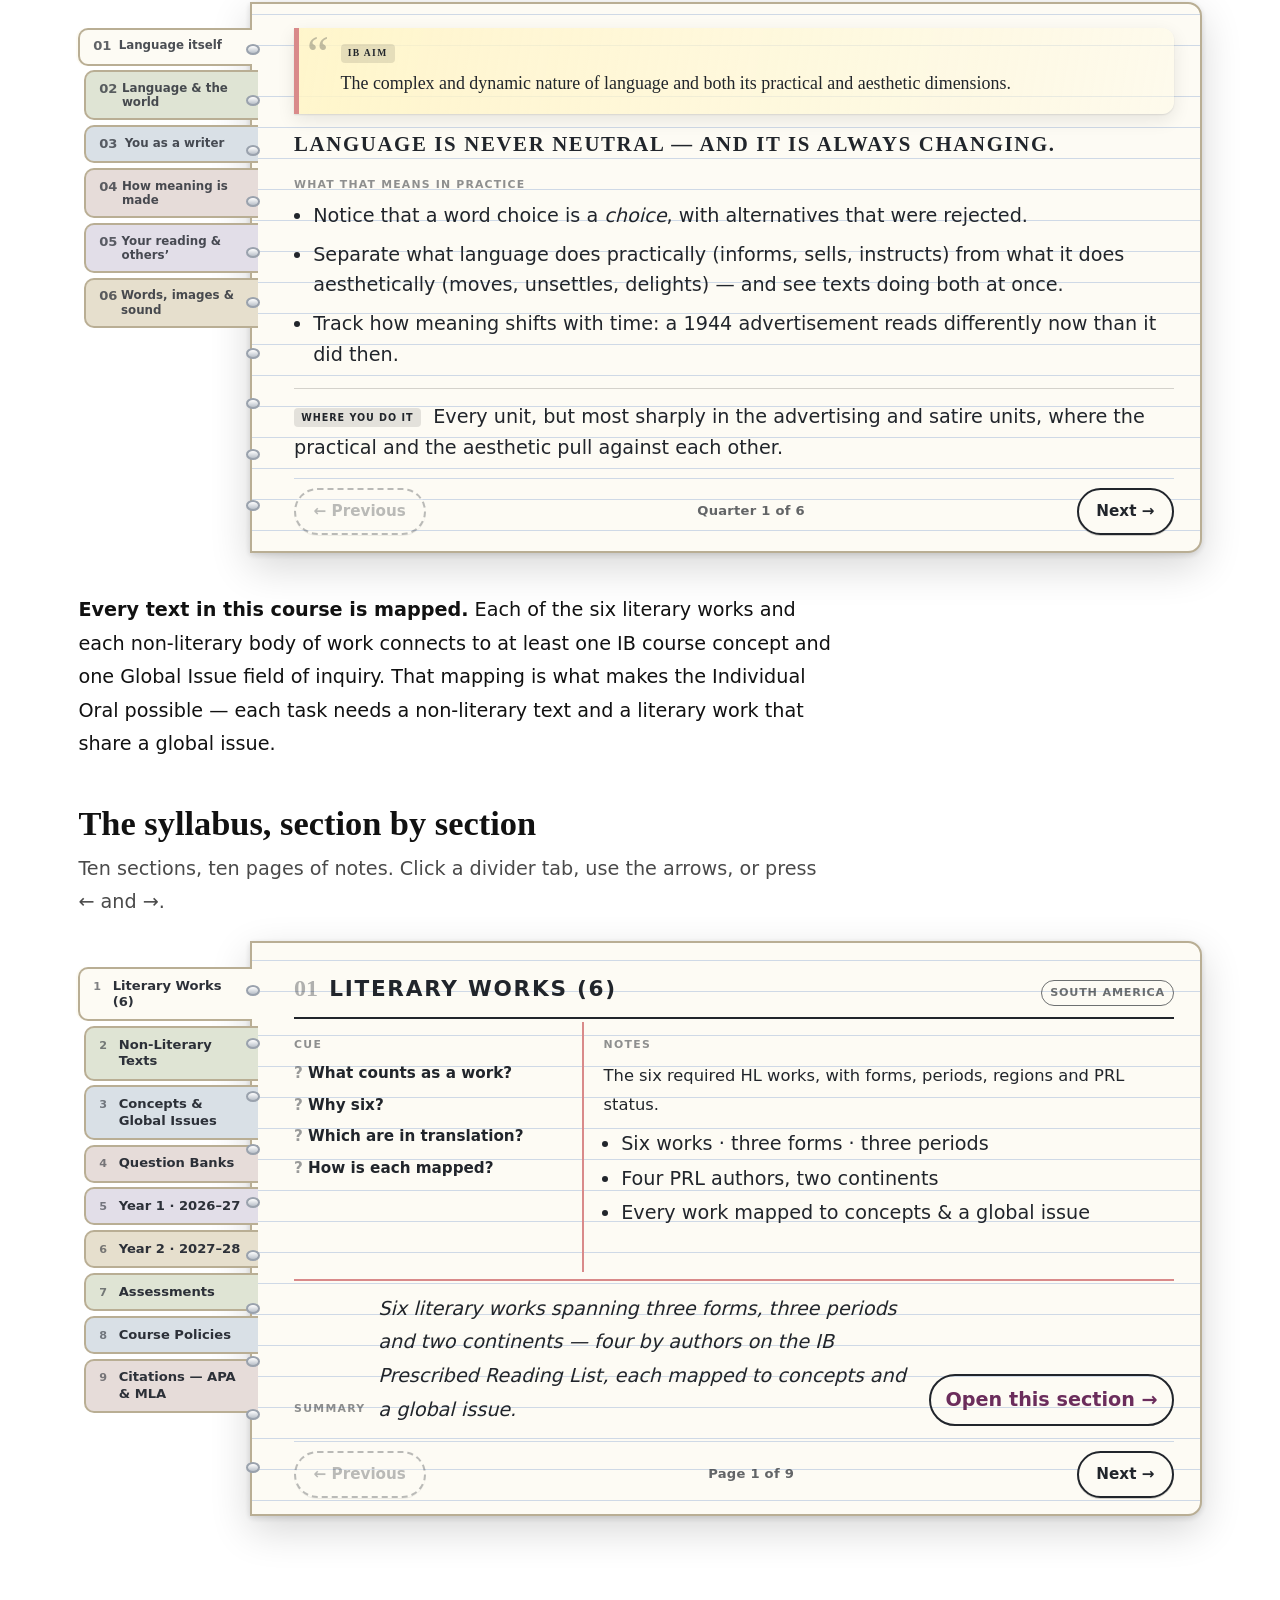
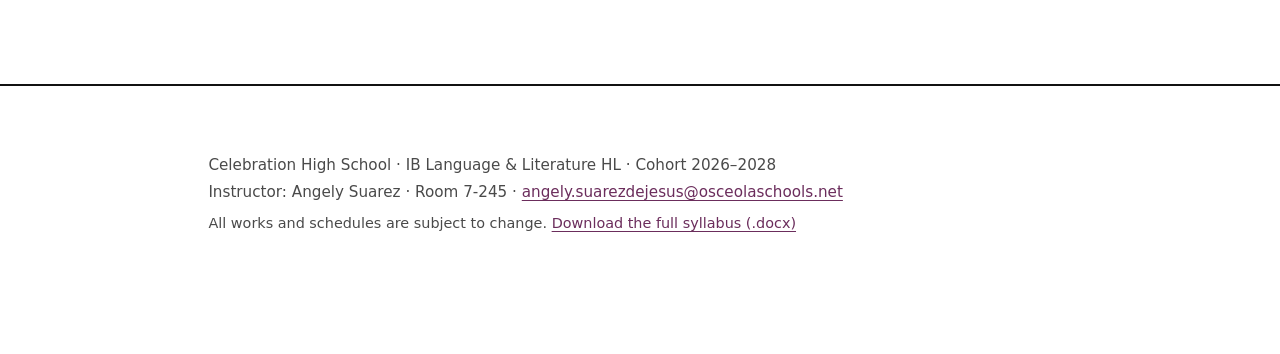
==== commit 1d479149: "Link the footer to the updated syllabus document The footer on all ten pages now downloads "IB HL La" ====
--- a/index.html
+++ b/index.html
@@ -524,7 +524,7 @@
     Instructor: Angely Suarez &middot; Room 7-245 &middot;
     <a href="mailto:angely.suarezdejesus@osceolaschools.net">angely.suarezdejesus@osceolaschools.net</a></p>
     <p class="foot-note">All works and schedules are subject to change.
-    <a href="IB-HL%20Lang%20and%20Lit%20Syllabus.docx">Download the syllabus (.docx)</a></p>
+    <a href="IB%20HL%20Language%20and%20Literature%2026-27.docx">Download the full syllabus (.docx)</a></p>
   </div>
 </footer>
 <script src="assets/app.js?v=chs1"></script>
--- a/assets/style.css
+++ b/assets/style.css
@@ -2531,3 +2531,49 @@
 .nb-arrow:active:not(:disabled) { transform: translateY(1px); box-shadow: none; }
 .nb-arrow:disabled { opacity: .3; border-style: dashed; }
 .nb-count { font-weight: 700; letter-spacing: .02em; opacity: .7; }
+
+/* ---- Reading measure inside the wide wrap ---------------------------- */
+/* Containers stay wide; running prose keeps a comfortable line length. */
+.wrap.wide > p,
+.wrap.wide > .lede,
+.wrap.wide > .page-head > .lede,
+.wrap.wide > .cnote-intro,
+.wrap.wide > .legend { max-width: 62ch; }
+.nb-notes > p,
+.nb-blurb,
+.qnote,
+.bow-intro,
+.aim-list li,
+.read-qs li,
+.toward-qs li,
+.field-plain,
+.concept-connect { max-width: 74ch; }
+
+/* ---- Grading scale table --------------------------------------------- */
+.grade-scale { min-width: 260px; }
+.grade-scale td:last-child { width: 6rem; text-align: center; font-size: 1.05rem; }
+
+/* ---- Elements of a form (section 2) ---------------------------------- */
+.bow-elements {
+  margin: .3rem 0 1.1rem;
+  padding: .7rem .9rem;
+  border: 1px solid rgba(0,0,0,.18);
+  border-radius: 10px;
+  background: rgba(255,255,255,.5);
+}
+.bow-elements summary {
+  cursor: pointer;
+  font-size: .72rem;
+  font-weight: 800;
+  letter-spacing: .1em;
+  text-transform: uppercase;
+  opacity: .68;
+}
+.bow-elements[open] summary { margin-bottom: .7rem; }
+.el-grid {
+  display: grid;
+  grid-template-columns: repeat(auto-fit, minmax(230px, 1fr));
+  gap: .1rem 1.4rem;
+  margin: 0;
+}
+.el-grid .tdef { margin-bottom: .55rem; }
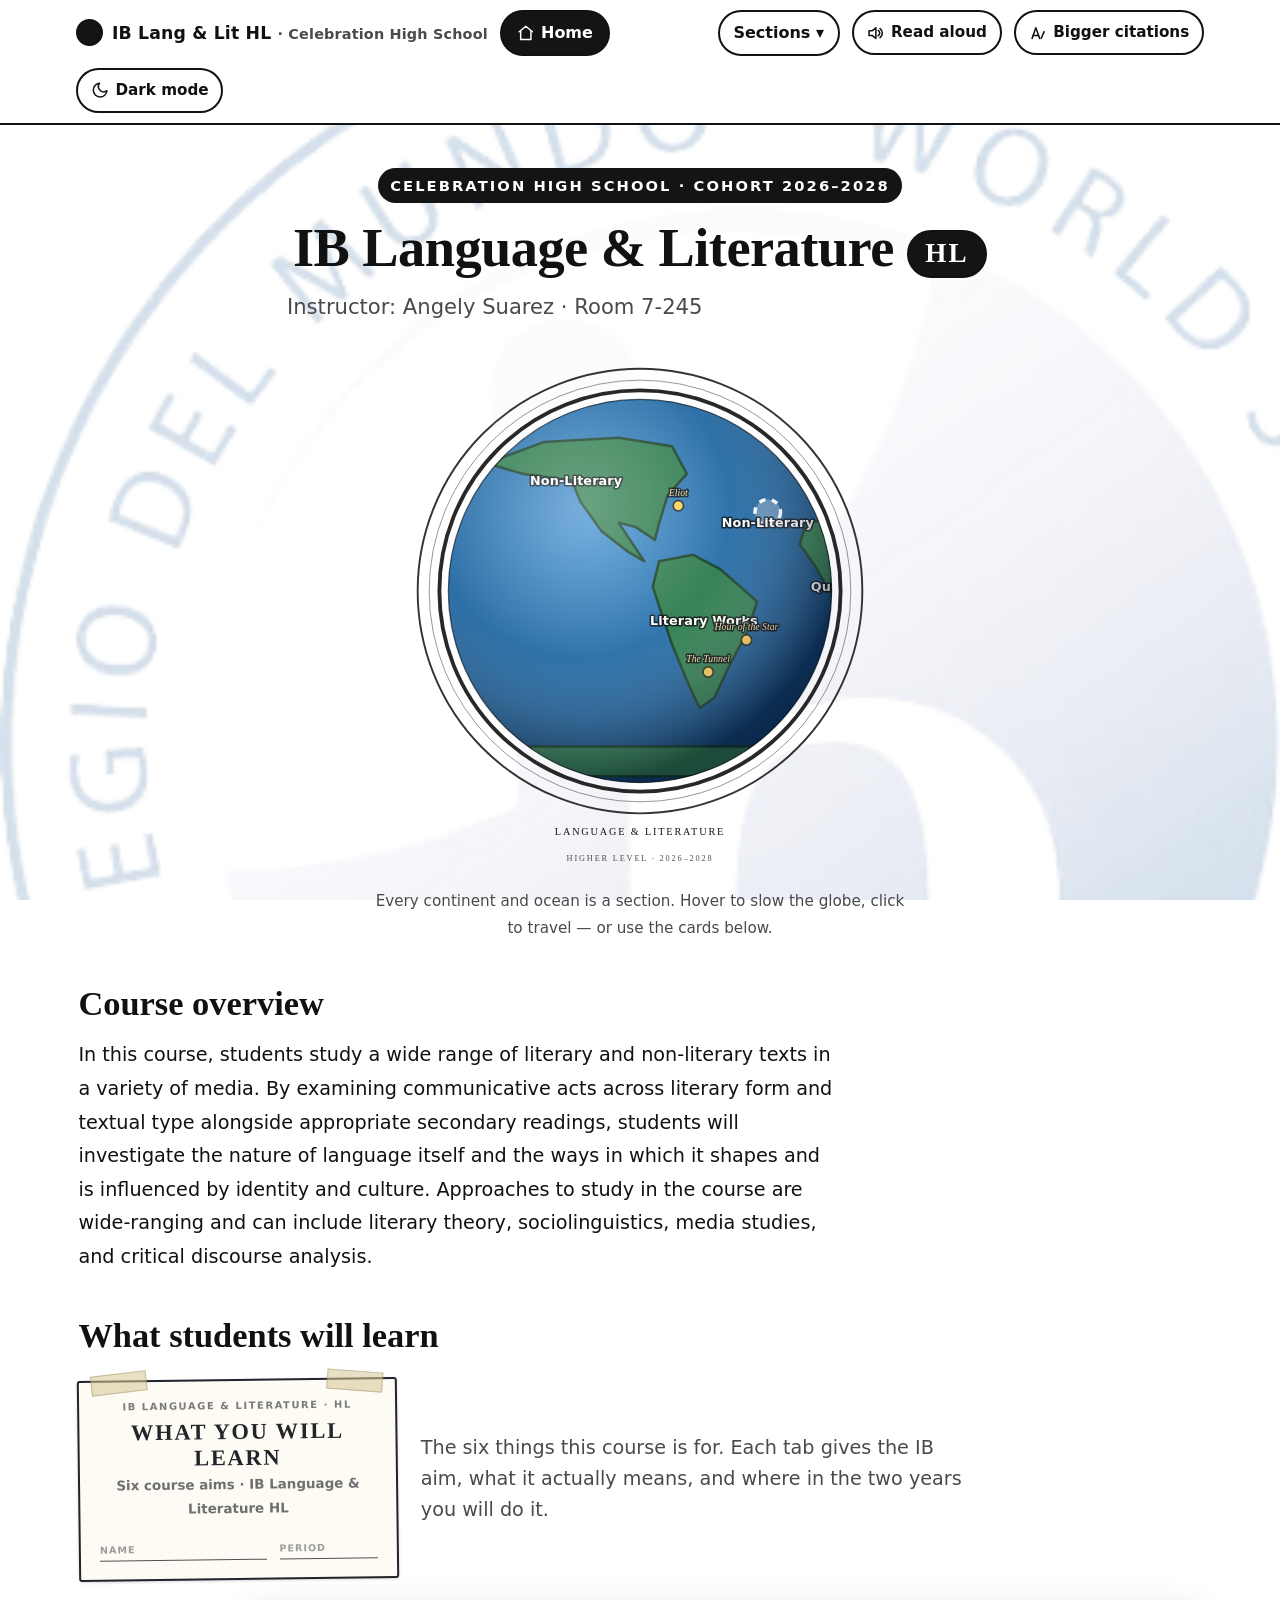
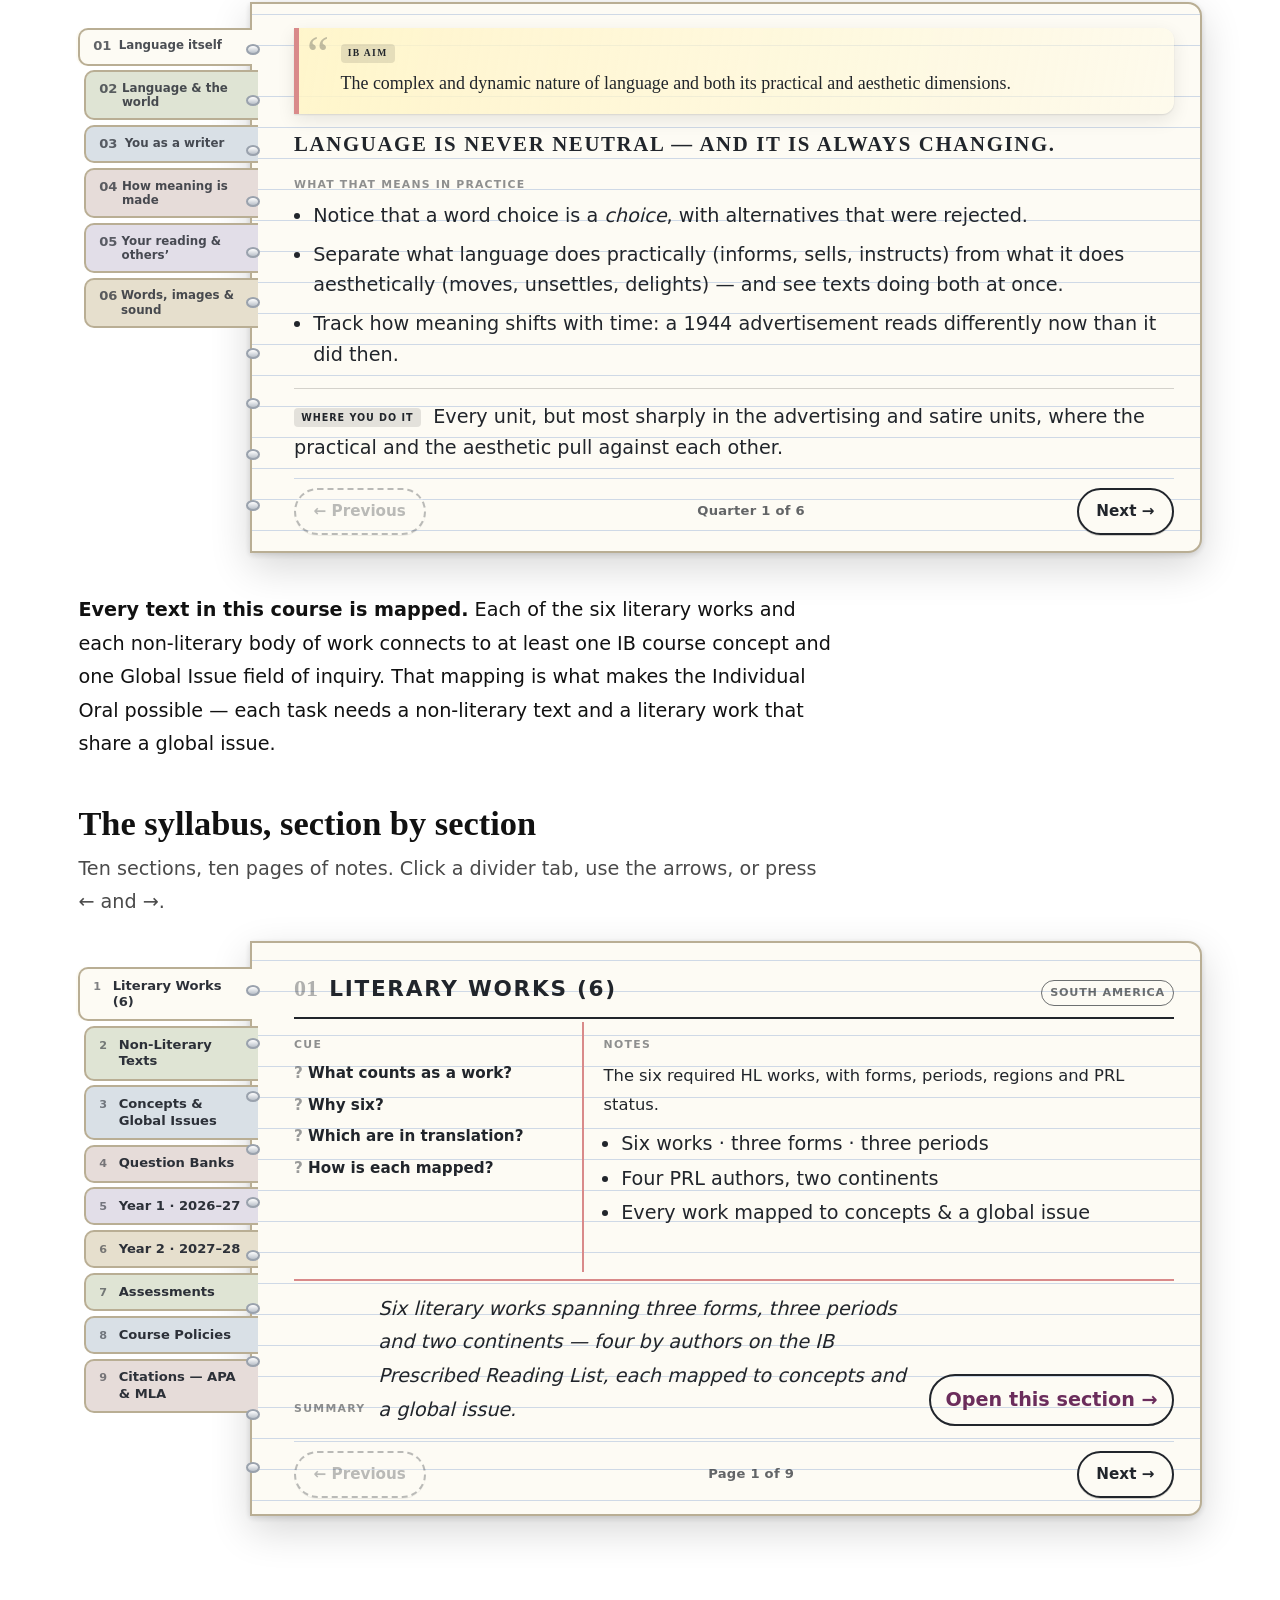
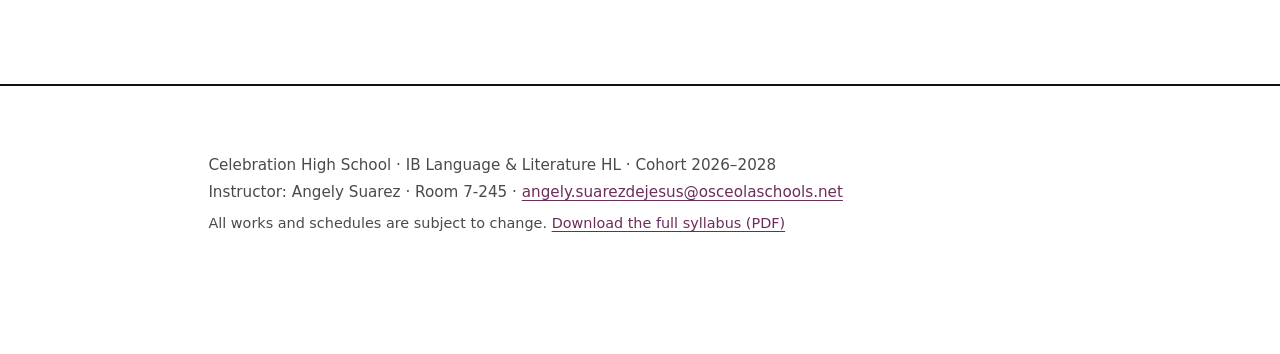
==== commit 73414c50: "Serve the syllabus as a PDF instead of a Word file The footer on all ten pages now downloads a PDF, " ====
--- a/index.html
+++ b/index.html
@@ -524,7 +524,7 @@
     Instructor: Angely Suarez &middot; Room 7-245 &middot;
     <a href="mailto:angely.suarezdejesus@osceolaschools.net">angely.suarezdejesus@osceolaschools.net</a></p>
     <p class="foot-note">All works and schedules are subject to change.
-    <a href="IB%20HL%20Language%20and%20Literature%2026-27.docx">Download the full syllabus (.docx)</a></p>
+    <a href="IB%20HL%20Language%20and%20Literature%2026-27.pdf">Download the full syllabus (PDF)</a></p>
   </div>
 </footer>
 <script src="assets/app.js?v=chs1"></script>
